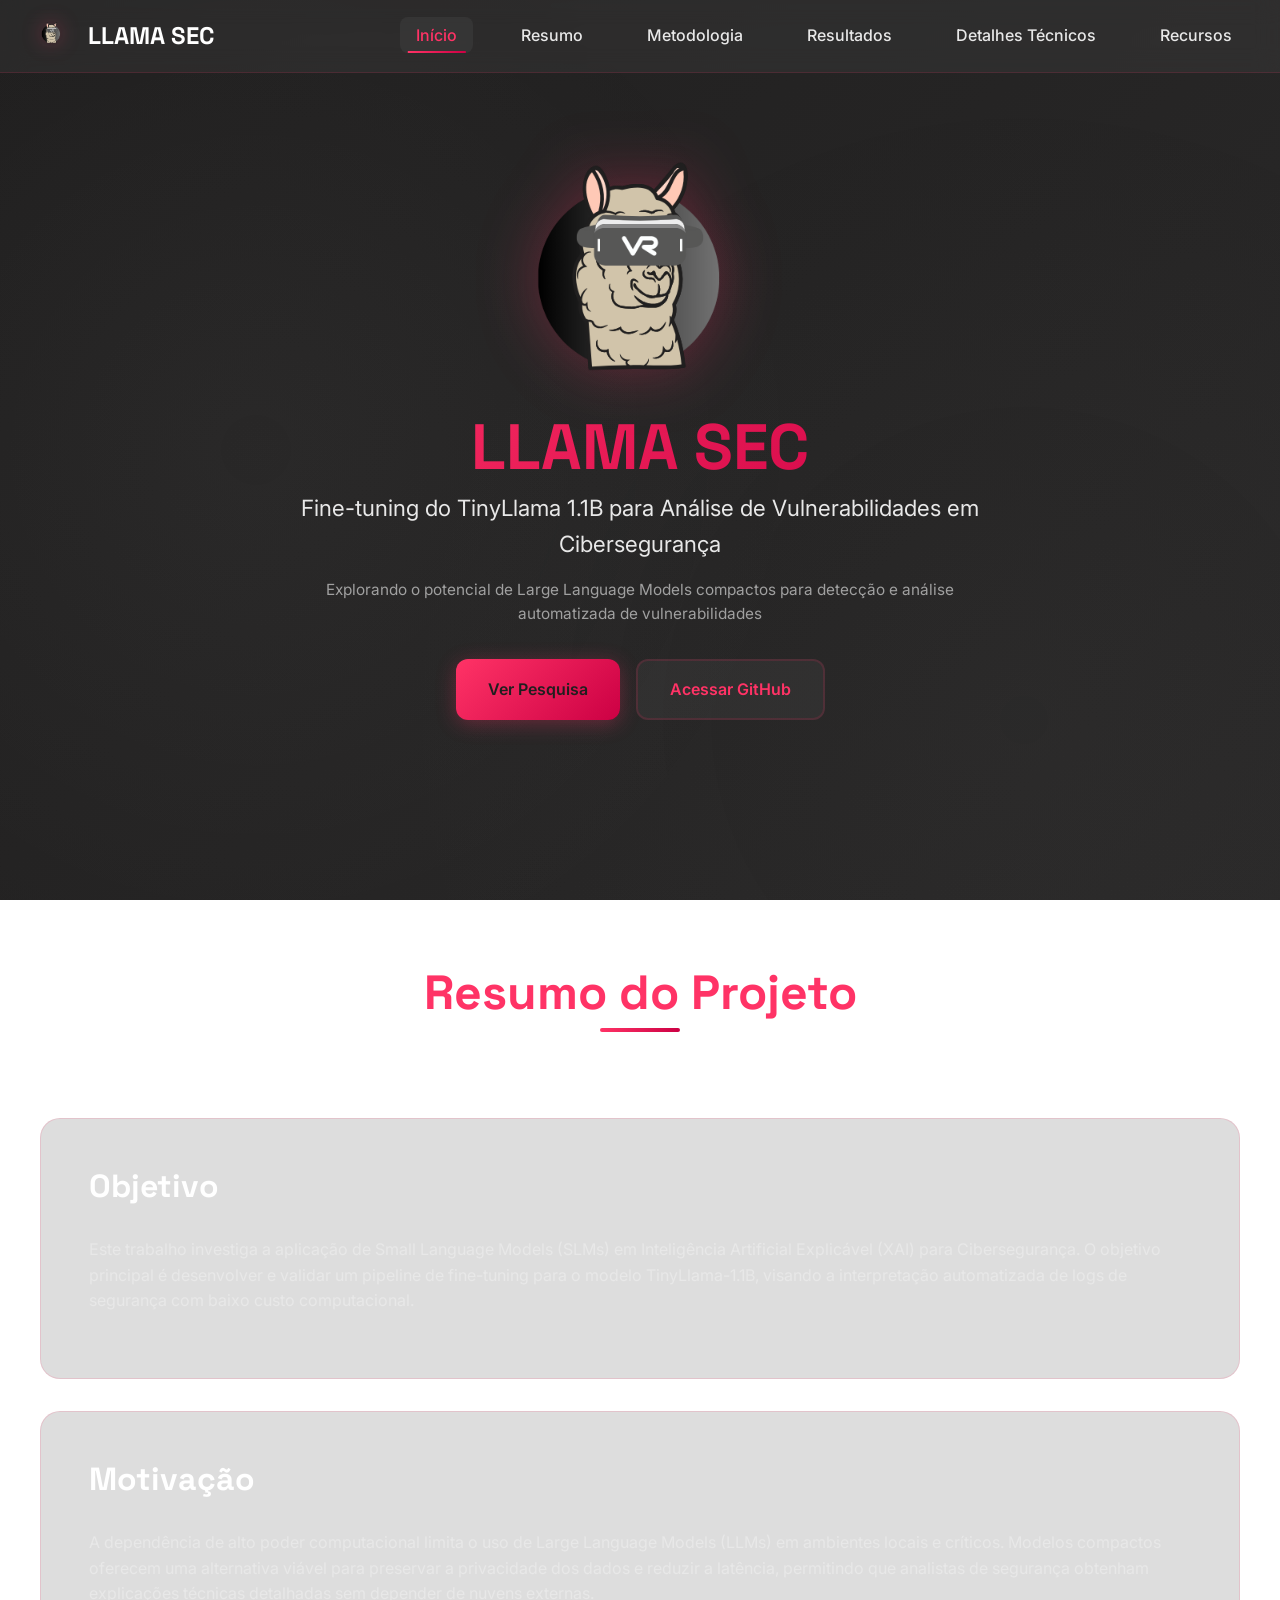
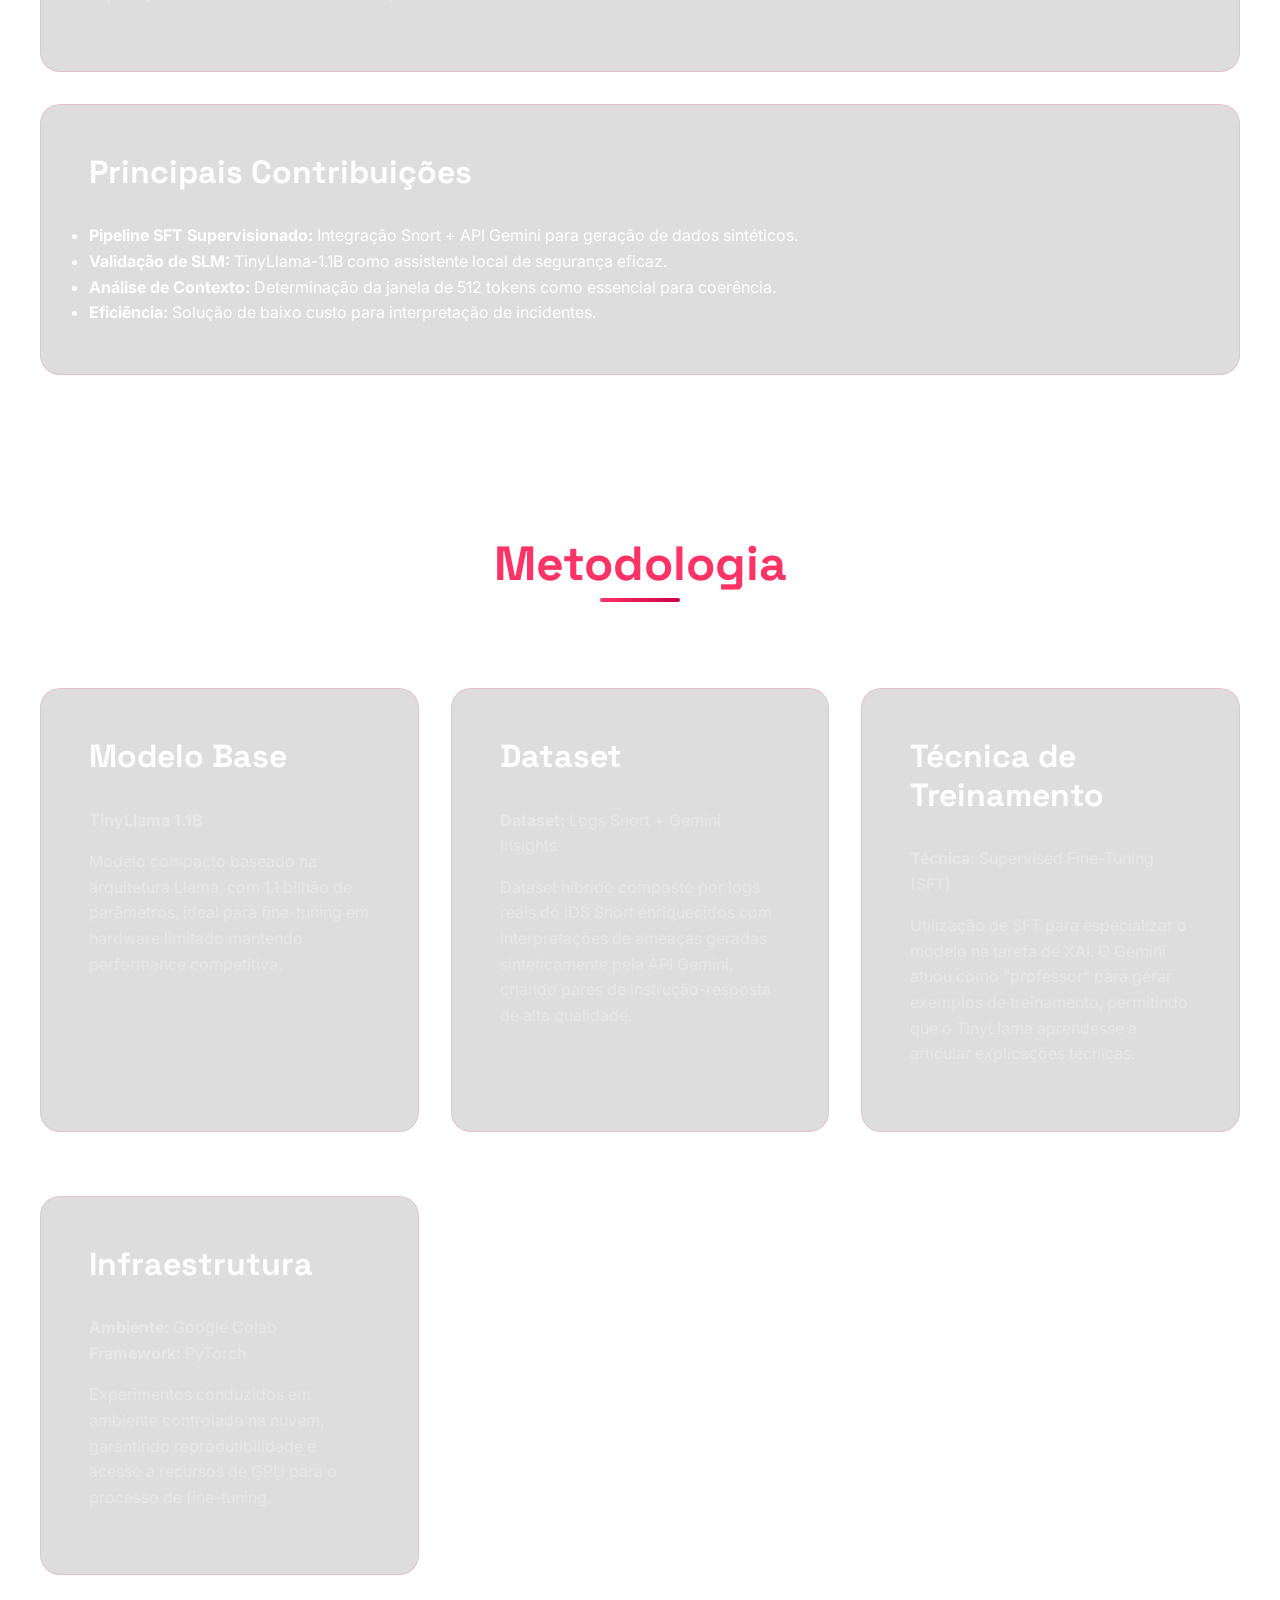
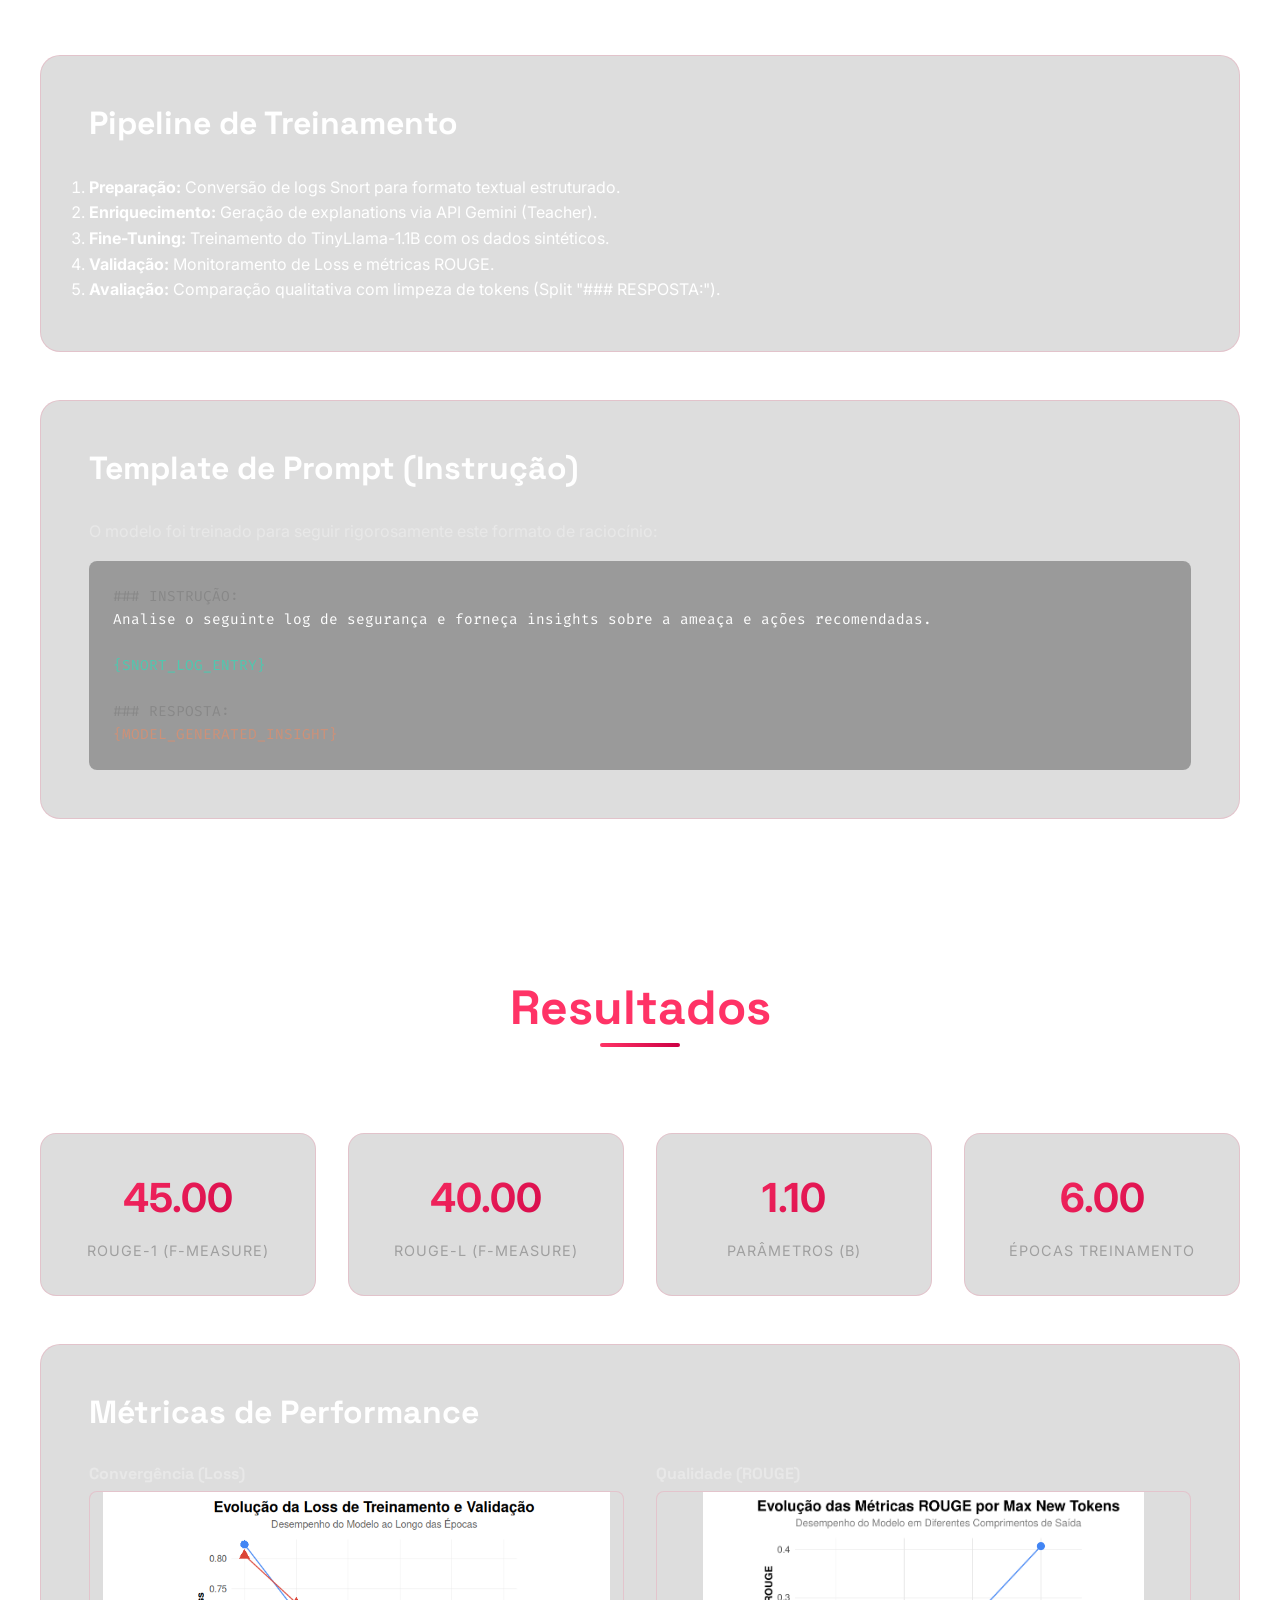
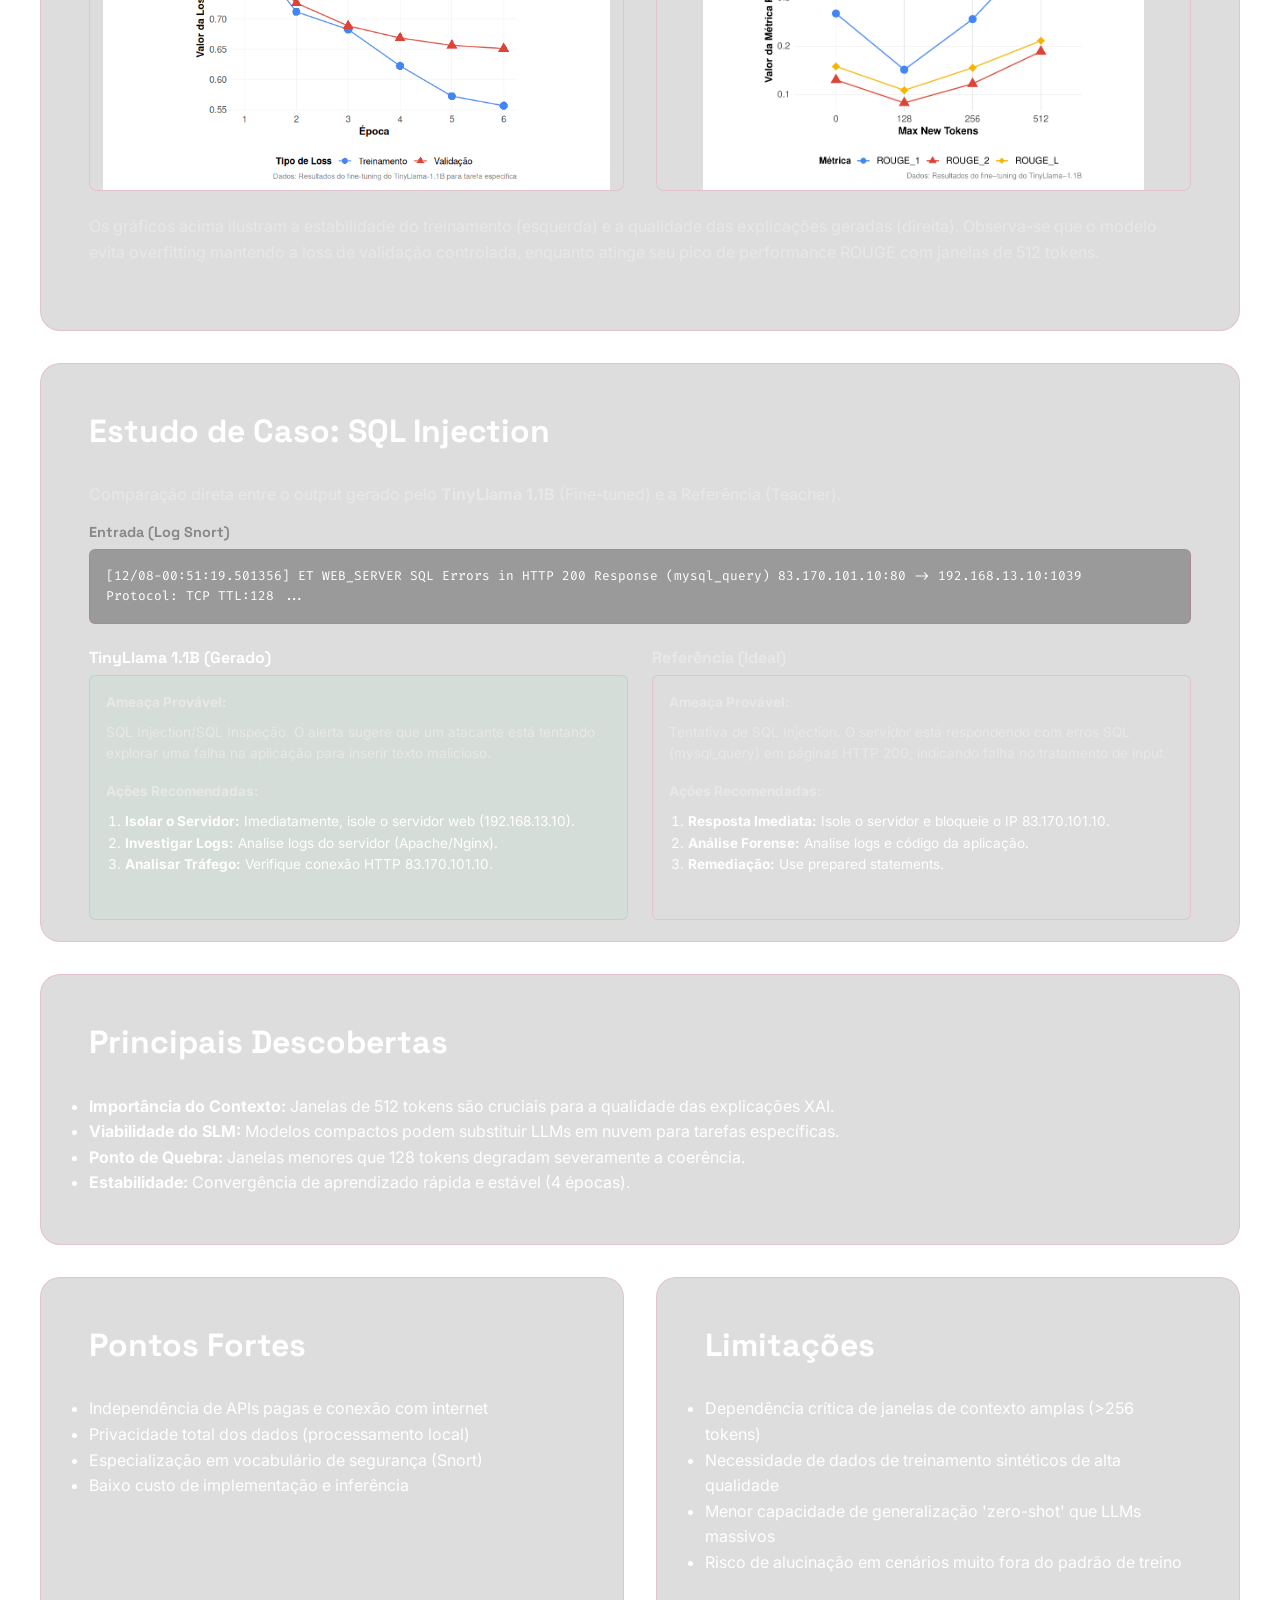
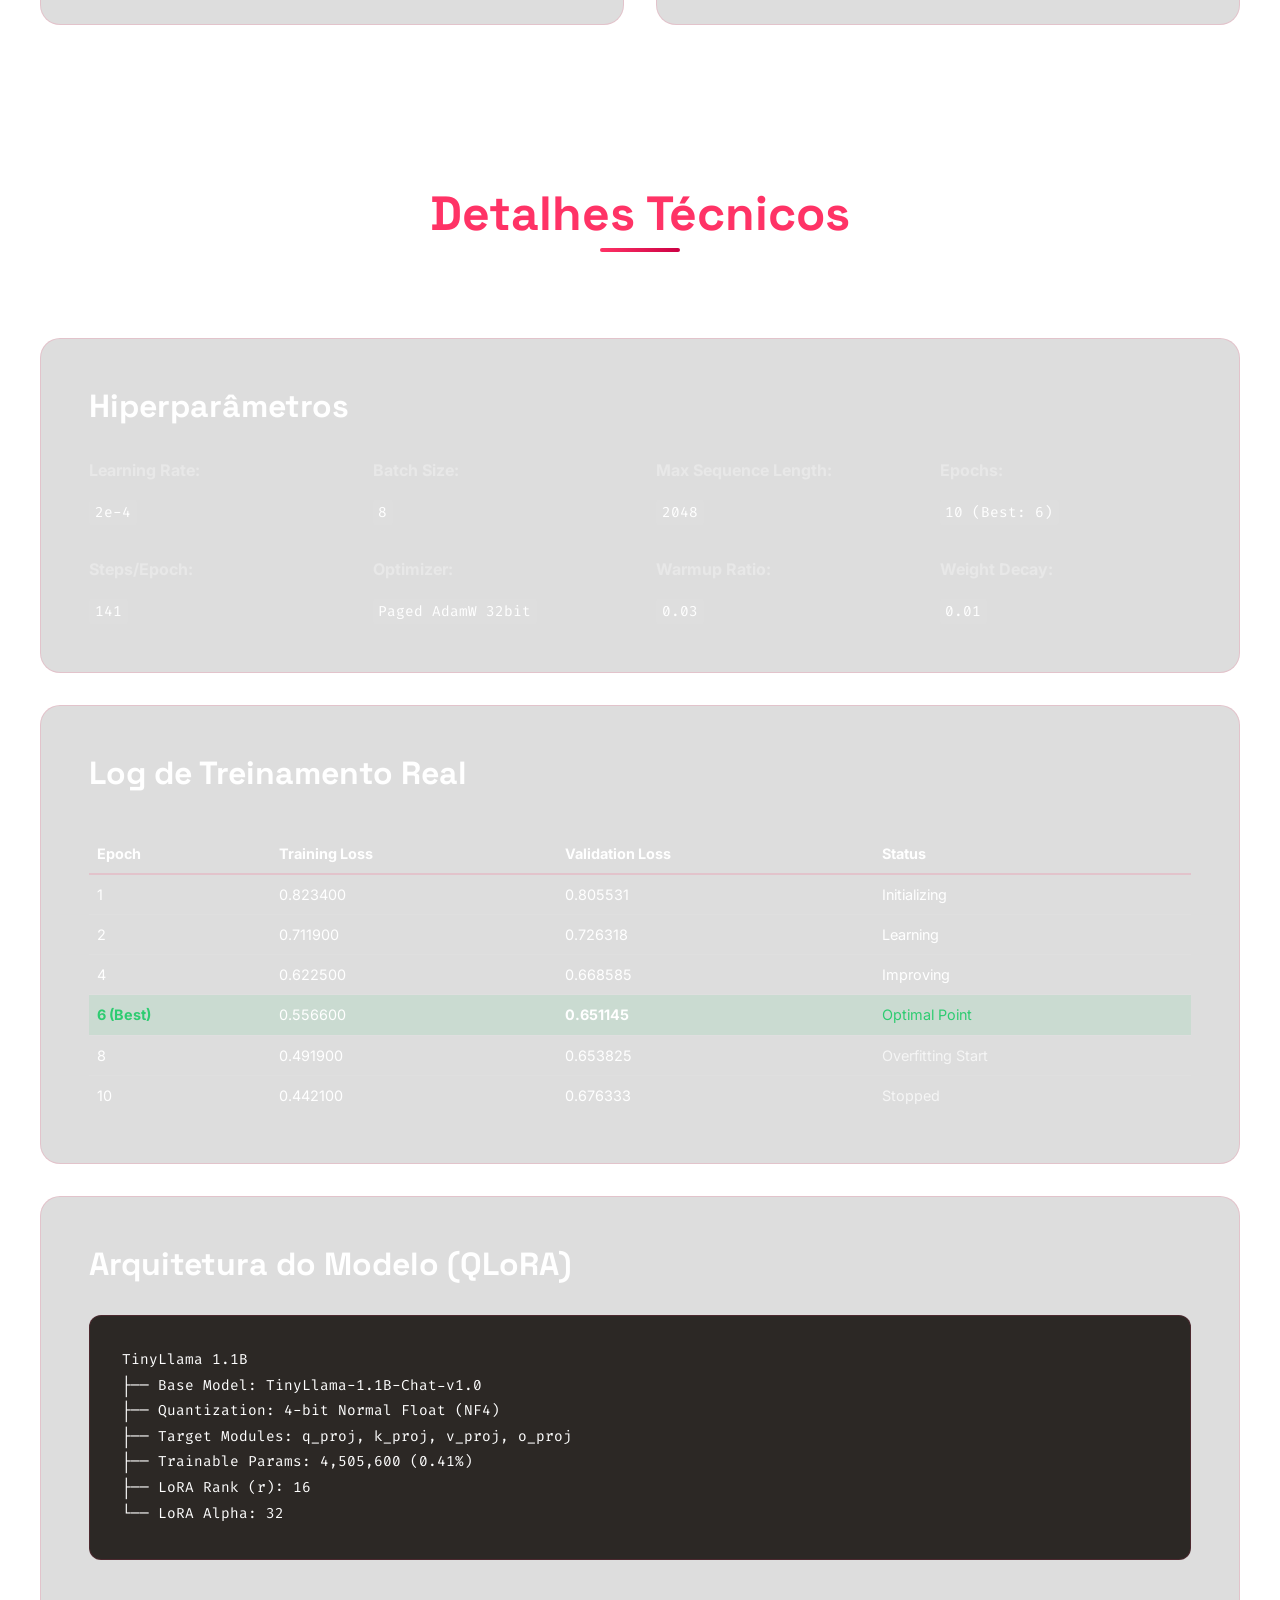
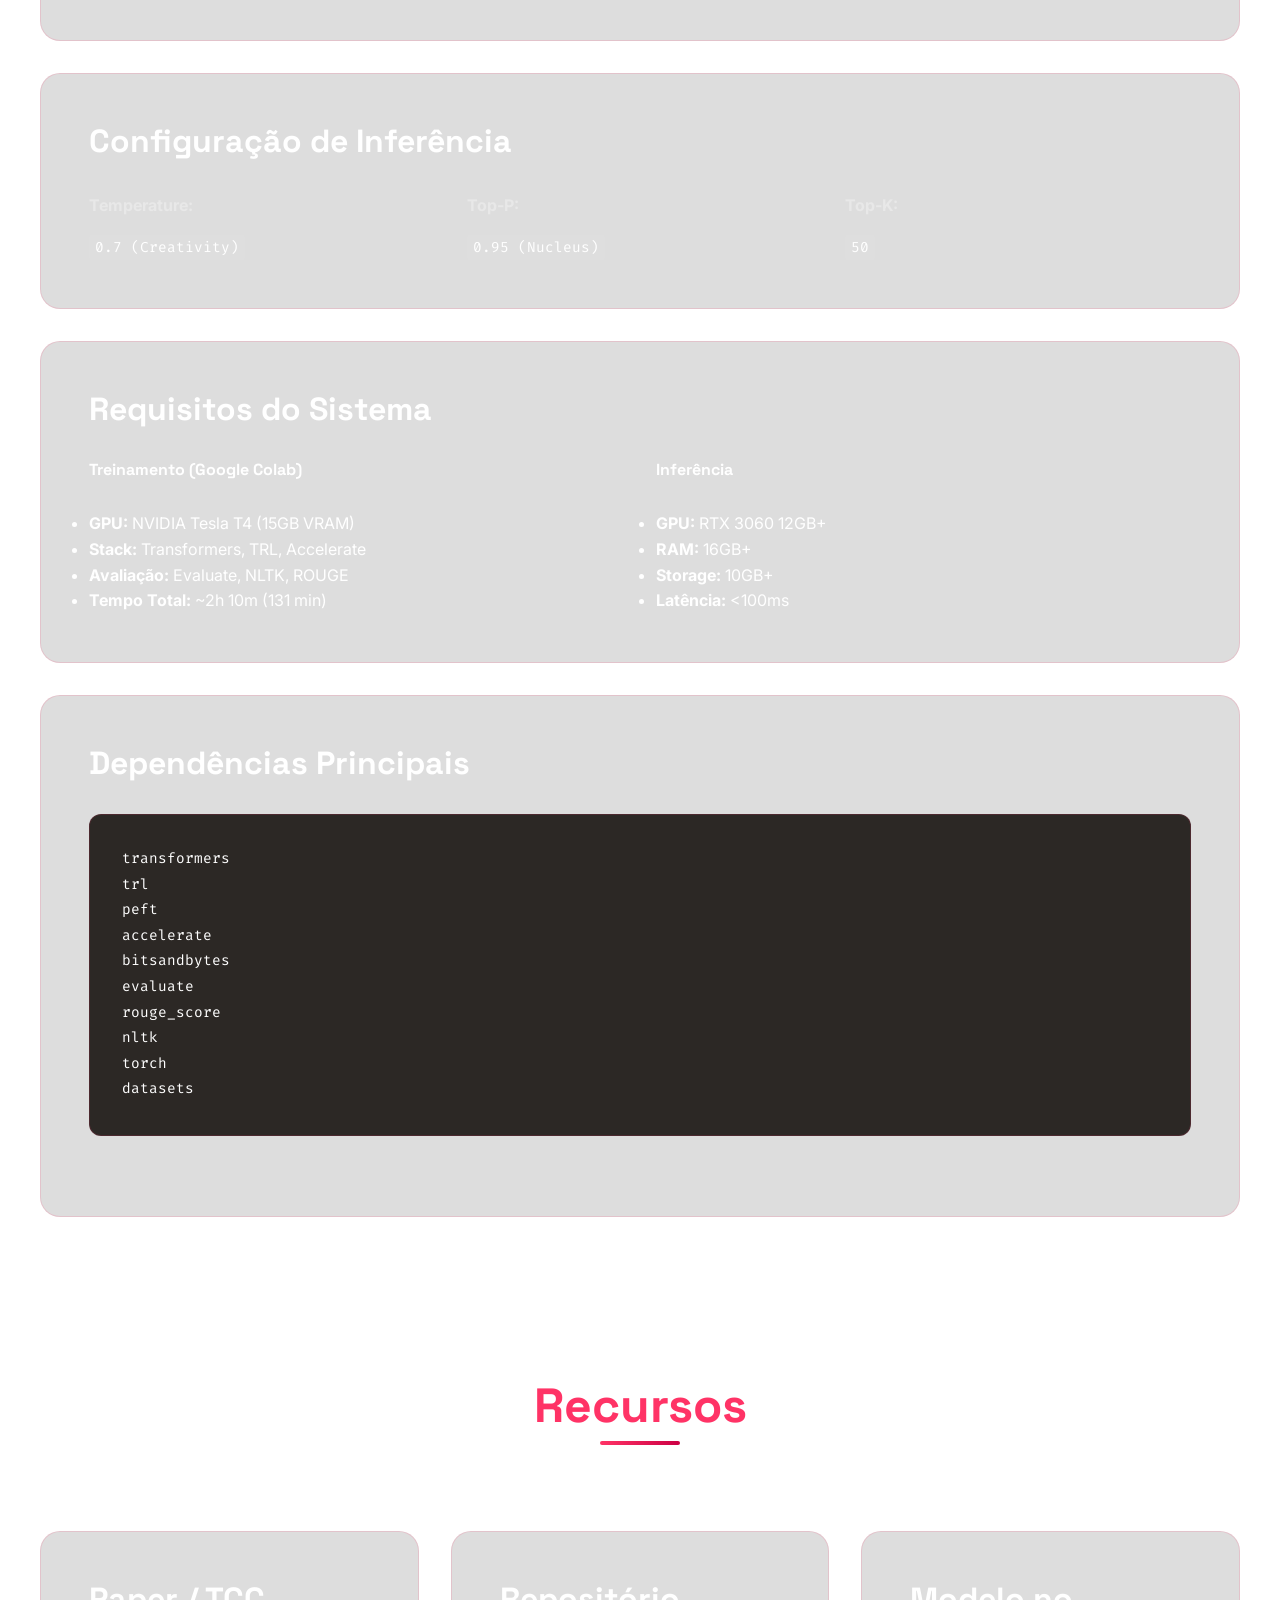
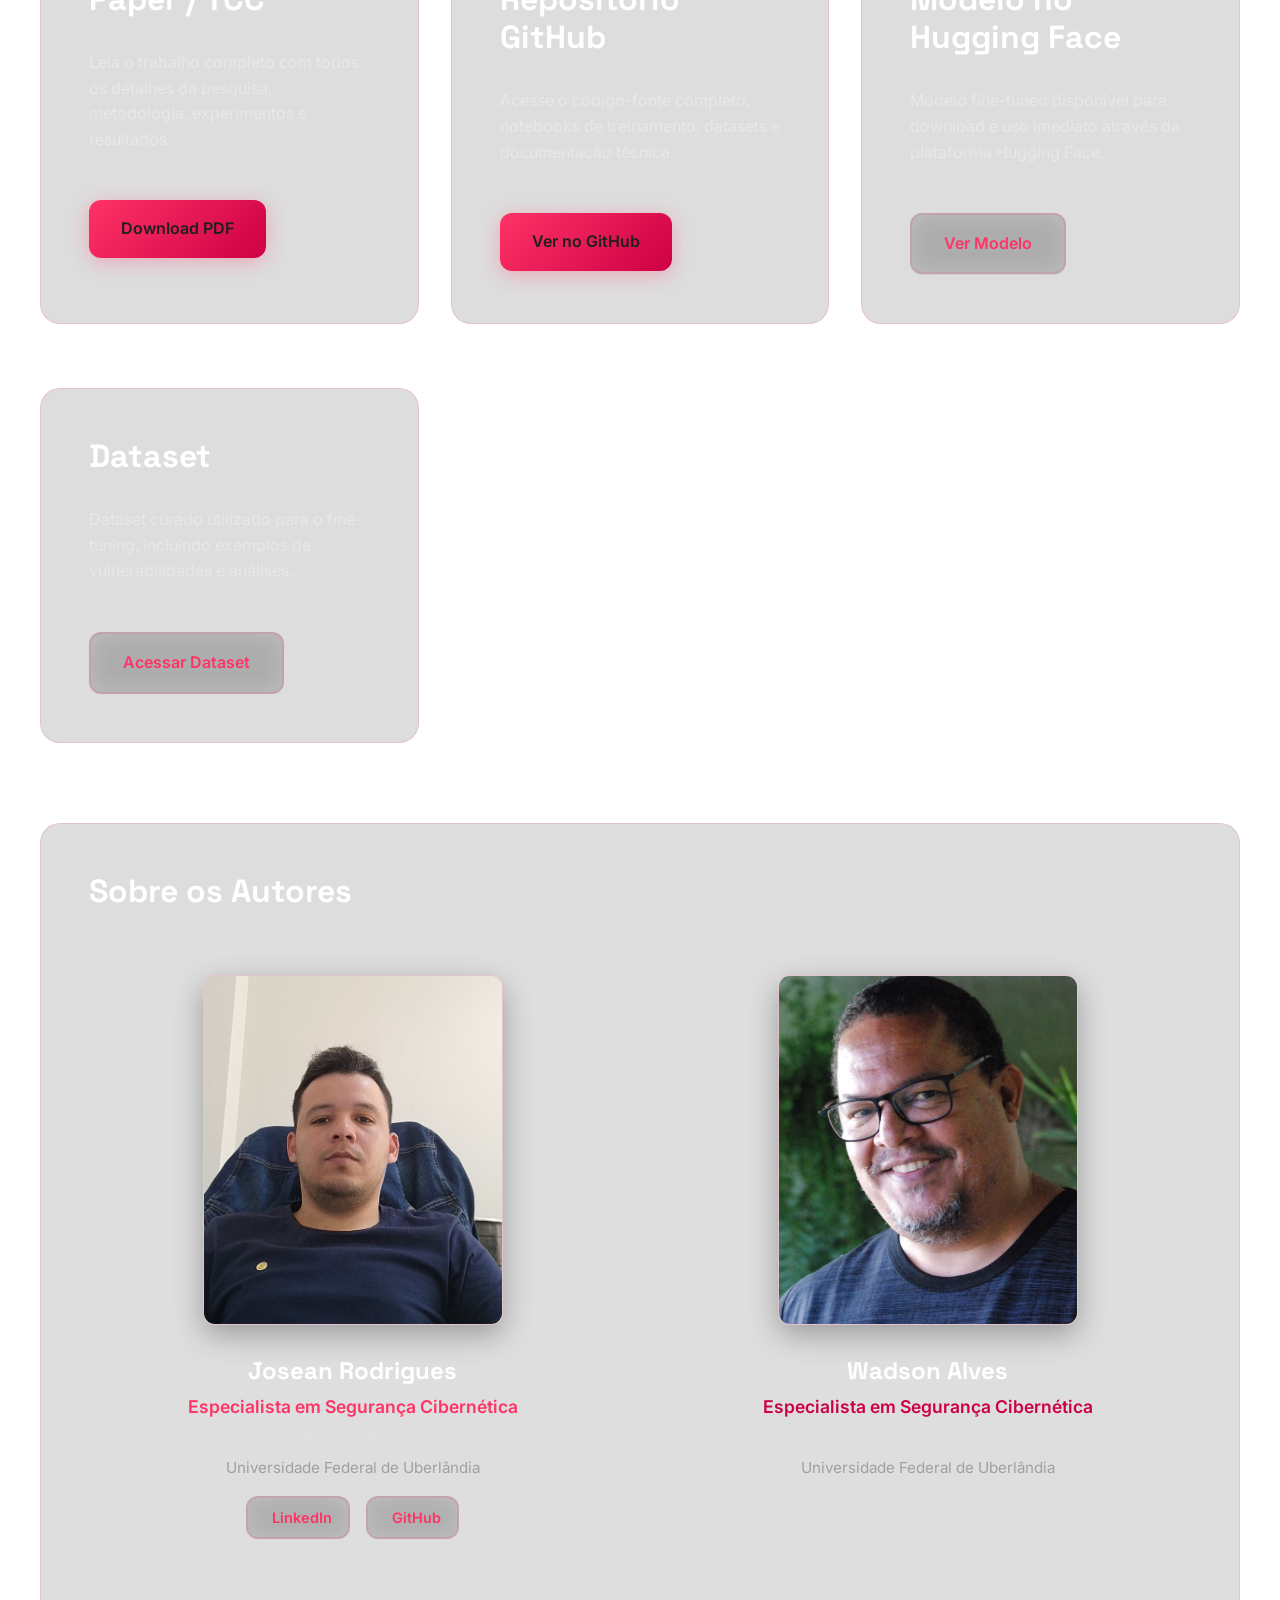
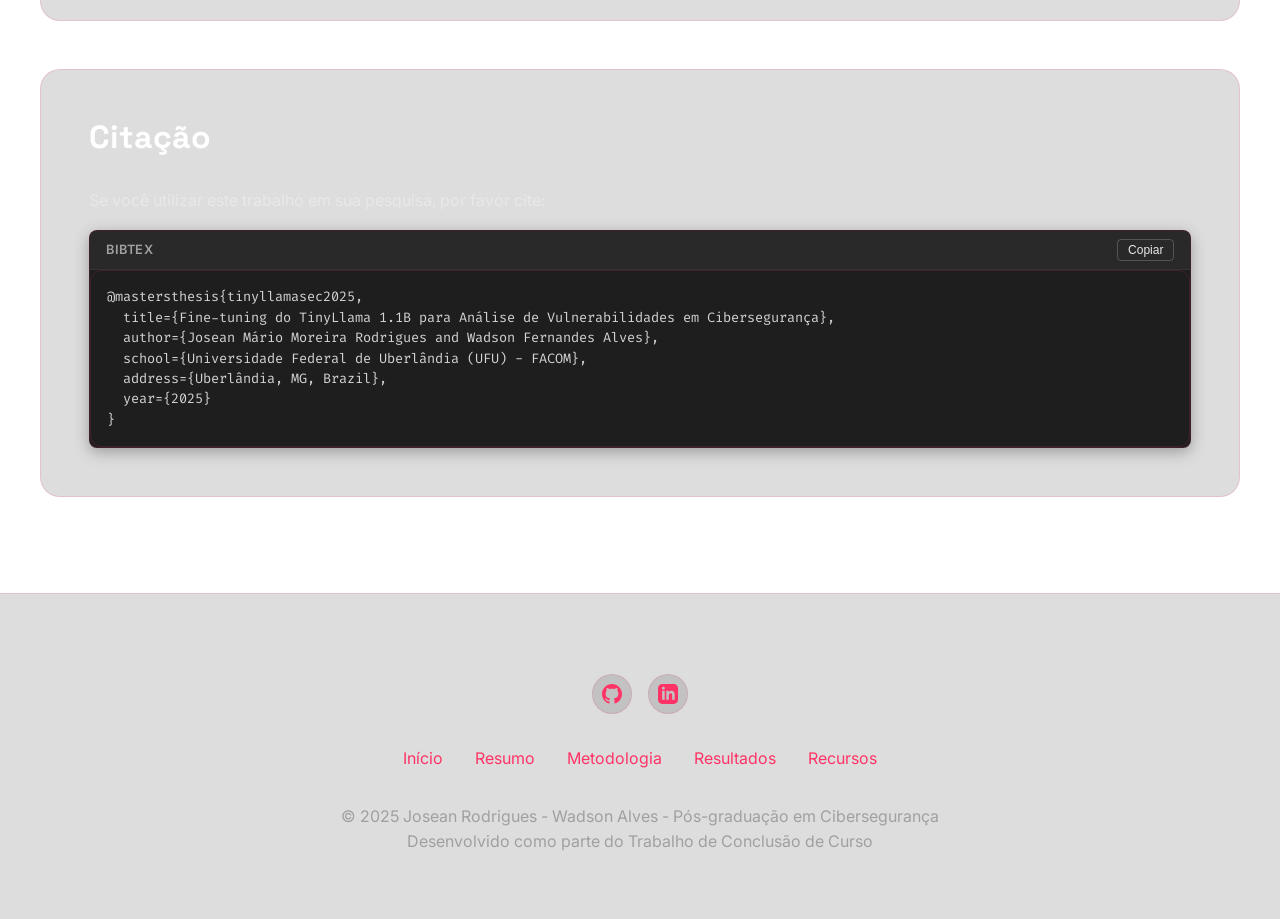
==== index.html @ a08f2a07 "feat(all): Adding all files - first time." ====
<!DOCTYPE html>
<html lang="pt-BR">
<head>
    <meta charset="UTF-8">
    <meta name="viewport" content="width=device-width, initial-scale=1.0">
    <meta name="description" content="LLAMA SEC - Fine-tuning do TinyLlama 1.1B para Análise de Vulnerabilidades em Cibersegurança">
    <meta name="keywords" content="TinyLlama, LLM, Cibersegurança, Machine Learning, Fine-tuning, Cybersecurity">
    <meta name="author" content="[SEU NOME]">
    
    <title>LLAMA SEC - TinyLlama Research Project</title>
    
    <!-- Fonts -->
    <link rel="preconnect" href="https://fonts.googleapis.com">
    <link rel="preconnect" href="https://fonts.gstatic.com" crossorigin>
    <link href="https://fonts.googleapis.com/css2?family=Inter:wght@300;400;500;600;700&family=Space+Grotesk:wght@400;500;600;700&family=Fira+Code:wght@400;500&display=swap" rel="stylesheet">
    
    <!-- Favicon -->
    <link rel="icon" type="image/svg+xml" href="assets/images/icon_.svg">
    
    <!-- Styles -->
    <link rel="stylesheet" href="css/styles.css">
</head>
<body>
    
    <!-- ========== Navigation ========== -->
    <nav>
        <div class="nav-container">
            <div class="nav-logo">
                <img src="assets/images/LLAMASEC_.png" alt="LLAMA SEC Logo">
                <span>LLAMA SEC</span>
            </div>
            
            <ul class="nav-links">
                <li><a href="#home" class="active">Início</a></li>
                <li><a href="#abstract">Resumo</a></li>
                <li><a href="#methodology">Metodologia</a></li>
                <li><a href="#results">Resultados</a></li>
                <li><a href="#technical">Detalhes Técnicos</a></li>
                <li><a href="#resources">Recursos</a></li>
            </ul>
            
            <div class="menu-toggle">
                <span></span>
                <span></span>
                <span></span>
            </div>
        </div>
    </nav>
    
    <!-- ========== Hero Section ========== -->
    <section id="home" class="hero">
        <div class="hero-content">
            <img src="assets/images/LLAMASEC_.png" alt="LLAMA SEC" class="hero-logo">
            <h1>LLAMA SEC</h1>
            <p class="subtitle">Fine-tuning do TinyLlama 1.1B para Análise de Vulnerabilidades em Cibersegurança</p>
            <p class="tagline">
                Explorando o potencial de Large Language Models compactos para detecção e análise automatizada de vulnerabilidades
            </p>
            <div class="cta-buttons">
                <a href="assets/docs/tcc_tinyllama_sec.pdf" class="btn btn-primary" target="_blank">Ver Pesquisa</a>
                <a href="https://github.com/seu-usuario/tinyllama-sec" class="btn btn-secondary">Acessar GitHub</a>
            </div>
        </div>
    </section>
    
    <!-- ========== Abstract Section ========== -->
    <section id="abstract" class="content-section">
        <div class="section-container">
            <div class="section-header fade-in">
                <h2>Resumo do Projeto</h2>
            </div>
            
            <div class="glass-card fade-in">
                <h3>Objetivo</h3>
                <p>
                    Este trabalho investiga a aplicação de Small Language Models (SLMs) em Inteligência Artificial Explicável (XAI) 
                    para Cibersegurança. O objetivo principal é desenvolver e validar um pipeline de fine-tuning para o 
                    modelo TinyLlama-1.1B, visando a interpretação automatizada de logs de segurança com baixo custo computacional.
                </p>
            </div>
            
            <div class="glass-card fade-in">
                <h3>Motivação</h3>
                <p>
                    A dependência de alto poder computacional limita o uso de Large Language Models (LLMs) em ambientes locais e críticos. 
                    Modelos compactos oferecem uma alternativa viável para preservar a privacidade dos dados e reduzir a latência, 
                    permitindo que analistas de segurança obtenham explicações técnicas detalhadas sem depender de nuvens externas.
                </p>
            </div>
            
            <div class="glass-card fade-in">
                <h3>Principais Contribuições</h3>
                <ul>
                    <li><strong>Pipeline SFT Supervisionado:</strong> Integração Snort + API Gemini para geração de dados sintéticos.</li>
                    <li><strong>Validação de SLM:</strong> TinyLlama-1.1B como assistente local de segurança eficaz.</li>
                    <li><strong>Análise de Contexto:</strong> Determinação da janela de 512 tokens como essencial para coerência.</li>
                    <li><strong>Eficiência:</strong> Solução de baixo custo para interpretação de incidentes.</li>
                </ul>
            </div>
        </div>
    </section>
    
    <!-- ========== Methodology Section ========== -->
    <section id="methodology" class="content-section">
        <div class="section-container">
            <div class="section-header fade-in">
                <h2>Metodologia</h2>
            </div>
            
            <div class="grid grid-2">
                <div class="glass-card fade-in">
                    <h3>Modelo Base</h3>
                    <p>
                        <!-- 📝 TODO: Descreva o modelo TinyLlama utilizado -->
                        <strong>TinyLlama 1.1B</strong>
                    </p>
                    <p>
                        Modelo compacto baseado na arquitetura Llama, com 1.1 bilhão de parâmetros, 
                        ideal para fine-tuning em hardware limitado mantendo performance competitiva.
                    </p>
                </div>
                
                <div class="glass-card fade-in">
                    <h3>Dataset</h3>
                    <p>
                        <strong>Dataset: </strong>Logs Snort + Gemini Insights
                    </p>
                    <p>
                        Dataset híbrido composto por logs reais do IDS Snort enriquecidos com interpretações de ameaças 
                        geradas sinteticamente pela API Gemini, criando pares de instrução-resposta de alta qualidade.
                    </p>
                </div>
                
                <div class="glass-card fade-in">
                    <h3>Técnica de Treinamento</h3>
                    <p>
                        <strong>Técnica: </strong>Supervised Fine-Tuning (SFT)
                    </p>
                    <p>
                        Utilização de SFT para especializar o modelo na tarefa de XAI. O Gemini atuou como "professor" 
                        para gerar exemplos de treinamento, permitindo que o TinyLlama aprendesse a articular explicações técnicas.
                    </p>
                </div>
                
                <div class="glass-card fade-in">
                    <h3>Infraestrutura</h3>
                    <p>
                        <strong>Ambiente: </strong>Google Colab<br>
                        <strong>Framework: </strong>PyTorch
                    </p>
                    <p>
                        Experimentos conduzidos em ambiente controlado na nuvem, garantindo reprodutibilidade 
                        e acesso a recursos de GPU para o processo de fine-tuning.
                    </p>
                </div>
            </div>
            
            <div class="glass-card fade-in mt-lg">
                <h3>Pipeline de Treinamento</h3>
                <p>
                    <!-- 📝 TODO: Descreva o processo de treinamento passo a passo -->
                </p>
                <ol>
                    <li><strong>Preparação:</strong> Conversão de logs Snort para formato textual estruturado.</li>
                    <li><strong>Enriquecimento:</strong> Geração de explanations via API Gemini (Teacher).</li>
                    <li><strong>Fine-Tuning:</strong> Treinamento do TinyLlama-1.1B com os dados sintéticos.</li>
                    <li><strong>Validação:</strong> Monitoramento de Loss e métricas ROUGE.</li>
                    <li><strong>Avaliação:</strong> Comparação qualitativa com limpeza de tokens (Split "### RESPOSTA:").</li>
                </ol>
                </ol>
            </div>

            <div class="glass-card fade-in mt-lg">
                <h3>Template de Prompt (Instrução)</h3>
                <p>
                    O modelo foi treinado para seguir rigorosamente este formato de raciocínio:
                </p>
                <div style="background: rgba(0,0,0,0.3); padding: 1.5rem; border-radius: 8px; border-left: 4px solid var(--color-primary); font-family: 'Fira Code', monospace; font-size: 0.9rem; margin-top: 1rem;">
                    <span style="color: #888;">### INSTRUÇÃO:</span><br>
                    Analise o seguinte log de segurança e forneça insights sobre a ameaça e ações recomendadas.<br>
                    <br>
                    <span style="color: #4ec9b0;">{SNORT_LOG_ENTRY}</span><br>
                    <br>
                    <span style="color: #888;">### RESPOSTA:</span><br>
                    <span style="color: #ce9178;">{MODEL_GENERATED_INSIGHT}</span>
                </div>
            </div>
        </div>
    </section>
    
    <!-- ========== Results Section ========== -->
    <section id="results" class="content-section">
        <div class="section-container">
            <div class="section-header fade-in">
                <h2>Resultados</h2>
            </div>
            
            <!-- Key Metrics -->
            <div class="stats-grid fade-in">
                <div class="stat-card">
                    <span class="stat-value" data-value="45">0.45</span>
                    <span class="stat-label">ROUGE-1 (F-measure)</span>
                </div>
                <div class="stat-card">
                    <span class="stat-value" data-value="40">0.40</span>
                    <span class="stat-label">ROUGE-L (F-measure)</span>
                </div>

                <div class="stat-card">
                    <span class="stat-value" data-value="1.1">0</span>
                    <span class="stat-label">Parâmetros (B)</span>
                </div>
                <div class="stat-card">
                    <span class="stat-value" data-value="6">0</span>
                    <span class="stat-label">Épocas Treinamento</span>
                </div>
            </div>
            
            <!-- 📝 TODO: Adicione seus gráficos aqui -->
            <div class="glass-card fade-in">
                <h3>Métricas de Performance</h3>
                <div class="grid grid-2" style="gap: 2rem; margin-top: 1rem; margin-bottom: 1rem;">
                    <div>
                        <h4 style="margin-bottom: 0.5rem; font-size: 1rem; color: var(--color-text-secondary);">Convergência (Loss)</h4>
                        <img src="assets/images/grafico_loss.png" alt="Gráfico de Loss: Treinamento vs Validação" class="zoomable" style="width: 100%; height: 300px; object-fit: contain; border-radius: 8px; border: 1px solid var(--glass-border); background: rgba(255,255,255,0.02);">
                    </div>
                    <div>
                        <h4 style="margin-bottom: 0.5rem; font-size: 1rem; color: var(--color-text-secondary);">Qualidade (ROUGE)</h4>
                        <img src="assets/images/grafico_rouge.png" alt="Gráfico de Métricas ROUGE" class="zoomable" style="width: 100%; height: 300px; object-fit: contain; border-radius: 8px; border: 1px solid var(--glass-border); background: rgba(255,255,255,0.02);">
                    </div>
                </div>
                <p>
                    Os gráficos acima ilustram a estabilidade do treinamento (esquerda) e a qualidade das explicações geradas (direita). 
                    Observa-se que o modelo evita overfitting mantendo a loss de validação controlada, enquanto atinge seu pico de 
                    performance ROUGE com janelas de 512 tokens.
                </p>
            </div>

            <!-- New Case Study Section -->
            <div class="glass-card fade-in">
                <h3>Estudo de Caso: SQL Injection</h3>
                <p style="margin-bottom: 1rem;">Comparação direta entre o output gerado pelo <strong>TinyLlama 1.1B</strong> (Fine-tuned) e a Referência (Teacher).</p>
                
                <div style="margin-bottom: 1.5rem;">
                    <h4 style="font-size: 0.9rem; color: #888; margin-bottom: 0.5rem;">Entrada (Log Snort)</h4>
                    <div style="background: rgba(0,0,0,0.3); padding: 1rem; border-radius: 6px; font-family: 'Fira Code', monospace; font-size: 0.8rem; border: 1px solid var(--glass-border);">
                        [12/08-00:51:19.501356] ET WEB_SERVER SQL Errors in HTTP 200 Response (mysql_query) 83.170.101.10:80 -> 192.168.13.10:1039<br>
                        Protocol: TCP TTL:128 ...
                    </div>
                </div>

                <div class="grid grid-2" style="gap: 1.5rem;">
                    <div>
                        <h4 style="color: var(--color-primary); margin-bottom: 0.5rem;">TinyLlama 1.1B (Gerado)</h4>
                        <div style="background: rgba(46, 204, 113, 0.05); padding: 1rem; border-radius: 6px; font-size: 0.85rem; border: 1px solid rgba(46, 204, 113, 0.2); height: 100%;">
                            <p style="margin-bottom: 0.5rem;"><strong>Ameaça Provável:</strong></p>
                            <p>SQL Injection/SQL Inspeção. O alerta sugere que um atacante está tentando explorar uma falha na aplicação para inserir texto malicioso.</p>
                            <p style="margin-top: 1rem; margin-bottom: 0.5rem;"><strong>Ações Recomendadas:</strong></p>
                            <ol style="padding-left: 1.2rem;">
                                <li><strong>Isolar o Servidor:</strong> Imediatamente, isole o servidor web (192.168.13.10).</li>
                                <li><strong>Investigar Logs:</strong> Analise logs do servidor (Apache/Nginx).</li>
                                <li><strong>Analisar Tráfego:</strong> Verifique conexão HTTP 83.170.101.10.</li>
                            </ol>
                        </div>
                    </div>
                    <div>
                        <h4 style="color: var(--color-text-secondary); margin-bottom: 0.5rem;">Referência (Ideal)</h4>
                        <div style="background: rgba(255, 255, 255, 0.02); padding: 1rem; border-radius: 6px; font-size: 0.85rem; border: 1px solid var(--glass-border); height: 100%;">
                            <p style="margin-bottom: 0.5rem;"><strong>Ameaça Provável:</strong></p>
                            <p>Tentativa de SQL Injection. O servidor está respondendo com erros SQL (mysql_query) em páginas HTTP 200, indicando falha no tratamento de input.</p>
                            <p style="margin-top: 1rem; margin-bottom: 0.5rem;"><strong>Ações Recomendadas:</strong></p>
                            <ol style="padding-left: 1.2rem;">
                                <li><strong>Resposta Imediata:</strong> Isole o servidor e bloqueie o IP 83.170.101.10.</li>
                                <li><strong>Análise Forense:</strong> Analise logs e código da aplicação.</li>
                                <li><strong>Remediação:</strong> Use prepared statements.</li>
                            </ol>
                        </div>
                    </div>
                </div>
            </div>
            
            <div class="glass-card fade-in">
                <h3>Principais Descobertas</h3>
                <ul>
                    <!-- 📝 TODO: Liste os principais resultados e descobertas -->
                    <li><strong>Importância do Contexto:</strong> Janelas de 512 tokens são cruciais para a qualidade das explicações XAI.</li>
                    <li><strong>Viabilidade do SLM:</strong> Modelos compactos podem substituir LLMs em nuvem para tarefas específicas.</li>
                    <li><strong>Ponto de Quebra:</strong> Janelas menores que 128 tokens degradam severamente a coerência.</li>
                    <li><strong>Estabilidade:</strong> Convergência de aprendizado rápida e estável (4 épocas).</li>
                </ul>
            </div>
            
            <div class="grid grid-2">
                <div class="glass-card fade-in">
                    <h3>Pontos Fortes</h3>
                    <ul>
                        <!-- 📝 TODO: Liste os pontos fortes identificados -->
                        <li>Independência de APIs pagas e conexão com internet</li>
                        <li>Privacidade total dos dados (processamento local)</li>
                        <li>Especialização em vocabulário de segurança (Snort)</li>
                        <li>Baixo custo de implementação e inferência</li>
                    </ul>
                </div>
                
                <div class="glass-card fade-in">
                    <h3>Limitações</h3>
                    <ul>
                        <!-- 📝 TODO: Liste as limitações identificadas -->
                        <li>Dependência crítica de janelas de contexto amplas (>256 tokens)</li>
                        <li>Necessidade de dados de treinamento sintéticos de alta qualidade</li>
                        <li>Menor capacidade de generalização 'zero-shot' que LLMs massivos</li>
                        <li>Risco de alucinação em cenários muito fora do padrão de treino</li>
                    </ul>
                </div>
            </div>
        </div>
    </section>
    
    <!-- ========== Technical Details Section ========== -->
    <section id="technical" class="content-section">
        <div class="section-container">
            <div class="section-header fade-in">
                <h2>Detalhes Técnicos</h2>
            </div>
            
            <div class="glass-card fade-in">
                <h3>Hiperparâmetros</h3>
                <div class="grid grid-3">
                    <div>
                        <p><strong>Learning Rate:</strong></p>
                        <code><!-- 📝 TODO --> 2e-4</code>
                    </div>
                    <div>
                        <p><strong>Batch Size:</strong></p>
                        <code><!-- 📝 TODO --> 8</code>
                    </div>
                    <div>
                        <p><strong>Max Sequence Length:</strong></p>
                        <code><!-- 📝 TODO --> 2048</code>
                    </div>
                    <div>
                        <p><strong>Epochs:</strong></p>
                        <code>10 (Best: 6)</code>
                    </div>
                    <div>
                        <p><strong>Steps/Epoch:</strong></p>
                        <code>141</code>
                    </div>
                    <div>
                        <p><strong>Optimizer:</strong></p>
                        <code>Paged AdamW 32bit</code>
                    </div>
                    <div>
                        <p><strong>Warmup Ratio:</strong></p>
                        <code>0.03</code>
                    </div>
                    <div>
                        <p><strong>Weight Decay:</strong></p>
                        <code><!-- 📝 TODO --> 0.01</code>
                    </div>
                </div>
            </div>

            <!-- New Training Log Section -->
            <div class="glass-card fade-in">
                <h3>Log de Treinamento Real</h3>
                <div style="overflow-x: auto;">
                    <table style="width: 100%; border-collapse: collapse; margin-top: 10px; font-size: 0.9rem;">
                        <thead>
                            <tr style="border-bottom: 2px solid var(--glass-border); text-align: left;">
                                <th style="padding: 8px;">Epoch</th>
                                <th style="padding: 8px;">Training Loss</th>
                                <th style="padding: 8px;">Validation Loss</th>
                                <th style="padding: 8px;">Status</th>
                            </tr>
                        </thead>
                        <tbody>
                            <tr style="border-bottom: 1px solid rgba(255,255,255,0.05);">
                                <td style="padding: 8px;">1</td>
                                <td style="padding: 8px;">0.823400</td>
                                <td style="padding: 8px;">0.805531</td>
                                <td style="padding: 8px;">Initializing</td>
                            </tr>
                            <tr style="border-bottom: 1px solid rgba(255,255,255,0.05);">
                                <td style="padding: 8px;">2</td>
                                <td style="padding: 8px;">0.711900</td>
                                <td style="padding: 8px;">0.726318</td>
                                <td style="padding: 8px;">Learning</td>
                            </tr>
                            <tr style="border-bottom: 1px solid rgba(255,255,255,0.05);">
                                <td style="padding: 8px;">4</td>
                                <td style="padding: 8px;">0.622500</td>
                                <td style="padding: 8px;">0.668585</td>
                                <td style="padding: 8px;">Improving</td>
                            </tr>
                            <tr style="background: rgba(46, 204, 113, 0.1); border-bottom: 1px solid rgba(255,255,255,0.05);">
                                <td style="padding: 8px; font-weight: bold; color: #2ecc71;">6 (Best)</td>
                                <td style="padding: 8px;">0.556600</td>
                                <td style="padding: 8px; font-weight: bold;">0.651145</td>
                                <td style="padding: 8px; color: #2ecc71;">Optimal Point</td>
                            </tr>
                            <tr style="border-bottom: 1px solid rgba(255,255,255,0.05);">
                                <td style="padding: 8px;">8</td>
                                <td style="padding: 8px;">0.491900</td>
                                <td style="padding: 8px;">0.653825</td>
                                <td style="padding: 8px; opacity: 0.7;">Overfitting Start</td>
                            </tr>
                            <tr>
                                <td style="padding: 8px;">10</td>
                                <td style="padding: 8px;">0.442100</td>
                                <td style="padding: 8px;">0.676333</td>
                                <td style="padding: 8px; opacity: 0.7;">Stopped</td>
                            </tr>
                        </tbody>
                    </table>
                </div>
            </div>
            
            <div class="glass-card fade-in">
                <h3>Arquitetura do Modelo (QLoRA)</h3>
                <pre><code>TinyLlama 1.1B
├── Base Model: TinyLlama-1.1B-Chat-v1.0
├── Quantization: 4-bit Normal Float (NF4)
├── Target Modules: q_proj, k_proj, v_proj, o_proj
├── Trainable Params: 4,505,600 (0.41%)
├── LoRA Rank (r): 16
└── LoRA Alpha: 32</code></pre>
            </div>
            
            <div class="glass-card fade-in">
                <h3>Configuração de Inferência</h3>
                <div class="grid grid-3">
                    <div>
                        <p><strong>Temperature:</strong></p>
                        <code>0.7 (Creativity)</code>
                    </div>
                    <div>
                        <p><strong>Top-P:</strong></p>
                        <code>0.95 (Nucleus)</code>
                    </div>
                    <div>
                        <p><strong>Top-K:</strong></p>
                        <code>50</code>
                    </div>
                </div>
            </div>
            
            <div class="glass-card fade-in">
                <h3>Requisitos do Sistema</h3>
                <div class="grid grid-2">
                    <div>
                        <h4>Treinamento (Google Colab)</h4>
                        <ul>
                            <li><strong>GPU:</strong> NVIDIA Tesla T4 (15GB VRAM)</li>
                            <li><strong>Stack:</strong> Transformers, TRL, Accelerate</li>
                            <li><strong>Avaliação:</strong> Evaluate, NLTK, ROUGE</li>
                            <li><strong>Tempo Total:</strong> ~2h 10m (131 min)</li>
                        </ul>
                    </div>
                    <div>
                        <h4>Inferência</h4>
                        <ul>
                            <li><strong>GPU:</strong> <!-- 📝 TODO --> RTX 3060 12GB+</li>
                            <li><strong>RAM:</strong> <!-- 📝 TODO --> 16GB+</li>
                            <li><strong>Storage:</strong> <!-- 📝 TODO --> 10GB+</li>
                            <li><strong>Latência:</strong> <!-- 📝 TODO --> <100ms</li>
                        </ul>
                    </div>
                </div>
            </div>
            
            <div class="glass-card fade-in">
                <h3>Dependências Principais</h3>
                <pre><code>transformers
trl
peft
accelerate
bitsandbytes
evaluate
rouge_score
nltk
torch
datasets</code></pre>
            </div>
        </div>
    </section>
    
    <!-- ========== Resources Section ========== -->
    <section id="resources" class="content-section">
        <div class="section-container">
            <div class="section-header fade-in">
                <h2>Recursos</h2>
            </div>
            
            <div class="grid grid-2">
                <div class="glass-card fade-in">
                    <h3>Paper / TCC</h3>
                    <p>
                        Leia o trabalho completo com todos os detalhes da pesquisa, metodologia, 
                        experimentos e resultados.
                    </p>
                    <a href="assets/docs/tcc_tinyllama_sec.pdf" class="btn btn-primary mt-md" target="_blank">
                        <!-- 📝 TODO: Adicione o link para o PDF do seu TCC -->
                        Download PDF
                    </a>
                </div>
                
                <div class="glass-card fade-in">
                    <h3>Repositório GitHub</h3>
                    <p>
                        Acesse o código-fonte completo, notebooks de treinamento, datasets e 
                        documentação técnica.
                    </p>
                    <a href="#" class="btn btn-primary mt-md">
                        <!-- 📝 TODO: Adicione o link do seu repositório GitHub -->
                        Ver no GitHub
                    </a>
                </div>
                
                <div class="glass-card fade-in">
                    <h3>Modelo no Hugging Face</h3>
                    <p>
                        Modelo fine-tuned disponível para download e uso imediato através da 
                        plataforma Hugging Face.
                    </p>
                    <a href="#" class="btn btn-secondary mt-md">
                        <!-- 📝 TODO: Se você publicou o modelo no HuggingFace -->
                        Ver Modelo
                    </a>
                </div>
                
                <div class="glass-card fade-in">
                    <h3>Dataset</h3>
                    <p>
                        Dataset curado utilizado para o fine-tuning, incluindo exemplos de 
                        vulnerabilidades e análises.
                    </p>
                    <a href="#" class="btn btn-secondary mt-md">
                        <!-- 📝 TODO: Se você disponibilizou o dataset -->
                        Acessar Dataset
                    </a>
                </div>
            </div>

            <div class="glass-card fade-in mt-lg">
                <h3>Sobre os Autores</h3>
                <div class="grid grid-2" style="margin-top: 2rem; gap: 3rem;">
                    <!-- Author 1 -->
                    <div style="background: rgba(255,255,255,0.03); padding: 2rem; border-radius: 16px; text-align: center; border: 1px solid rgba(255,255,255,0.05); transition: transform 0.3s ease;">
                        <img src="assets/images/josean.jpeg" alt="Josean Rodrigues" style="width: 100%; max-width: 300px; height: 350px; object-fit: cover; border-radius: 12px; border: 1px solid var(--glass-border); box-shadow: 0 10px 30px rgba(0,0,0,0.3); margin-bottom: 1.5rem;">
                        <div>
                            <h4 style="margin-bottom: 0.5rem; font-size: 1.5rem; color: #fff;">Josean Rodrigues</h4>
                            <p style="font-size: 1.1rem; margin-bottom: 0.2rem; color: var(--color-accent-primary); font-weight: 600;">Especialista em Segurança Cibernética</p>
                            <p style="font-size: 0.9rem; margin-bottom: 0.5rem; color: #e0e0e0;">Full-Stack Developer & Data Specialist</p>
                            <p style="font-size: 0.95rem; color: var(--color-text-muted); margin-bottom: 1rem;">Universidade Federal de Uberlândia</p>
                            <div style="display: flex; justify-content: center; gap: 1rem;">
                                <a href="https://www.linkedin.com/in/josean-moreira-40597828b/" target="_blank" class="btn btn-secondary" style="padding: 0.5rem 1rem; font-size: 0.9rem;">
                                    <i class="fab fa-linkedin"></i> LinkedIn
                                </a>
                                <a href="https://github.com/Euprog" target="_blank" class="btn btn-secondary" style="padding: 0.5rem 1rem; font-size: 0.9rem;">
                                    <i class="fab fa-github"></i> GitHub
                                </a>
                            </div>
                        </div>
                    </div>
                    
                    <!-- Author 2 -->
                    <div style="background: rgba(255,255,255,0.03); padding: 2rem; border-radius: 16px; text-align: center; border: 1px solid rgba(255,255,255,0.05); transition: transform 0.3s ease;">
                        <img src="assets/images/wadson.jpeg" alt="Wadson Alves" style="width: 100%; max-width: 300px; height: 350px; object-fit: cover; border-radius: 12px; border: 1px solid var(--glass-border); box-shadow: 0 10px 30px rgba(0,0,0,0.3); margin-bottom: 1.5rem;">
                        <div>
                            <h4 style="margin-bottom: 0.5rem; font-size: 1.5rem; color: #fff;">Wadson Alves</h4>
                            <p style="font-size: 1.1rem; margin-bottom: 0.2rem; color: var(--color-accent-secondary); font-weight: 600;">Especialista em Segurança Cibernética</p>
                            <p style="font-size: 0.9rem; margin-bottom: 0.5rem; color: #e0e0e0;">Gerenciador de Redes</p>
                            <p style="font-size: 0.95rem; color: var(--color-text-muted); margin-bottom: 1rem;">Universidade Federal de Uberlândia</p>
                        </div>
                    </div>
                </div>
            </div>
            
            <div class="glass-card fade-in mt-lg">
                <h3>Citação</h3>
                <p>Se você utilizar este trabalho em sua pesquisa, por favor cite:</p>
                <div class="code-block-container">
                    <div class="code-block-header">
                        <span class="code-language">BibTeX</span>
                        <button class="copy-btn-sm copy-btn" data-target="citation-text">
                            <i class="fas fa-copy"></i> Copiar
                        </button>
                    </div>
                    <pre class="code-content" id="citation-text">@mastersthesis{tinyllamasec2025,
  title={Fine-tuning do TinyLlama 1.1B para Análise de Vulnerabilidades em Cibersegurança},
  author={Josean Mário Moreira Rodrigues and Wadson Fernandes Alves},
  school={Universidade Federal de Uberlândia (UFU) - FACOM},
  address={Uberlândia, MG, Brazil},
  year={2025}
}</pre>
                </div>
            </div>
        </div>
    </section>
    
    <!-- ========== Footer ========== -->
    <footer>
        <div class="footer-content">
            <div class="social-links">
                <!-- 📝 TODO: Adicione seus links de redes sociais -->
                <a href="https://github.com/Euprog" class="social-link" title="GitHub" aria-label="GitHub">
                    <svg width="20" height="20" viewBox="0 0 24 24" fill="currentColor">
                        <path d="M12 0c-6.626 0-12 5.373-12 12 0 5.302 3.438 9.8 8.207 11.387.599.111.793-.261.793-.577v-2.234c-3.338.726-4.033-1.416-4.033-1.416-.546-1.387-1.333-1.756-1.333-1.756-1.089-.745.083-.729.083-.729 1.205.084 1.839 1.237 1.839 1.237 1.07 1.834 2.807 1.304 3.492.997.107-.775.418-1.305.762-1.604-2.665-.305-5.467-1.334-5.467-5.931 0-1.311.469-2.381 1.236-3.221-.124-.303-.535-1.524.117-3.176 0 0 1.008-.322 3.301 1.23.957-.266 1.983-.399 3.003-.404 1.02.005 2.047.138 3.006.404 2.291-1.552 3.297-1.23 3.297-1.23.653 1.653.242 2.874.118 3.176.77.84 1.235 1.911 1.235 3.221 0 4.609-2.807 5.624-5.479 5.921.43.372.823 1.102.823 2.222v3.293c0 .319.192.694.801.576 4.765-1.589 8.199-6.086 8.199-11.386 0-6.627-5.373-12-12-12z"/>
                    </svg>
                </a>
                <a href="https://www.linkedin.com/in/josean-moreira-40597828b/" class="social-link" title="LinkedIn" aria-label="LinkedIn">
                    <svg width="20" height="20" viewBox="0 0 24 24" fill="currentColor">
                        <path d="M19 0h-14c-2.761 0-5 2.239-5 5v14c0 2.761 2.239 5 5 5h14c2.762 0 5-2.239 5-5v-14c0-2.761-2.238-5-5-5zm-11 19h-3v-11h3v11zm-1.5-12.268c-.966 0-1.75-.79-1.75-1.764s.784-1.764 1.75-1.764 1.75.79 1.75 1.764-.783 1.764-1.75 1.764zm13.5 12.268h-3v-5.604c0-3.368-4-3.113-4 0v5.604h-3v-11h3v1.765c1.396-2.586 7-2.777 7 2.476v6.759z"/>
                    </svg>
                </a>

            </div>
            
            <div class="footer-links">
                <a href="#home">Início</a>
                <a href="#abstract">Resumo</a>
                <a href="#methodology">Metodologia</a>
                <a href="#results">Resultados</a>
                <a href="#resources">Recursos</a>
            </div>
            
            <p style="margin-top: var(--spacing-md); color: var(--color-text-muted);">
                © 2025 Josean Rodrigues - Wadson Alves - Pós-graduação em Cibersegurança<br>
                Desenvolvido como parte do Trabalho de Conclusão de Curso
            </p>
        </div>
    </footer>
    
    <!-- Scripts -->
    <!-- Lightbox Modal -->
    <div id="lightbox" class="lightbox">
        <span class="close-lightbox">&times;</span>
        <img class="lightbox-content" id="lightbox-img">
        <div id="caption"></div>
    </div>

    <script src="js/script.js"></script>
    
</body>
</html>
---- css/styles.css ----
/* ============================================
   LLAMA SEC - TinyLlama Research Website
   Modern Cybersecurity Theme with Glassmorphism
   ============================================ */

/* ========== CSS Variables & Design Tokens ========== */
:root {
  /* Color Palette - Monochromatic Professional */
  --color-bg-primary: #201f1f;
  --color-bg-secondary: #2b2a2a;
  --color-bg-tertiary: #252424;
  --color-accent-primary: #ff3366;
  --color-accent-secondary: #cc0044;
  --color-accent-glow: rgba(255, 51, 102, 0.3);
  --color-text-primary: #ffffff;
  --color-text-secondary: #e8e8e8;
  --color-text-muted: #a0a0a0;
  
  /* Glassmorphism */
  --glass-bg: rgba(87, 87, 86, 0.2);
  --glass-border: rgba(255, 51, 102, 0.15);
  --glass-blur: 12px;
  
  /* Spacing */
  --spacing-xs: 0.5rem;
  --spacing-sm: 1rem;
  --spacing-md: 2rem;
  --spacing-lg: 3rem;
  --spacing-xl: 4rem;
  --spacing-2xl: 6rem;
  
  /* Typography */
  --font-heading: 'Space Grotesk', sans-serif;
  --font-body: 'Inter', sans-serif;
  --font-mono: 'Fira Code', monospace;
  
  /* Animations */
  --transition-fast: 0.2s ease;
  --transition-normal: 0.3s ease;
  --transition-slow: 0.6s ease;
}


/* ========== Reset & Base Styles ========== */
* {
  margin: 0;
  padding: 0;
  box-sizing: border-box;
}

html {
  scroll-behavior: smooth;
  font-size: 16px;
}

body {
  font-family: var(--font-body);
  background: linear-gradient(135deg, #201f1f 0%, #252424 50%, #2b2a2a 100%);
  background-attachment: fixed;
  color: var(--color-text-primary);
  line-height: 1.6;
  overflow-x: hidden;
  position: relative;
}

/* Animated background effect */
body::before {
  content: '';
  position: fixed;
  top: 0;
  left: 0;
  width: 100%;
  height: 100%;
  background: radial-gradient(circle at 20% 50%, rgba(237, 237, 237, 0.03) 0%, transparent 50%),
              radial-gradient(circle at 80% 80%, rgba(87, 87, 86, 0.05) 0%, transparent 50%);
  animation: pulse 10s ease-in-out infinite;
  pointer-events: none;
  z-index: 0;
}

@keyframes pulse {
  0%, 100% { opacity: 0.5; }
  50% { opacity: 1; }
}

/* ========== Typography ========== */
h1, h2, h3, h4, h5, h6 {
  font-family: var(--font-heading);
  font-weight: 700;
  line-height: 1.2;
  margin-bottom: var(--spacing-md);
}

h1 {
  font-size: clamp(2.5rem, 5vw, 4rem);
  background: linear-gradient(135deg, #ff3366, #cc0044);
  -webkit-background-clip: text;
  -webkit-text-fill-color: transparent;
  background-clip: text;
}

h2 {
  font-size: clamp(2rem, 4vw, 3rem);
  color: #ff3366;
}

h3 {
  font-size: clamp(1.5rem, 3vw, 2rem);
  color: #ffffff;
}

p {
  margin-bottom: var(--spacing-sm);
  color: var(--color-text-secondary);
}

a {
  color: #ff3366;
  text-decoration: none;
  transition: all var(--transition-fast);
}

a:hover {
  color: #ff6699;
  text-shadow: 0 0 10px rgba(255, 51, 102, 0.5);
}

code {
  font-family: var(--font-mono);
  background: rgba(237, 237, 237, 0.1);
  padding: 0.2em 0.4em;
  border-radius: 4px;
  font-size: 0.9em;
  color: #ffffff;
}

/* ========== Premium Code Block ========== */
.code-block-container {
  background: #1e1e1e;
  border-radius: 8px;
  border: 1px solid var(--glass-border);
  overflow: hidden;
  margin-top: 1rem;
  box-shadow: 0 4px 15px rgba(0,0,0,0.3);
}

.code-block-header {
  display: flex;
  justify-content: space-between;
  align-items: center;
  padding: 0.5rem 1rem;
  background: rgba(255,255,255,0.05);
  border-bottom: 1px solid rgba(255,255,255,0.05);
}

.code-language {
  font-size: 0.8rem;
  color: var(--color-text-muted);
  font-weight: 600;
  text-transform: uppercase;
  letter-spacing: 0.5px;
}

.code-content {
  padding: 1rem;
  margin: 0;
  overflow-x: auto;
  font-family: var(--font-mono);
  font-size: 0.85rem;
  color: #d4d4d4;
  line-height: 1.5;
  background: transparent;
}

.copy-btn-sm {
  background: transparent;
  border: 1px solid rgba(255,255,255,0.2);
  color: var(--color-text-secondary);
  padding: 0.2rem 0.6rem;
  font-size: 0.75rem;
  border-radius: 4px;
  cursor: pointer;
  transition: all var(--transition-fast);
}

.copy-btn-sm:hover {
  background: rgba(255,255,255,0.1);
  border-color: var(--color-text-primary);
  color: #ffffff;
}

/* ========== Navigation ========== */
nav {
  position: fixed;
  top: 0;
  left: 0;
  right: 0;
  z-index: 1000;
  background: var(--glass-bg);
  backdrop-filter: blur(var(--glass-blur));
  border-bottom: 1px solid var(--glass-border);
  padding: var(--spacing-sm) var(--spacing-md);
  transition: all var(--transition-normal);
}

nav.scrolled {
  box-shadow: 0 4px 20px rgba(237, 237, 237, 0.08);
}

.nav-container {
  max-width: 1400px;
  margin: 0 auto;
  display: flex;
  justify-content: space-between;
  align-items: center;
}

.nav-logo {
  display: flex;
  align-items: center;
  gap: var(--spacing-sm);
  font-family: var(--font-heading);
  font-size: 1.5rem;
  font-weight: 700;
  color: var(--color-text-primary);
}

.nav-logo img {
  height: 40px;
  width: 40px;
  object-fit: contain;
  filter: drop-shadow(0 0 10px var(--color-accent-glow));
}

.nav-links {
  display: flex;
  list-style: none;
  gap: var(--spacing-md);
}

.nav-links a {
  color: var(--color-text-secondary);
  font-weight: 500;
  padding: var(--spacing-xs) var(--spacing-sm);
  border-radius: 8px;
  transition: all var(--transition-fast);
  position: relative;
}

.nav-links a::after {
  content: '';
  position: absolute;
  bottom: 0;
  left: 50%;
  transform: translateX(-50%) scaleX(0);
  width: 80%;
  height: 2px;
  background: linear-gradient(90deg, var(--color-accent-primary), var(--color-accent-secondary));
  transition: transform var(--transition-fast);
}

.nav-links a:hover::after,
.nav-links a.active::after {
  transform: translateX(-50%) scaleX(1);
}

.nav-links a:hover,
.nav-links a.active {
  color: var(--color-accent-primary);
  background: rgba(237, 237, 237, 0.05);
}

/* Mobile menu toggle */
.menu-toggle {
  display: none;
  flex-direction: column;
  gap: 5px;
  cursor: pointer;
  padding: 5px;
}

.menu-toggle span {
  width: 25px;
  height: 3px;
  background: var(--color-accent-primary);
  border-radius: 3px;
  transition: all var(--transition-fast);
}

/* ========== Sections & Layout ========== */
section {
  position: relative;
  z-index: 1;
  min-height: 100vh;
  padding: var(--spacing-2xl) var(--spacing-md);
  display: flex;
  align-items: center;
  justify-content: center;
}

.section-container {
  max-width: 1200px;
  width: 100%;
  margin: 0 auto;
}

/* ========== Hero Section ========== */
.hero {
  min-height: 100vh;
  display: flex;
  align-items: flex-start;
  justify-content: center;
  text-align: center;
  padding-top: 100px;
}

.hero-content {
  animation: fadeInUp 1s ease-out;
}

.hero-logo {
  width: clamp(200px, 35vw, 400px); /* Reduced max width to fit screen */
  height: auto;
  margin-bottom: -6rem; /* Adjusted negative margin for new size */
  filter: drop-shadow(0 0 30px var(--color-accent-glow));
  animation: float 8s ease-in-out infinite;
  z-index: 2;
  position: relative;
}

@keyframes float {
  0%, 100% { transform: translateY(0px); }
  50% { transform: translateY(-10px); }
}

.hero h1 {
  margin-bottom: 0.5rem; /* Reduced from var(--spacing-sm) */
  animation: fadeInUp 1s ease-out 0.2s both;
  line-height: 1.1;
}

.hero .subtitle {
  font-size: clamp(1.1rem, 1.8vw, 1.4rem);
  color: var(--color-text-secondary);
  margin-bottom: 1rem; /* Reduced from var(--spacing-lg) */
  animation: fadeInUp 1s ease-out 0.4s both;
  max-width: 800px;
  margin-left: auto;
  margin-right: auto;
}

.hero .tagline {
  font-size: clamp(0.9rem, 1.2vw, 1.1rem);
  color: var(--color-text-muted);
  max-width: 700px;
  margin: 0 auto 2rem; /* Reduced bottom margin */
  animation: fadeInUp 1s ease-out 0.6s both;
}

@keyframes fadeInUp {
  from {
    opacity: 0;
    transform: translateY(30px);
  }
  to {
    opacity: 1;
    transform: translateY(0);
  }
}

.cta-buttons {
  display: flex;
  gap: var(--spacing-sm);
  justify-content: center;
  flex-wrap: wrap;
  animation: fadeInUp 1s ease-out 0.8s both;
}

/* ========== Buttons ========== */
.btn {
  padding: var(--spacing-sm) var(--spacing-md);
  border-radius: 12px;
  font-weight: 600;
  font-size: 1rem;
  cursor: pointer;
  transition: all var(--transition-normal);
  border: none;
  display: inline-flex;
  align-items: center;
  gap: var(--spacing-xs);
  text-decoration: none;
  position: relative;
  overflow: hidden;
}

.btn::before {
  content: '';
  position: absolute;
  top: 50%;
  left: 50%;
  width: 0;
  height: 0;
  border-radius: 50%;
  background: rgba(255, 255, 255, 0.1);
  transform: translate(-50%, -50%);
  transition: width 0.6s, height 0.6s;
}

.btn:hover::before {
  width: 300px;
  height: 300px;
}

.btn-primary {
  background: linear-gradient(135deg, var(--color-accent-primary), var(--color-accent-secondary));
  color: var(--color-bg-primary);
  box-shadow: 0 4px 20px var(--color-accent-glow);
}

.btn-primary:hover {
  transform: translateY(-2px);
  box-shadow: 0 8px 30px var(--color-accent-glow);
}

.btn-secondary {
  background: var(--glass-bg);
  backdrop-filter: blur(var(--glass-blur));
  color: var(--color-accent-primary);
  border: 2px solid var(--glass-border);
}

.btn-secondary:hover {
  border-color: var(--color-accent-primary);
  background: rgba(237, 237, 237, 0.08);
  transform: translateY(-2px);
}

/* ========== Glass Cards ========== */
.glass-card {
  background: var(--glass-bg);
  backdrop-filter: blur(var(--glass-blur));
  border: 1px solid var(--glass-border);
  border-radius: 20px;
  padding: var(--spacing-lg);
  margin-bottom: var(--spacing-md);
  transition: all var(--transition-normal);
  position: relative;
  overflow: hidden;
}

.glass-card::before {
  content: '';
  position: absolute;
  top: -2px;
  left: -2px;
  right: -2px;
  bottom: -2px;
  background: linear-gradient(135deg, var(--color-accent-primary), var(--color-accent-secondary));
  border-radius: 20px;
  opacity: 0;
  transition: opacity var(--transition-normal);
  z-index: -1;
}

.glass-card:hover {
  transform: translateY(-5px);
  box-shadow: 0 20px 40px rgba(237, 237, 237, 0.1);
}

.glass-card:hover::before {
  opacity: 0.3;
}


/* ========== Content Sections ========== */
.content-section {
  min-height: auto;
  padding: var(--spacing-xl) var(--spacing-md);
}

.section-header {
  text-align: center;
  margin-bottom: var(--spacing-xl);
}

.section-header h2 {
  position: relative;
  display: inline-block;
}

.section-header h2::after {
  content: '';
  position: absolute;
  bottom: -10px;
  left: 50%;
  transform: translateX(-50%);
  width: 80px;
  height: 4px;
  background: linear-gradient(90deg, var(--color-accent-primary), var(--color-accent-secondary));
  border-radius: 2px;
}

/* ========== Grid Layout ========== */
.grid {
  display: grid;
  gap: var(--spacing-md);
}

.grid-2 {
  grid-template-columns: repeat(auto-fit, minmax(300px, 1fr));
}

.grid-3 {
  grid-template-columns: repeat(auto-fit, minmax(250px, 1fr));
}

/* ========== Stats/Metrics Display ========== */
.stats-grid {
  display: grid;
  grid-template-columns: repeat(auto-fit, minmax(200px, 1fr));
  gap: var(--spacing-md);
  margin: var(--spacing-lg) 0;
}

.stat-card {
  background: var(--glass-bg);
  backdrop-filter: blur(var(--glass-blur));
  border: 1px solid var(--glass-border);
  border-radius: 16px;
  padding: var(--spacing-md);
  text-align: center;
  transition: all var(--transition-normal);
}

.stat-card:hover {
  transform: translateY(-5px);
  border-color: var(--color-accent-primary);
  box-shadow: 0 10px 30px rgba(237, 237, 237, 0.12);
}

.stat-value {
  font-size: 2.5rem;
  font-weight: 700;
  background: linear-gradient(135deg, var(--color-accent-primary), var(--color-accent-secondary));
  -webkit-background-clip: text;
  -webkit-text-fill-color: transparent;
  background-clip: text;
  display: block;
  margin-bottom: var(--spacing-xs);
}

.stat-label {
  color: var(--color-text-muted);
  font-size: 0.9rem;
  text-transform: uppercase;
  letter-spacing: 1px;
}

/* ========== Code Blocks ========== */
pre {
  background: rgba(26, 22, 18, 0.9);
  border: 1px solid var(--glass-border);
  border-radius: 12px;
  padding: var(--spacing-md);
  overflow-x: auto;
  margin: var(--spacing-md) 0;
}

pre code {
  background: none;
  padding: 0;
  font-size: 0.9rem;
  line-height: 1.6;
}

/* ========== Footer ========== */
footer {
  background: var(--glass-bg);
  backdrop-filter: blur(var(--glass-blur));
  border-top: 1px solid var(--glass-border);
  padding: var(--spacing-lg) var(--spacing-md);
  text-align: center;
  position: relative;
  z-index: 1;
}

.footer-content {
  max-width: 1200px;
  margin: 0 auto;
}

.footer-links {
  display: flex;
  justify-content: center;
  gap: var(--spacing-md);
  margin-bottom: var(--spacing-sm);
  flex-wrap: wrap;
}

.social-links {
  display: flex;
  gap: var(--spacing-sm);
  justify-content: center;
  margin: var(--spacing-md) 0;
}

.social-link {
  width: 40px;
  height: 40px;
  border-radius: 50%;
  background: var(--glass-bg);
  border: 1px solid var(--glass-border);
  display: flex;
  align-items: center;
  justify-content: center;
  transition: all var(--transition-fast);
  font-size: 1.2rem;
}

.social-link:hover {
  background: var(--color-accent-primary);
  border-color: var(--color-accent-primary);
  transform: translateY(-3px);
  box-shadow: 0 5px 15px var(--color-accent-glow);
}

/* ========== Scroll Animations ========== */
.fade-in {
  opacity: 0;
  transform: translateY(30px);
  transition: opacity 0.6s ease-out, transform 0.6s ease-out;
}

.fade-in.visible {
  opacity: 1;
  transform: translateY(0);
}

/* ========== Responsive Design ========== */
@media (max-width: 768px) {
  :root {
    --spacing-xl: 3rem;
    --spacing-2xl: 4rem;
  }
  
  nav {
    padding: var(--spacing-sm);
  }
  
  .nav-links {
    position: fixed;
    top: 60px;
    left: 0;
    right: 0;
    background: var(--glass-bg);
    backdrop-filter: blur(var(--glass-blur));
    flex-direction: column;
    padding: var(--spacing-md);
    gap: var(--spacing-sm);
    transform: translateX(-100%);
    transition: transform var(--transition-normal);
    border-bottom: 1px solid var(--glass-border);
  }
  
  .nav-links.active {
    transform: translateX(0);
  }
  
  .menu-toggle {
    display: flex;
  }
  
  .menu-toggle.active span:nth-child(1) {
    transform: rotate(45deg) translate(7px, 7px);
  }
  
  .menu-toggle.active span:nth-child(2) {
    opacity: 0;
  }
  
  .menu-toggle.active span:nth-child(3) {
    transform: rotate(-45deg) translate(7px, -7px);
  }
  
  section {
    padding: var(--spacing-xl) var(--spacing-sm);
  }
  
  .hero {
    padding-top: calc(var(--spacing-xl) + 60px);
  }
  
  .cta-buttons {
    flex-direction: column;
    align-items: stretch;
  }
  
  .stats-grid {
    grid-template-columns: 1fr;
  }
}

@media (max-width: 480px) {
  .nav-logo {
    font-size: 1.2rem;
  }
  
  .nav-logo img {
    height: 32px;
    width: 32px;
  }
  
  .hero-logo {
    width: 180px;
  }
}

/* ========== Utility Classes ========== */
.text-center {
  text-align: center;
}

.text-gradient {
  background: linear-gradient(135deg, var(--color-accent-primary), var(--color-accent-secondary));
  -webkit-background-clip: text;
  -webkit-text-fill-color: transparent;
  background-clip: text;
}

.mb-sm { margin-bottom: var(--spacing-sm); }
.mb-md { margin-bottom: var(--spacing-md); }
.mb-lg { margin-bottom: var(--spacing-lg); }
.mb-xl { margin-bottom: var(--spacing-xl); }

.mt-sm { margin-top: var(--spacing-sm); }
.mt-md { margin-top: var(--spacing-md); }
.mt-lg { margin-top: var(--spacing-lg); }
.mt-xl { margin-top: var(--spacing-xl); }

/* Lightbox Styles */
.zoomable {
    cursor: zoom-in;
    transition: transform 0.3s ease;
}

.zoomable:hover {
    transform: scale(1.02);
}

.lightbox {
    display: none; /* Hidden by default */
    position: fixed;
    z-index: 1000;
    padding-top: 50px;
    left: 0;
    top: 0;
    width: 100%;
    height: 100%;
    overflow: auto;
    background-color: rgb(0,0,0);
    background-color: rgba(0,0,0,0.9);
    backdrop-filter: blur(5px);
}

.lightbox.active {
    display: flex;
    flex-direction: column;
    justify-content: center;
    align-items: center;
    animation: fadeIn 0.3s;
}

.lightbox-content {
    margin: auto;
    display: block;
    width: 80%;
    max-width: 1200px;
    max-height: 90vh;
    object-fit: contain;
    border-radius: 8px;
    box-shadow: 0 0 20px rgba(255, 51, 102, 0.3);
}

#caption {
    margin: auto;
    display: block;
    width: 80%;
    max-width: 700px;
    text-align: center;
    color: #ccc;
    padding: 10px 0;
    height: 150px;
}

.lightbox-content, #caption {  
    animation-name: zoom;
    animation-duration: 0.6s;
}

@keyframes zoom {
    from {transform:scale(0)} 
    to {transform:scale(1)}
}

.close-lightbox {
    position: absolute;
    top: 15px;
    right: 35px;
    color: #f1f1f1;
    font-size: 40px;
    font-weight: bold;
    transition: 0.3s;
    cursor: pointer;
    z-index: 1001;
}

.close-lightbox:hover,
.close-lightbox:focus {
    color: var(--color-primary);
    text-decoration: none;
    cursor: pointer;
}

@media only screen and (max-width: 700px){
    .lightbox-content {
        width: 100%;
    }
}
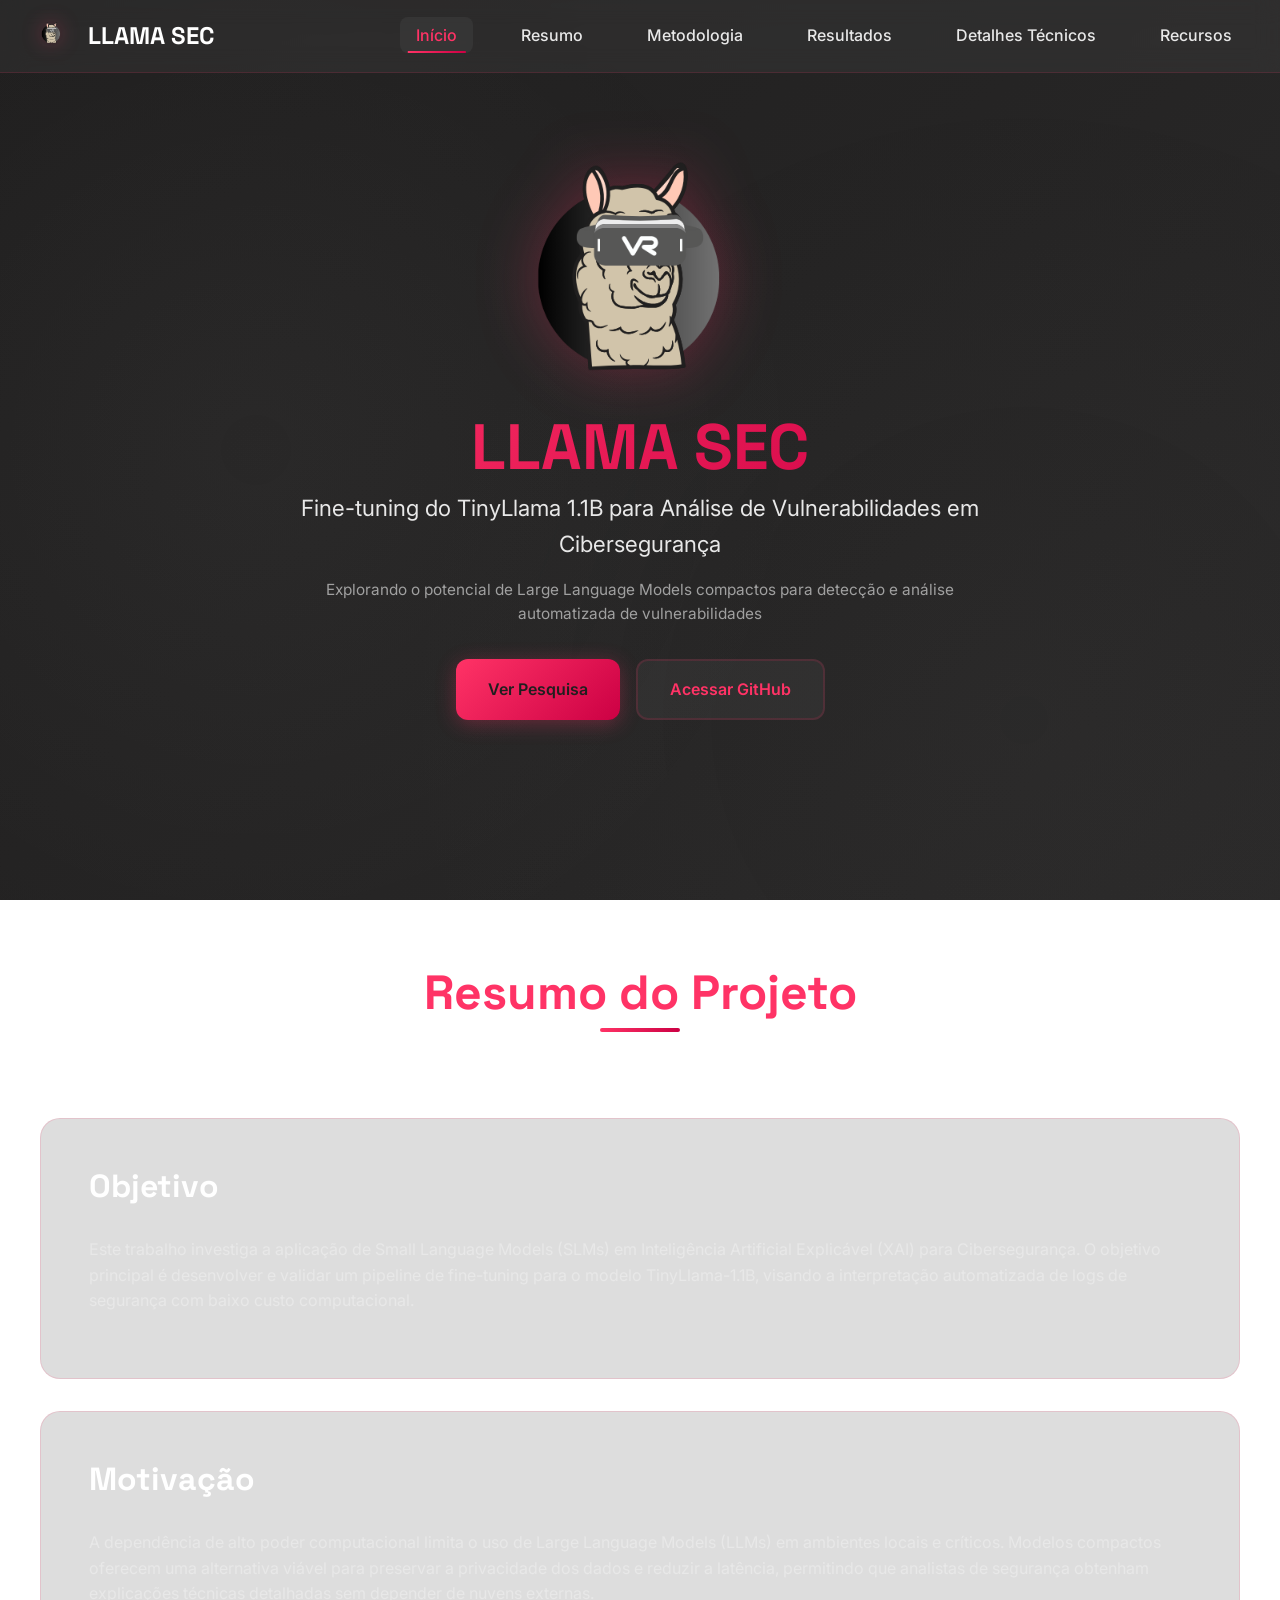
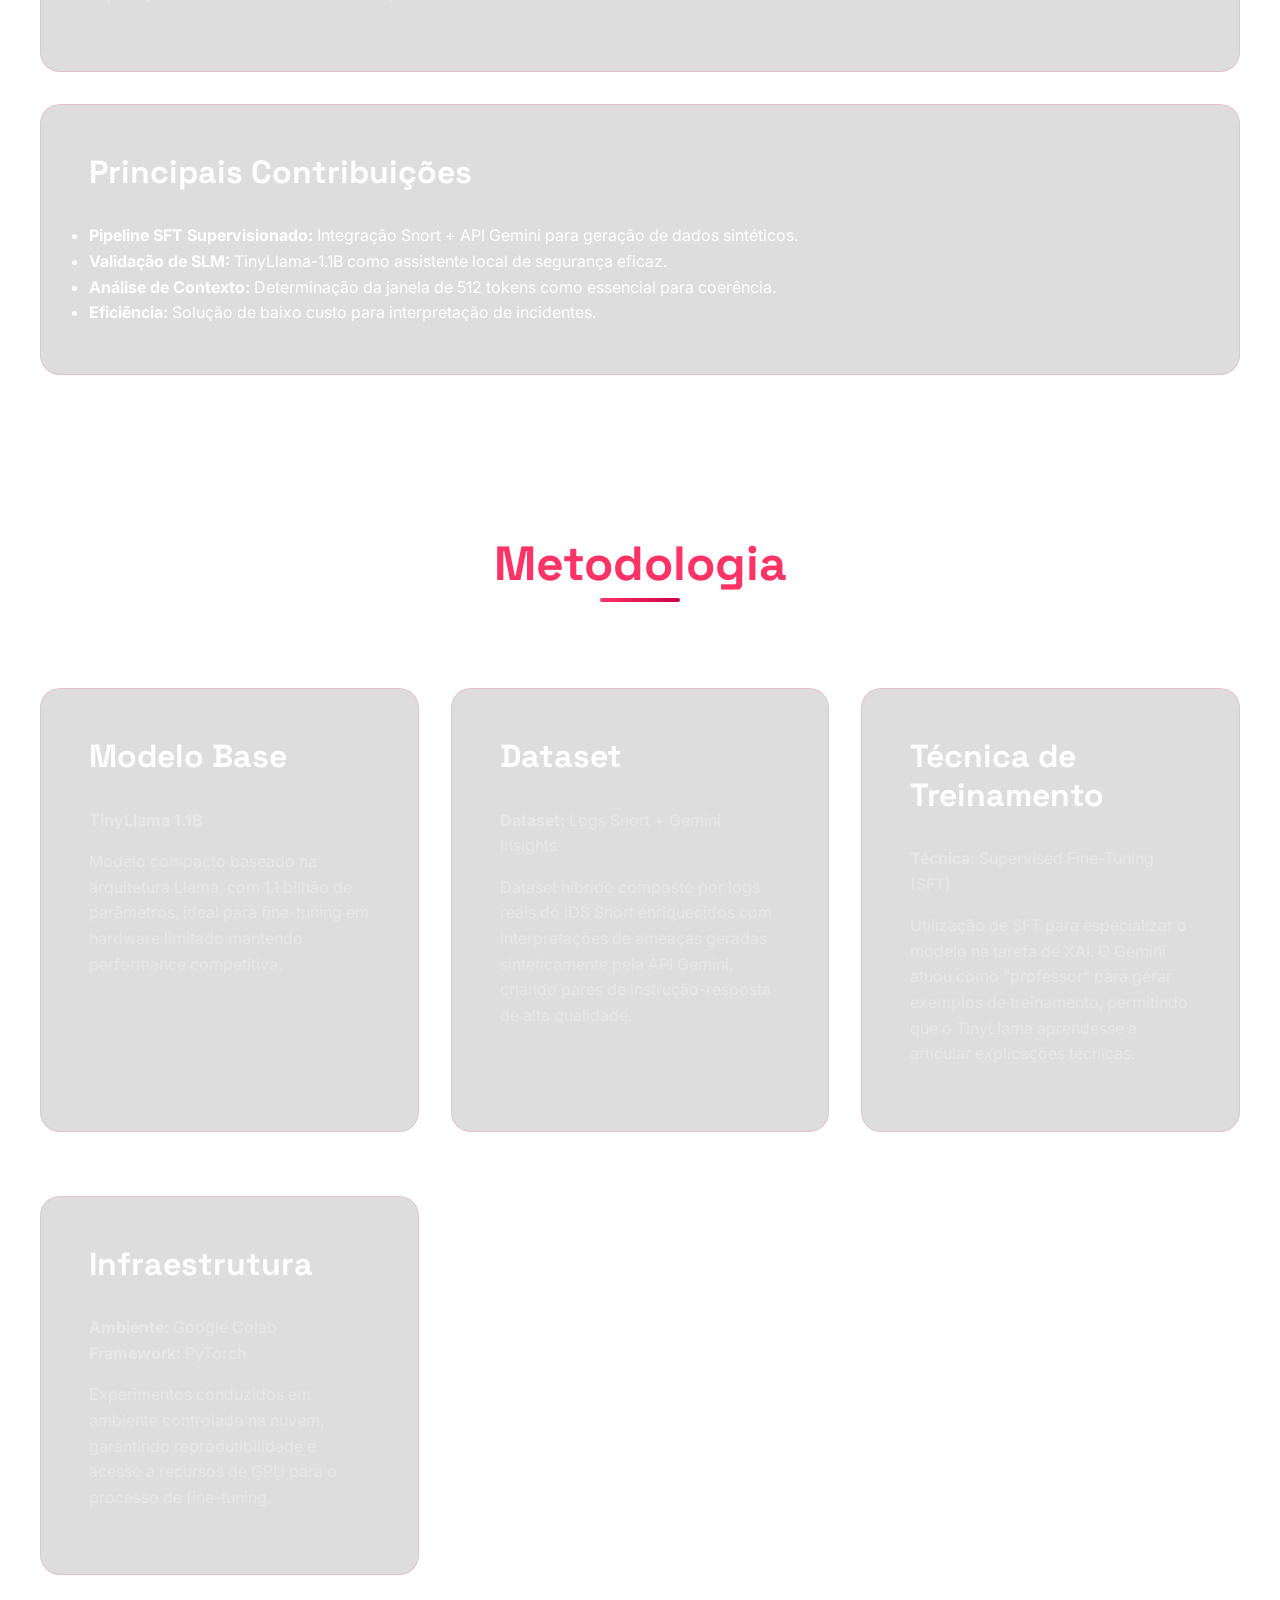
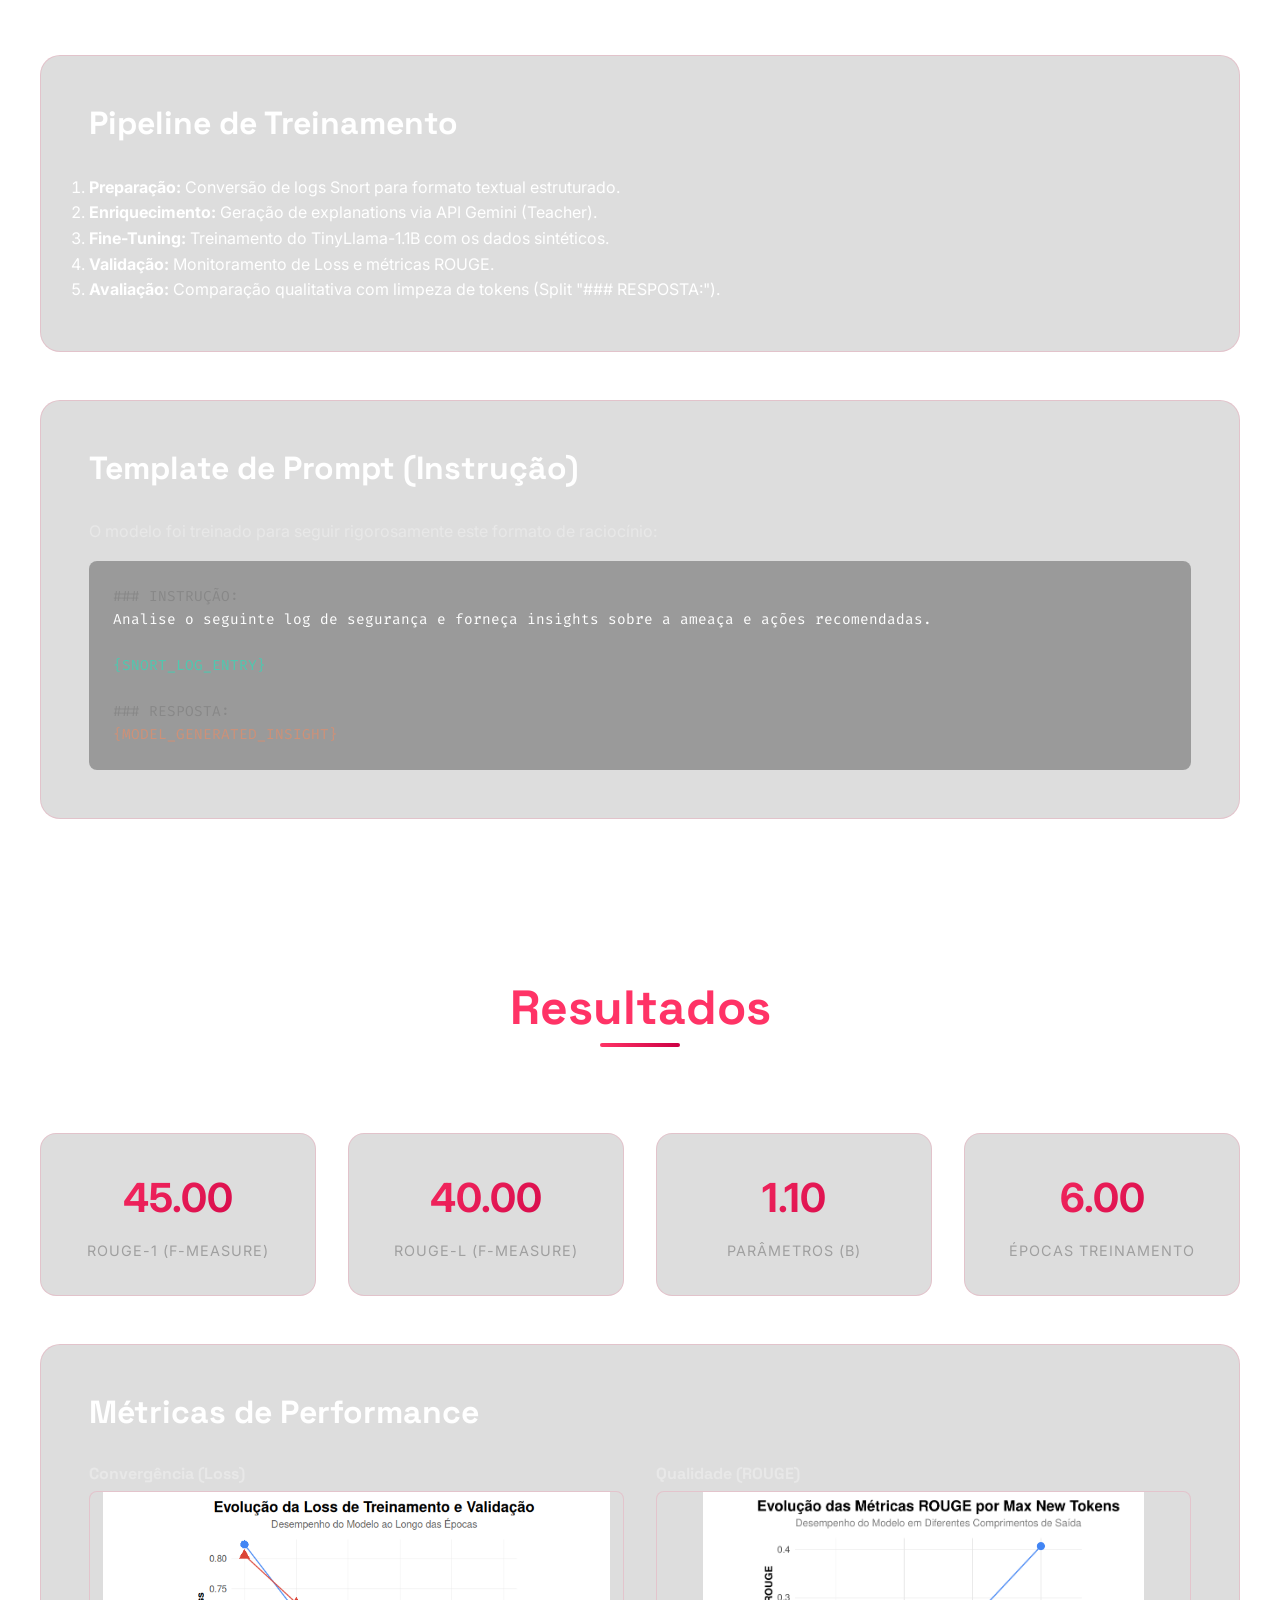
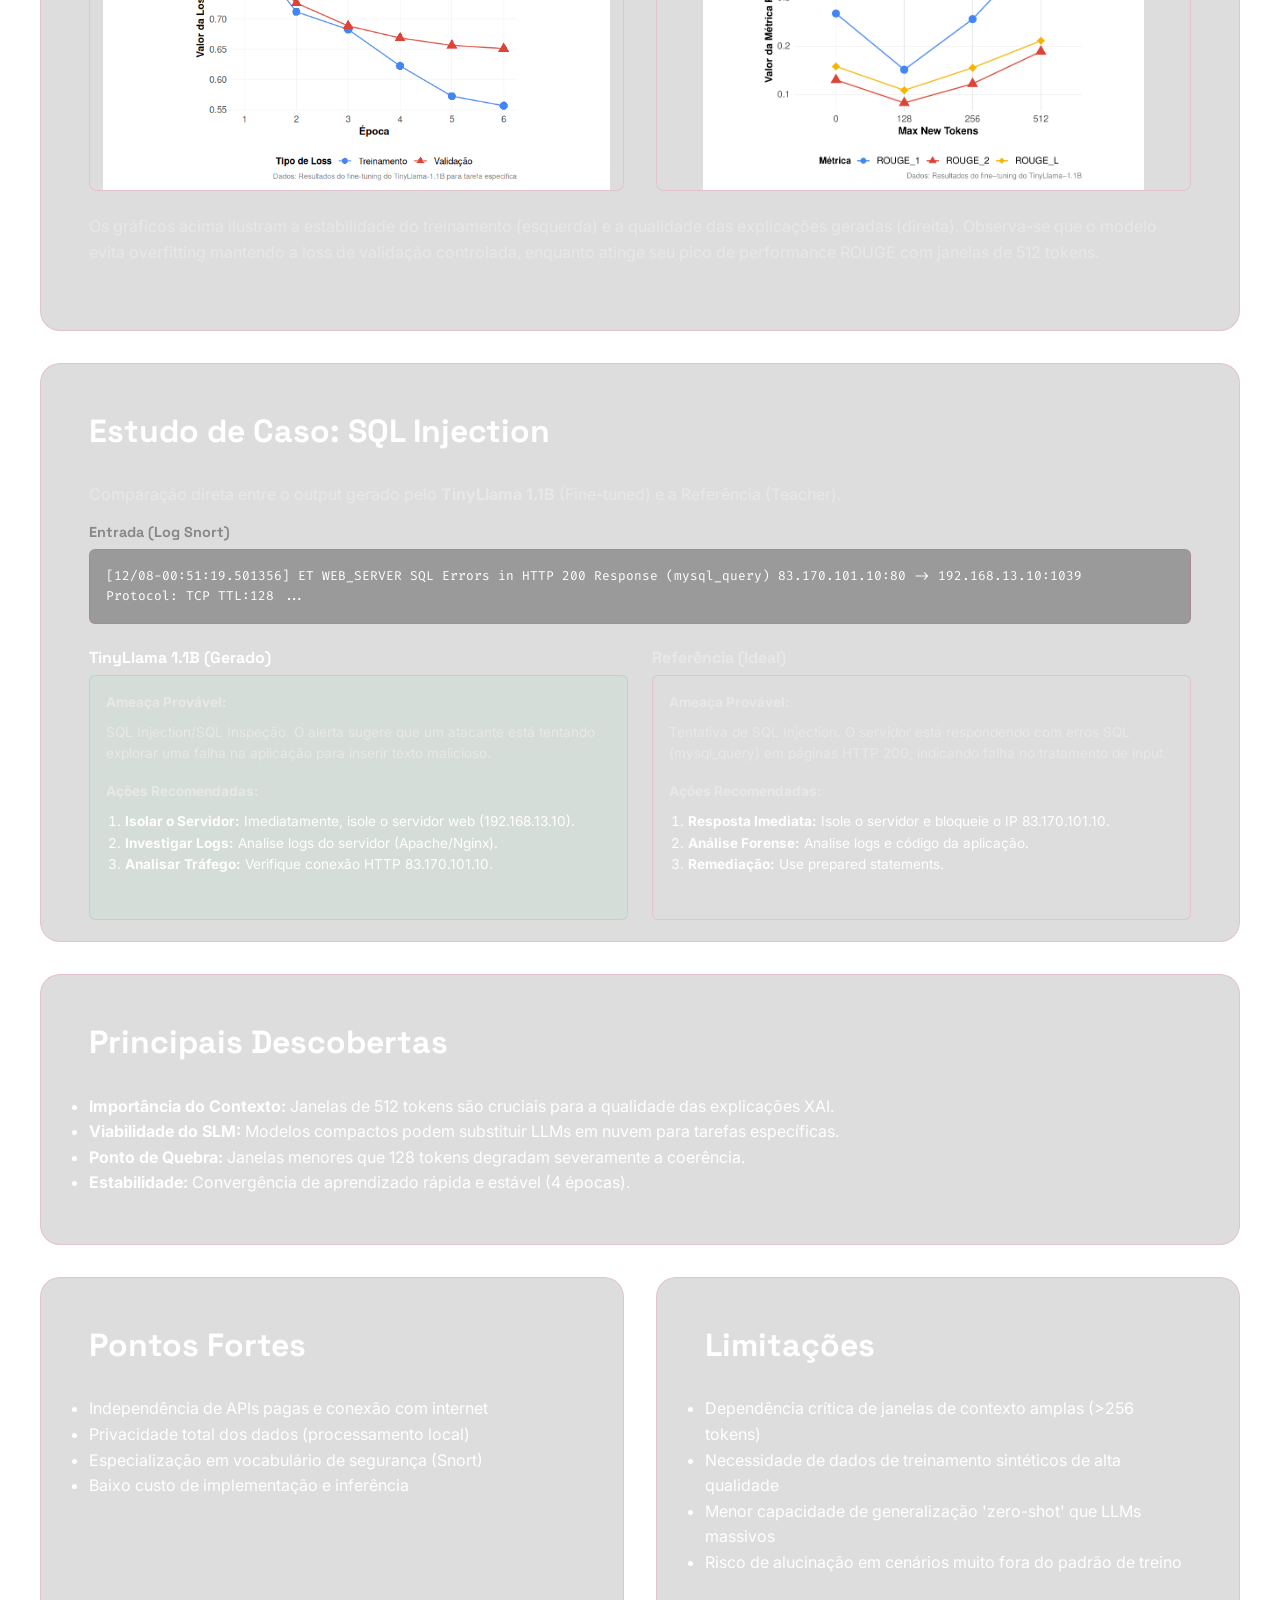
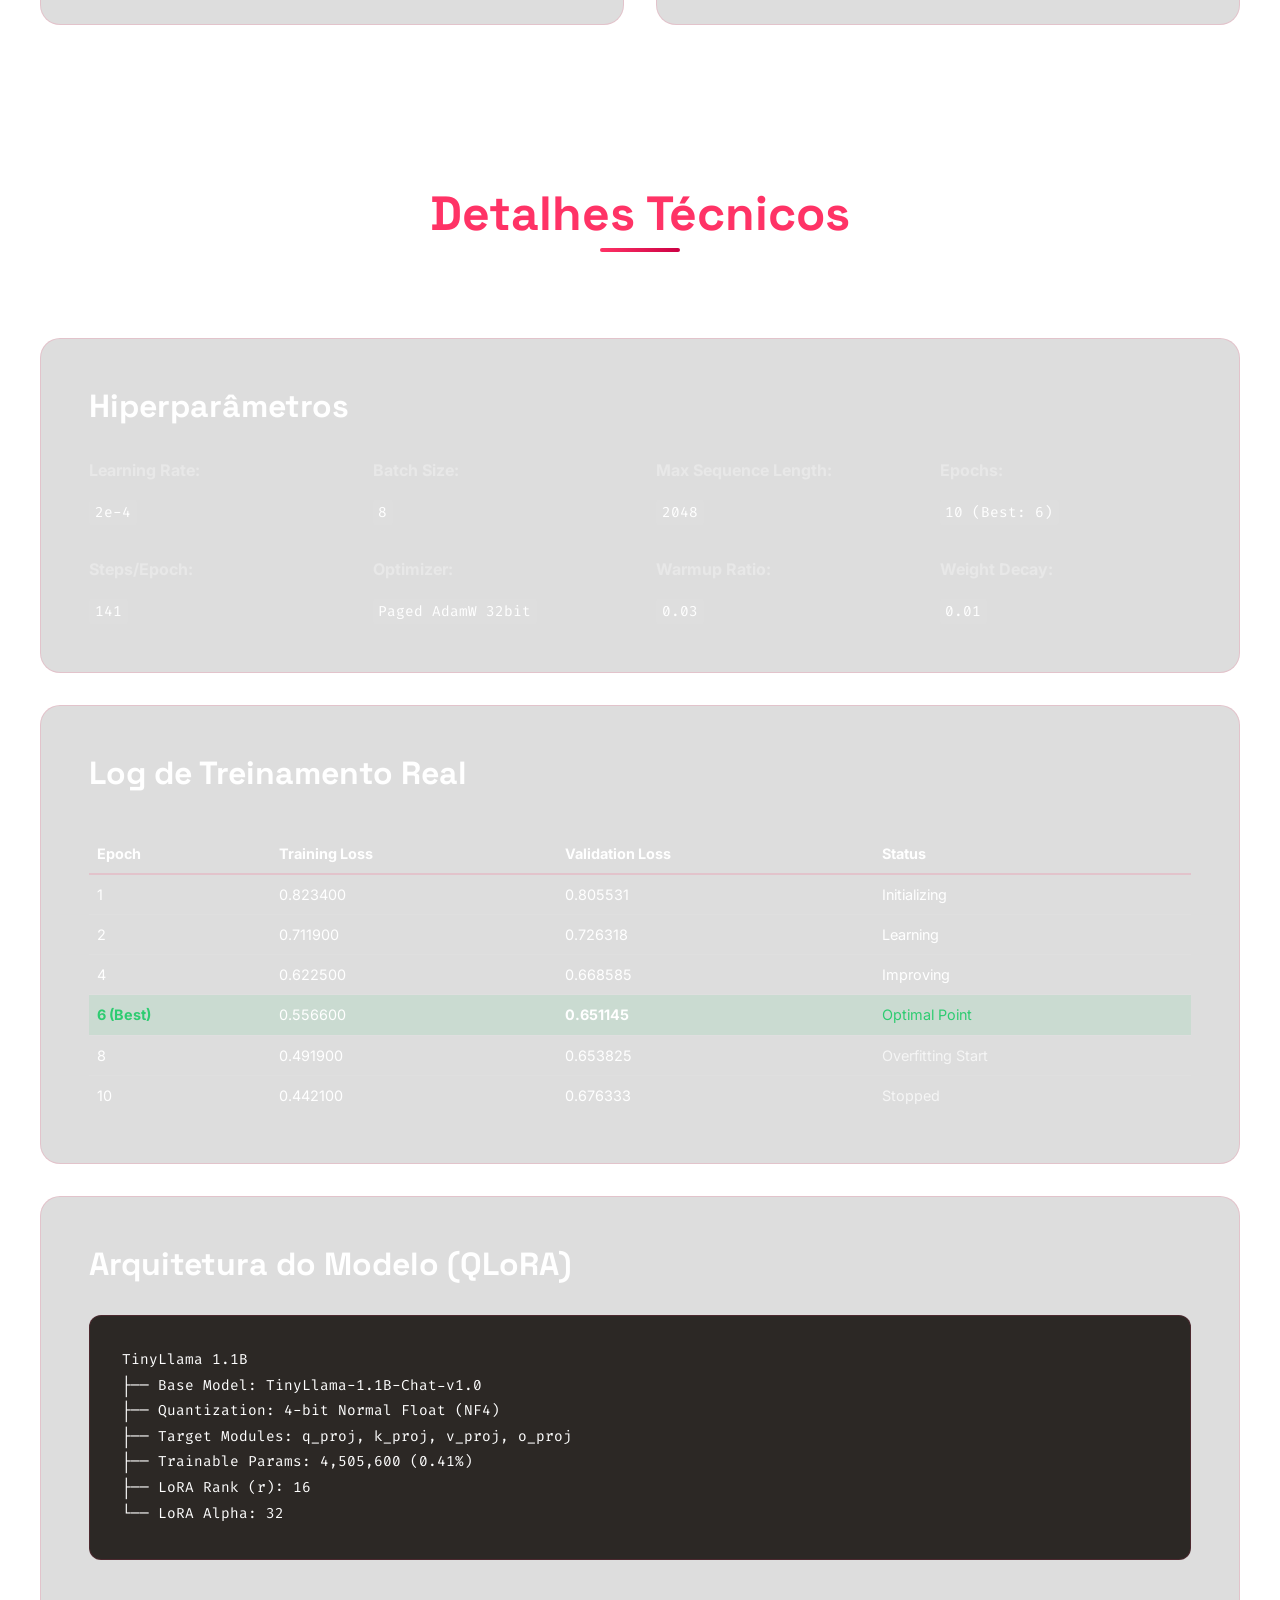
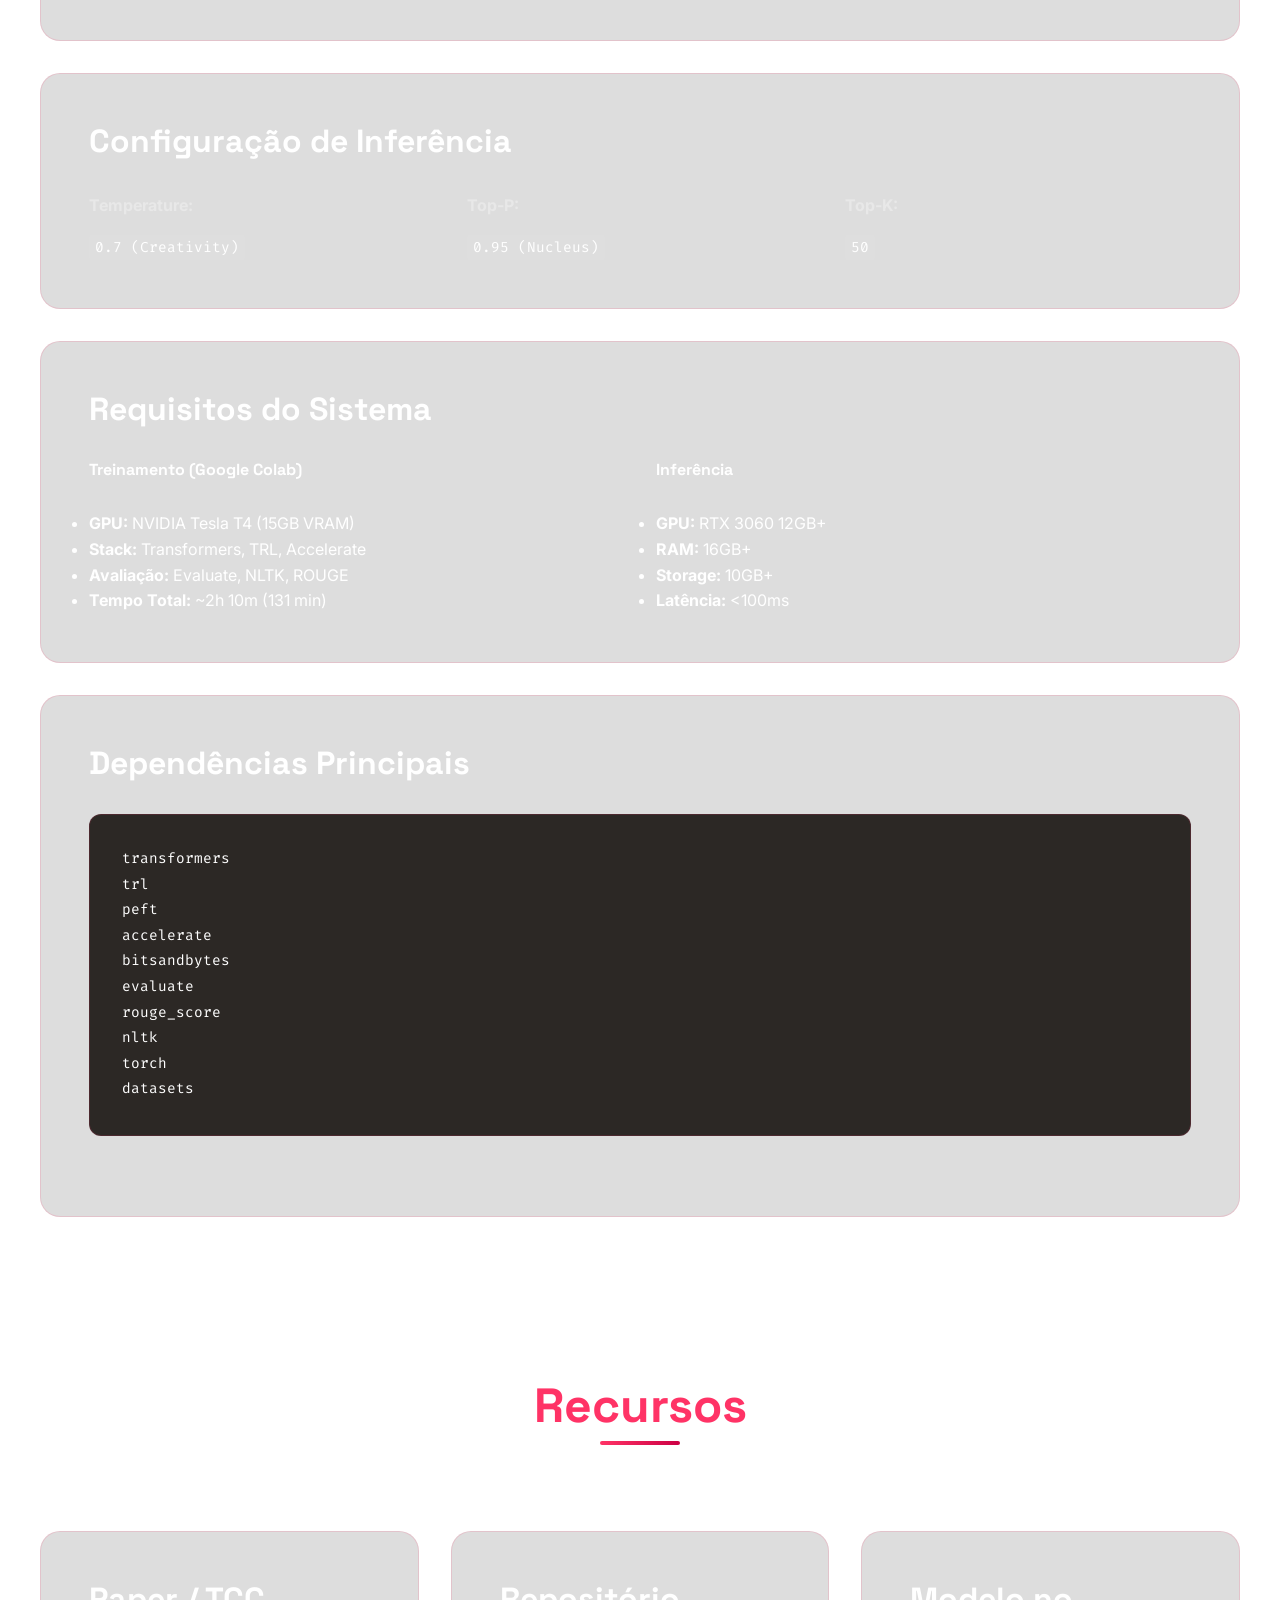
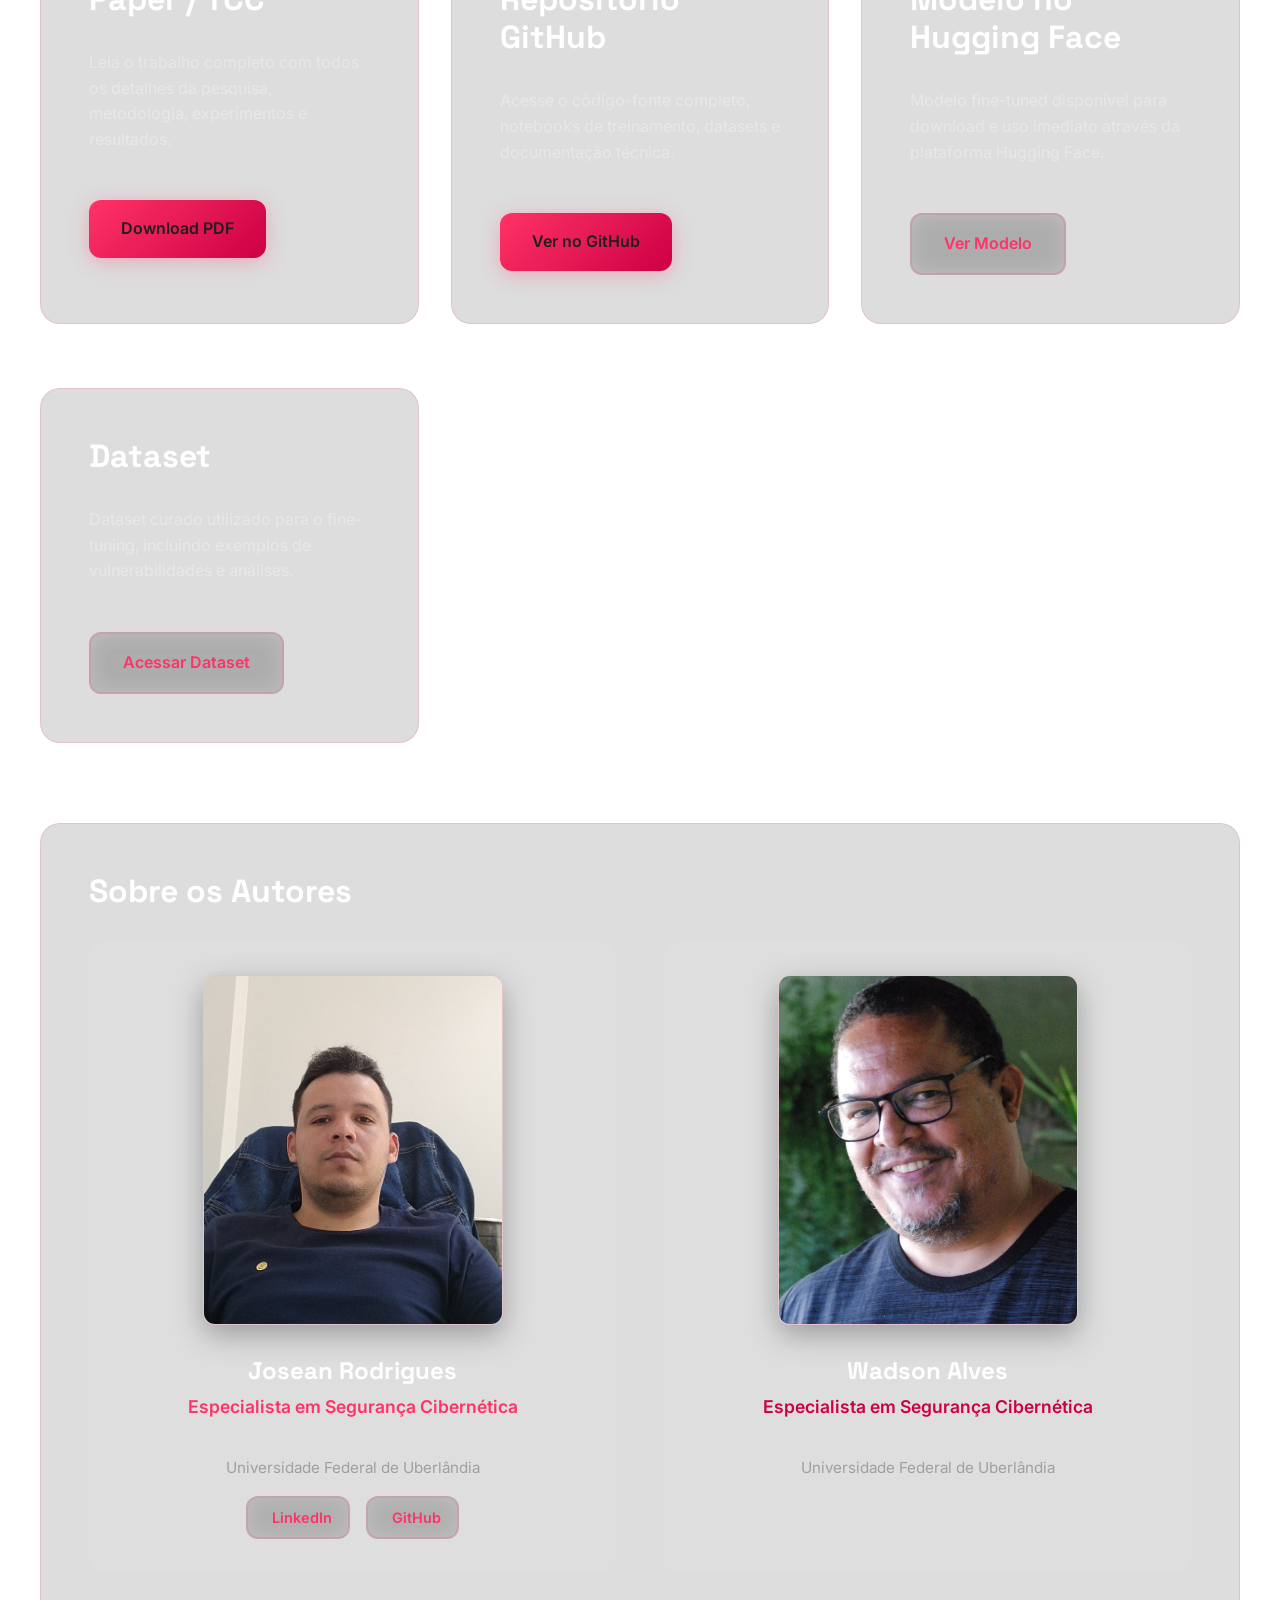
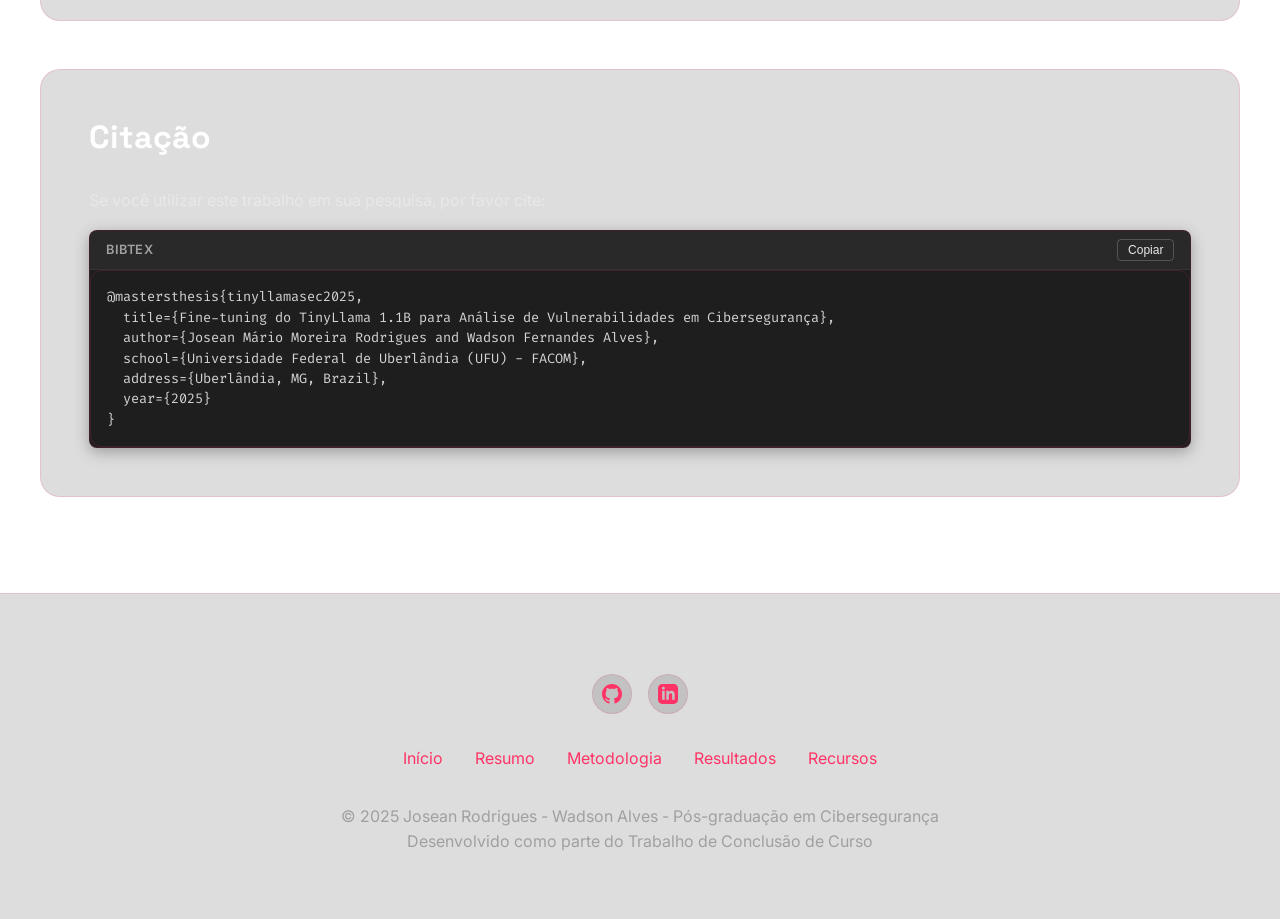
==== commit 932cae1f: "fix(logo+title responsive): fixing responsivity on website." ====
--- a/index.html
+++ b/index.html
@@ -18,7 +18,7 @@
     <link rel="icon" type="image/svg+xml" href="assets/images/icon_.svg">
     
     <!-- Styles -->
-    <link rel="stylesheet" href="css/styles.css">
+    <link rel="stylesheet" href="css/styles.css?v=2">
 </head>
 <body>
     
--- a/css/styles.css
+++ b/css/styles.css
@@ -507,7 +507,7 @@
 }
 
 .grid-2 {
-  grid-template-columns: repeat(auto-fit, minmax(300px, 1fr));
+  grid-template-columns: repeat(auto-fit, minmax(280px, 1fr));
 }
 
 .grid-3 {
@@ -652,14 +652,33 @@
     top: 60px;
     left: 0;
     right: 0;
-    background: var(--glass-bg);
-    backdrop-filter: blur(var(--glass-blur));
+    background: rgba(26, 22, 18, 0.95); /* Solid dark background for readability */
+    backdrop-filter: blur(20px);
     flex-direction: column;
     padding: var(--spacing-md);
     gap: var(--spacing-sm);
     transform: translateX(-100%);
     transition: transform var(--transition-normal);
     border-bottom: 1px solid var(--glass-border);
+    box-shadow: 0 10px 30px rgba(0,0,0,0.5);
+    height: auto;
+    max-height: calc(100vh - 60px);
+    overflow-y: auto;
+  }
+  
+  .nav-links a {
+    display: block;
+    width: 100%;
+    padding: 1rem;
+    background: rgba(255, 255, 255, 0.03);
+    border: 1px solid rgba(255, 255, 255, 0.05);
+    text-align: center;
+  }
+
+  .nav-links a:hover,
+  .nav-links a.active {
+    background: rgba(255, 51, 102, 0.1);
+    border-color: var(--color-accent-primary);
   }
   
   .nav-links.active {
@@ -689,14 +708,43 @@
   .hero {
     padding-top: calc(var(--spacing-xl) + 60px);
   }
+
+  .hero h1 {
+    font-size: 2.5rem;
+    line-height: 1.2;
+    margin-bottom: 1rem;
+  }
+
+  .hero-logo {
+    width: clamp(150px, 50vw, 200px);
+    margin-bottom: -2rem; /* Reduz a margem negativa para evitar sobreposição */
+  }
+  
+  .hero .subtitle {
+    font-size: 1.1rem;
+    padding: 0 1rem;
+  }
   
   .cta-buttons {
     flex-direction: column;
-    align-items: stretch;
+    padding: 0 2rem;
   }
   
   .stats-grid {
     grid-template-columns: 1fr;
+    gap: 1rem;
+  }
+
+  .footer-content .footer-links {
+    flex-direction: column !important;
+    gap: 1rem;
+  }
+
+  .footer-links a {
+    display: block;
+    padding: 0.5rem;
+    background: rgba(255,255,255,0.03);
+    border-radius: 8px;
   }
 }
 
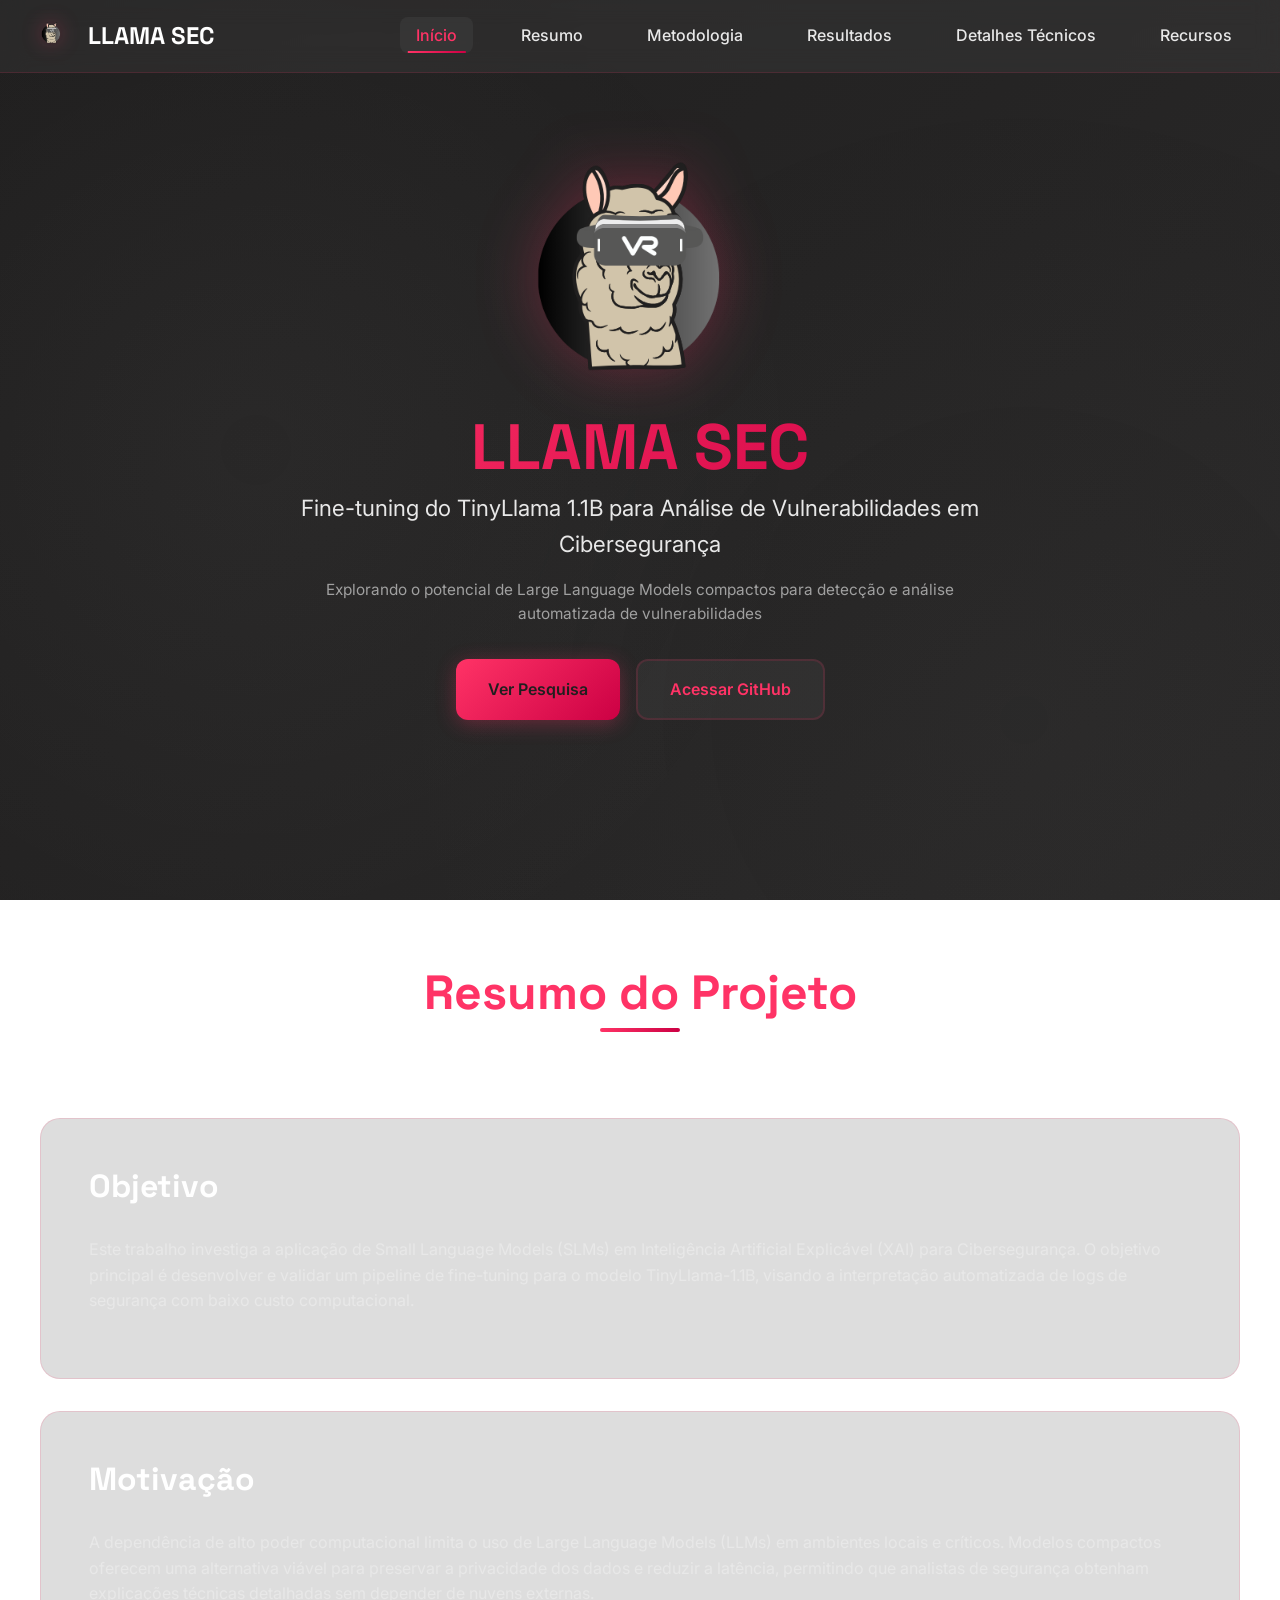
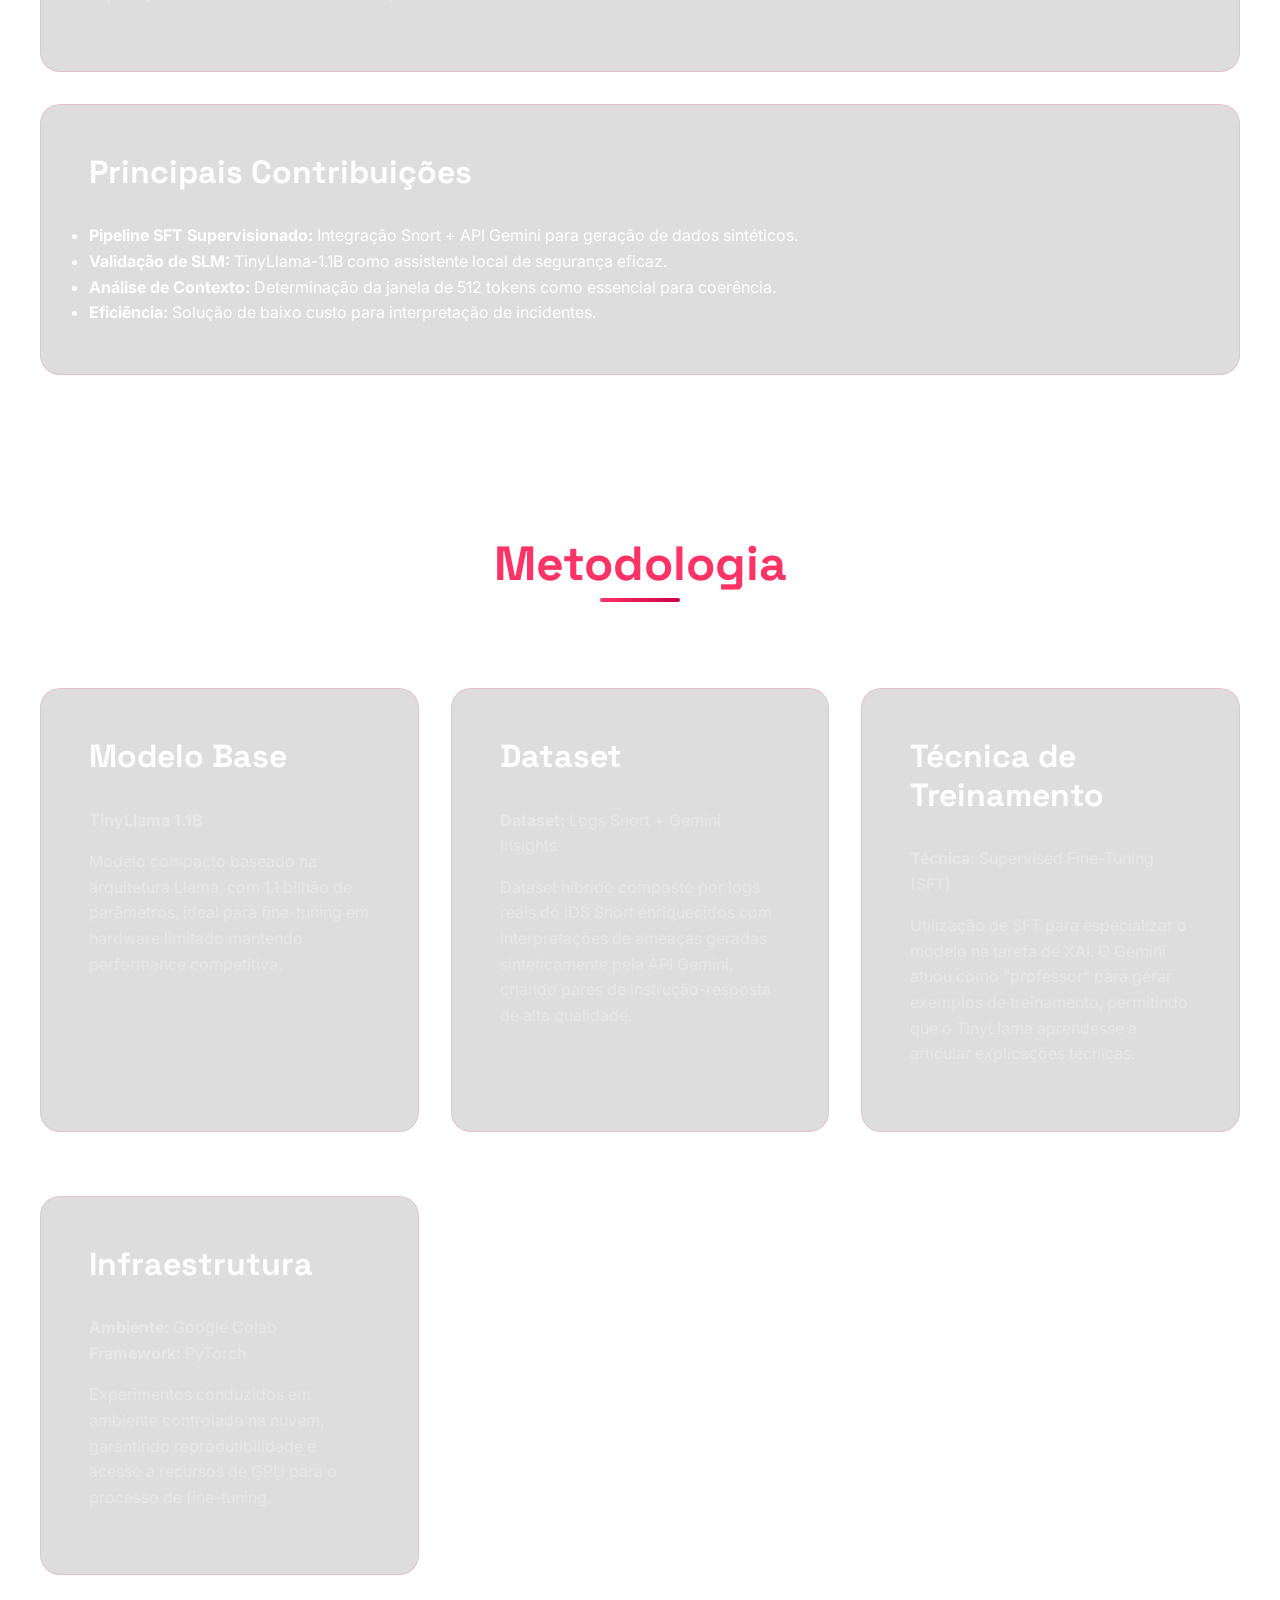
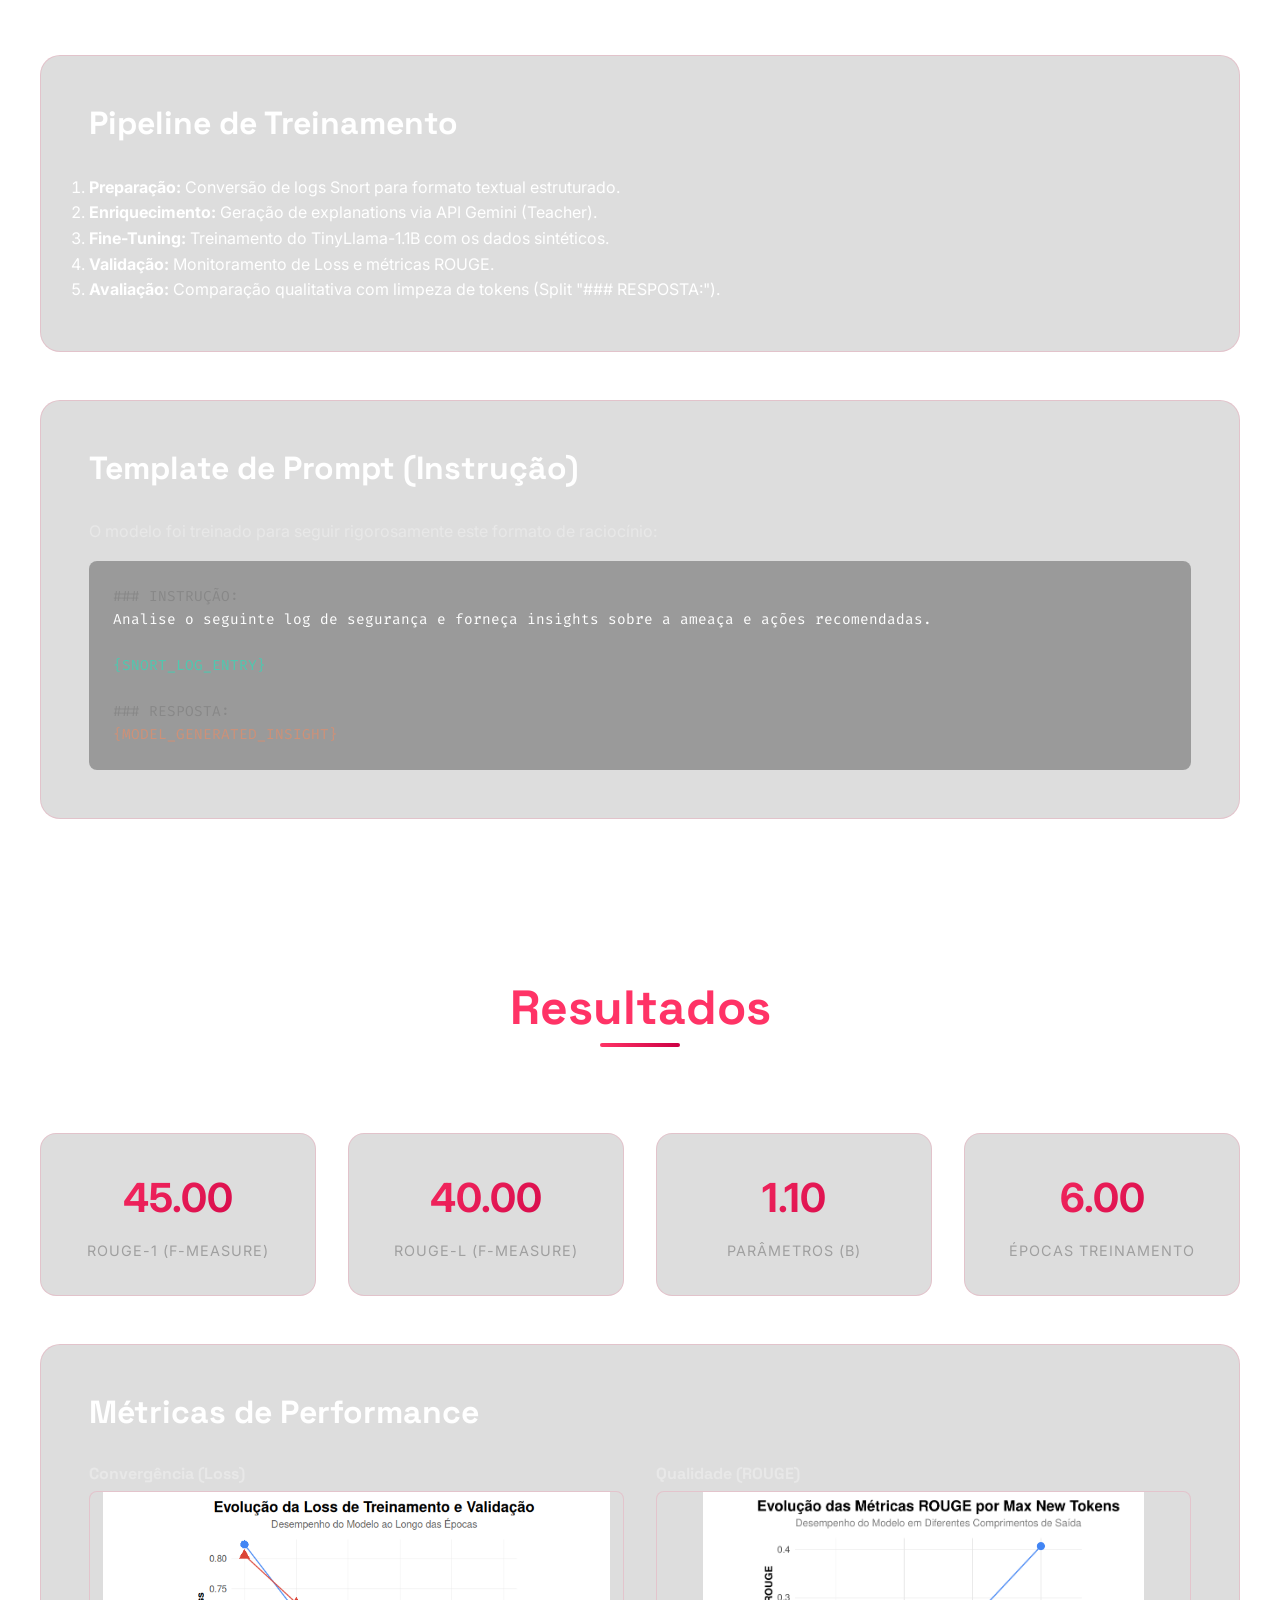
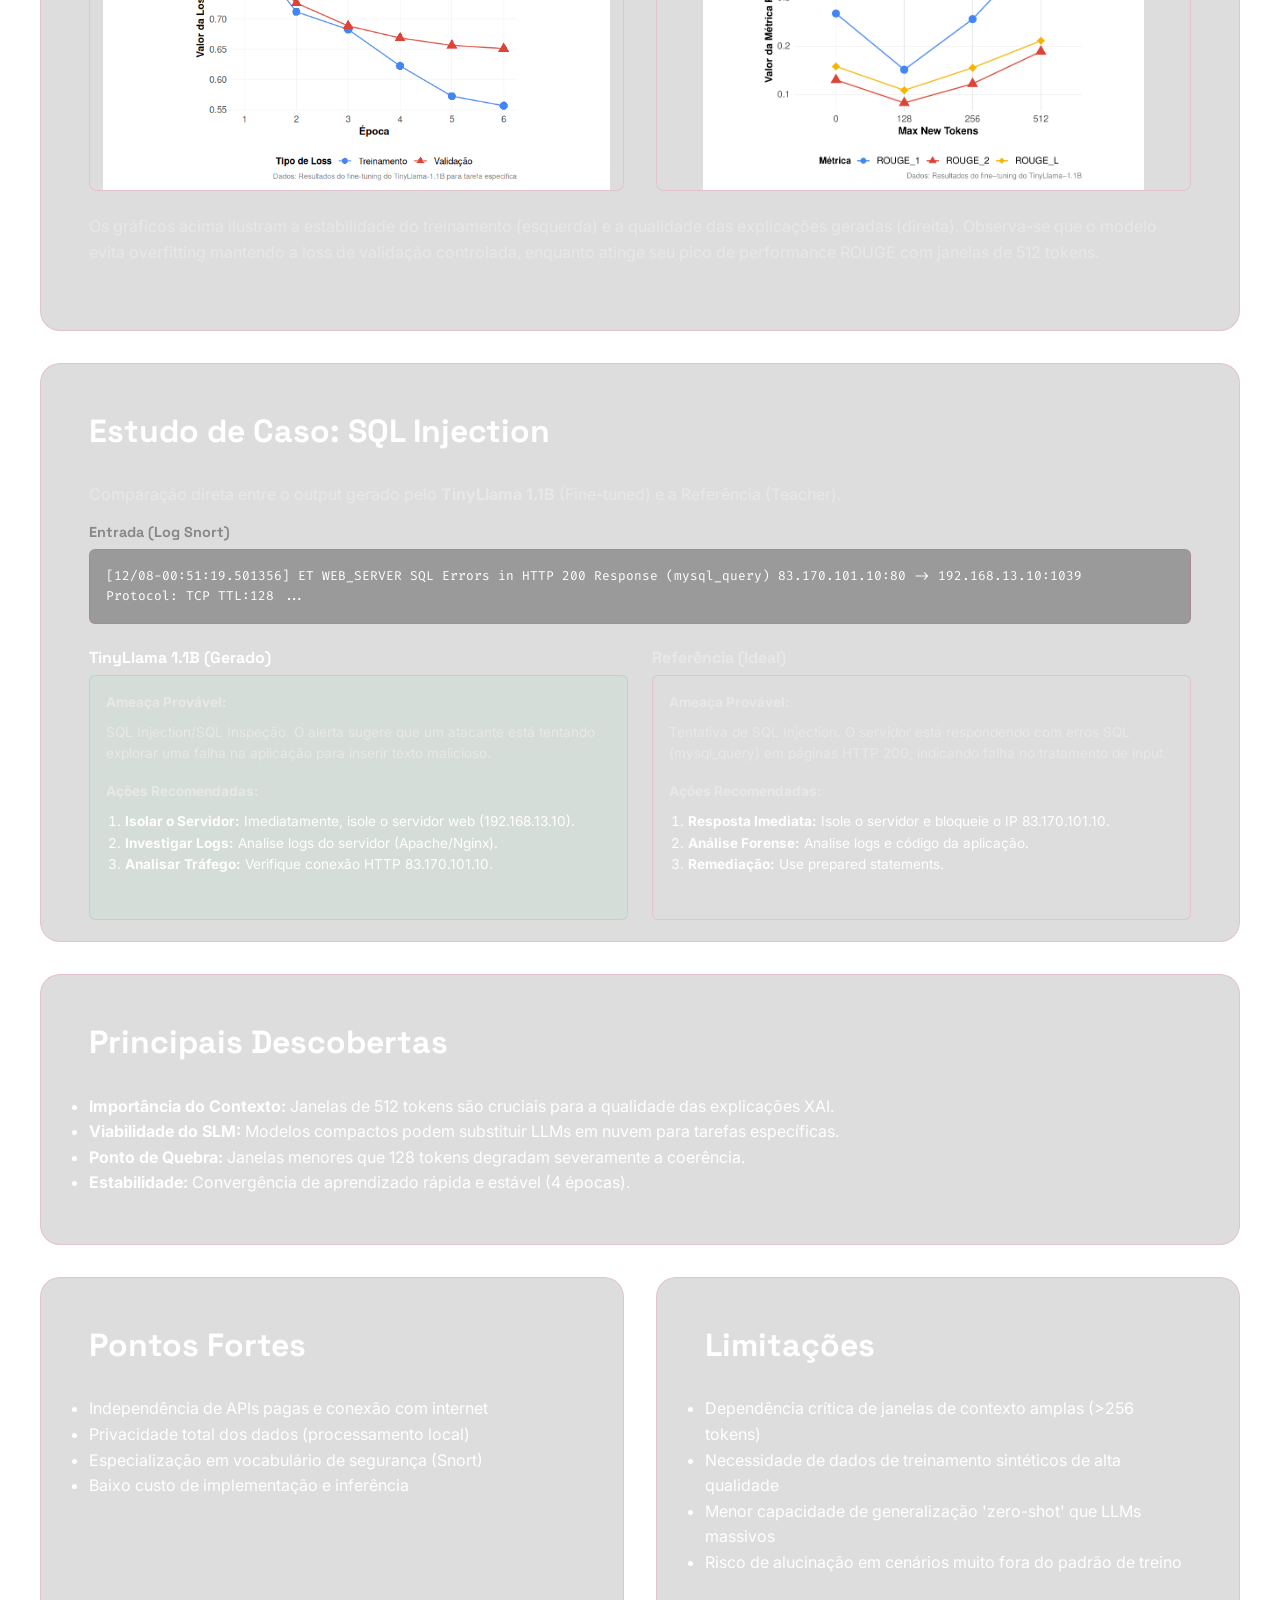
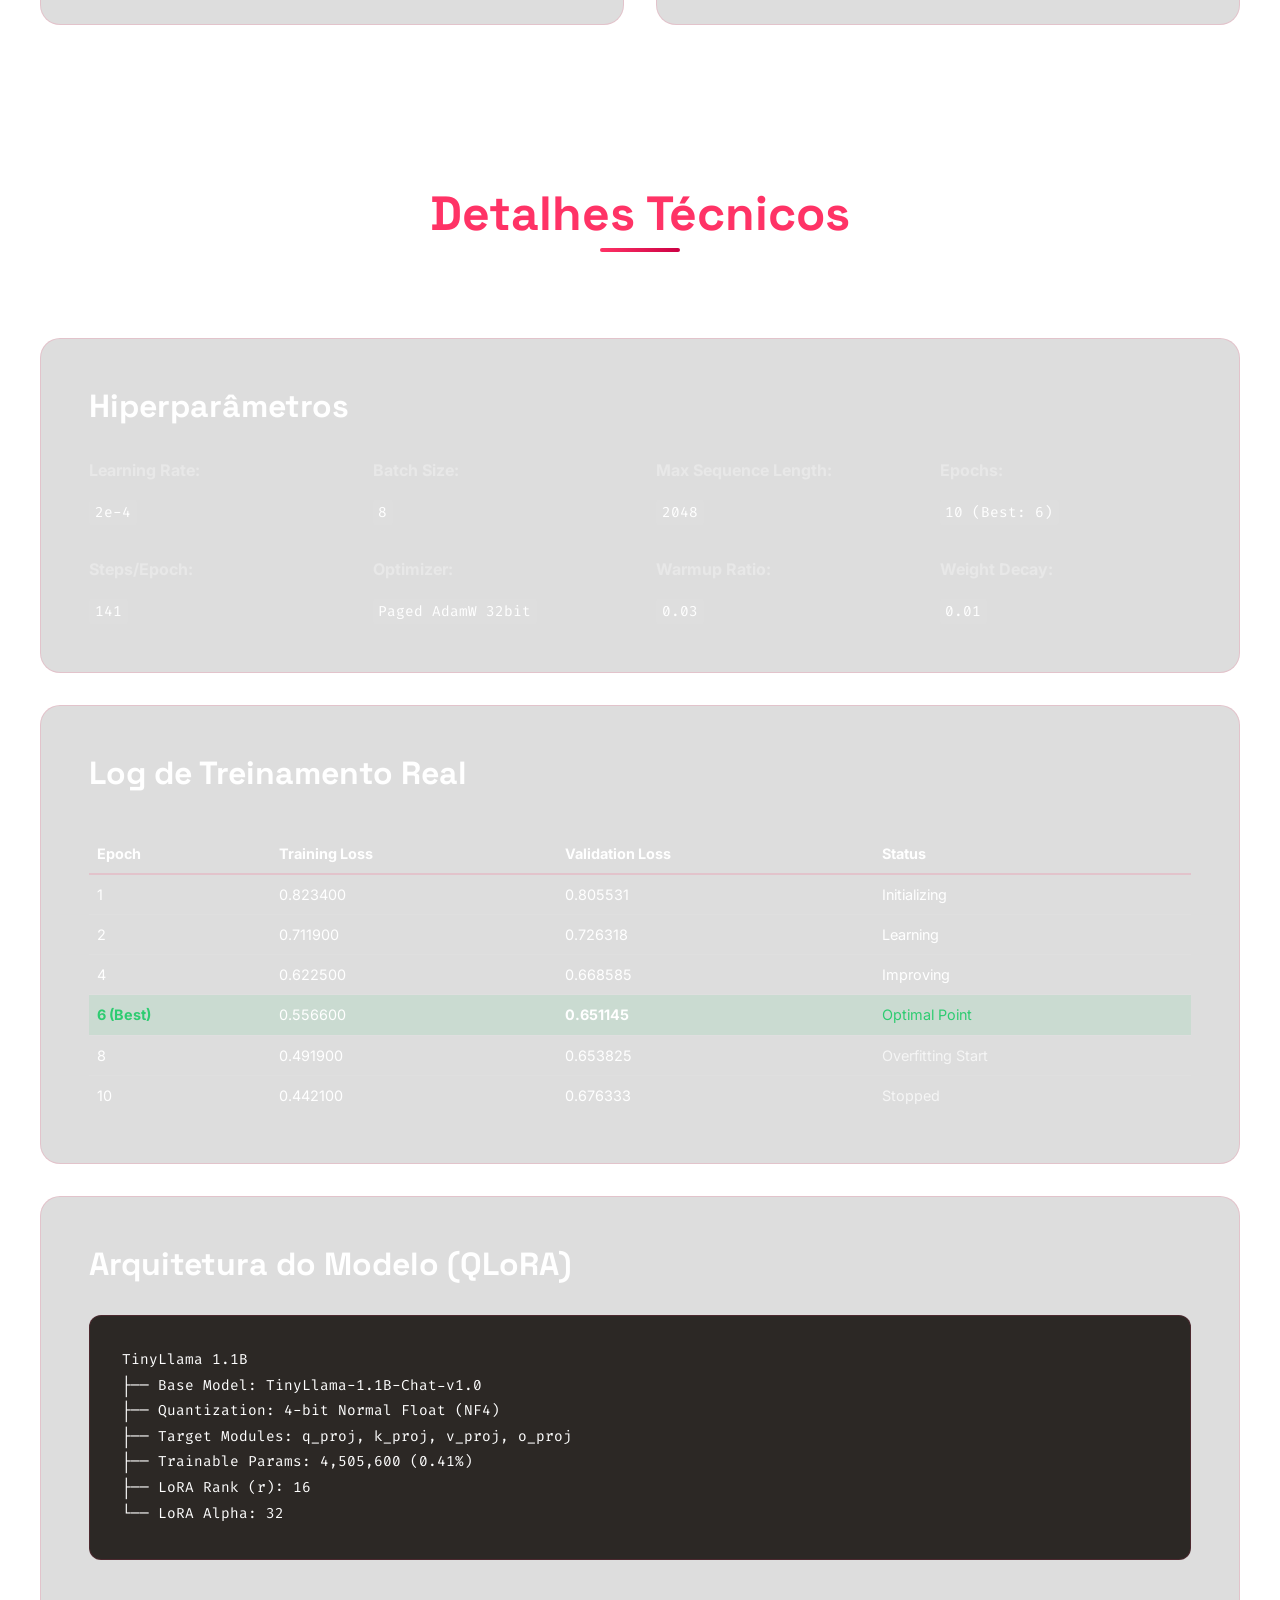
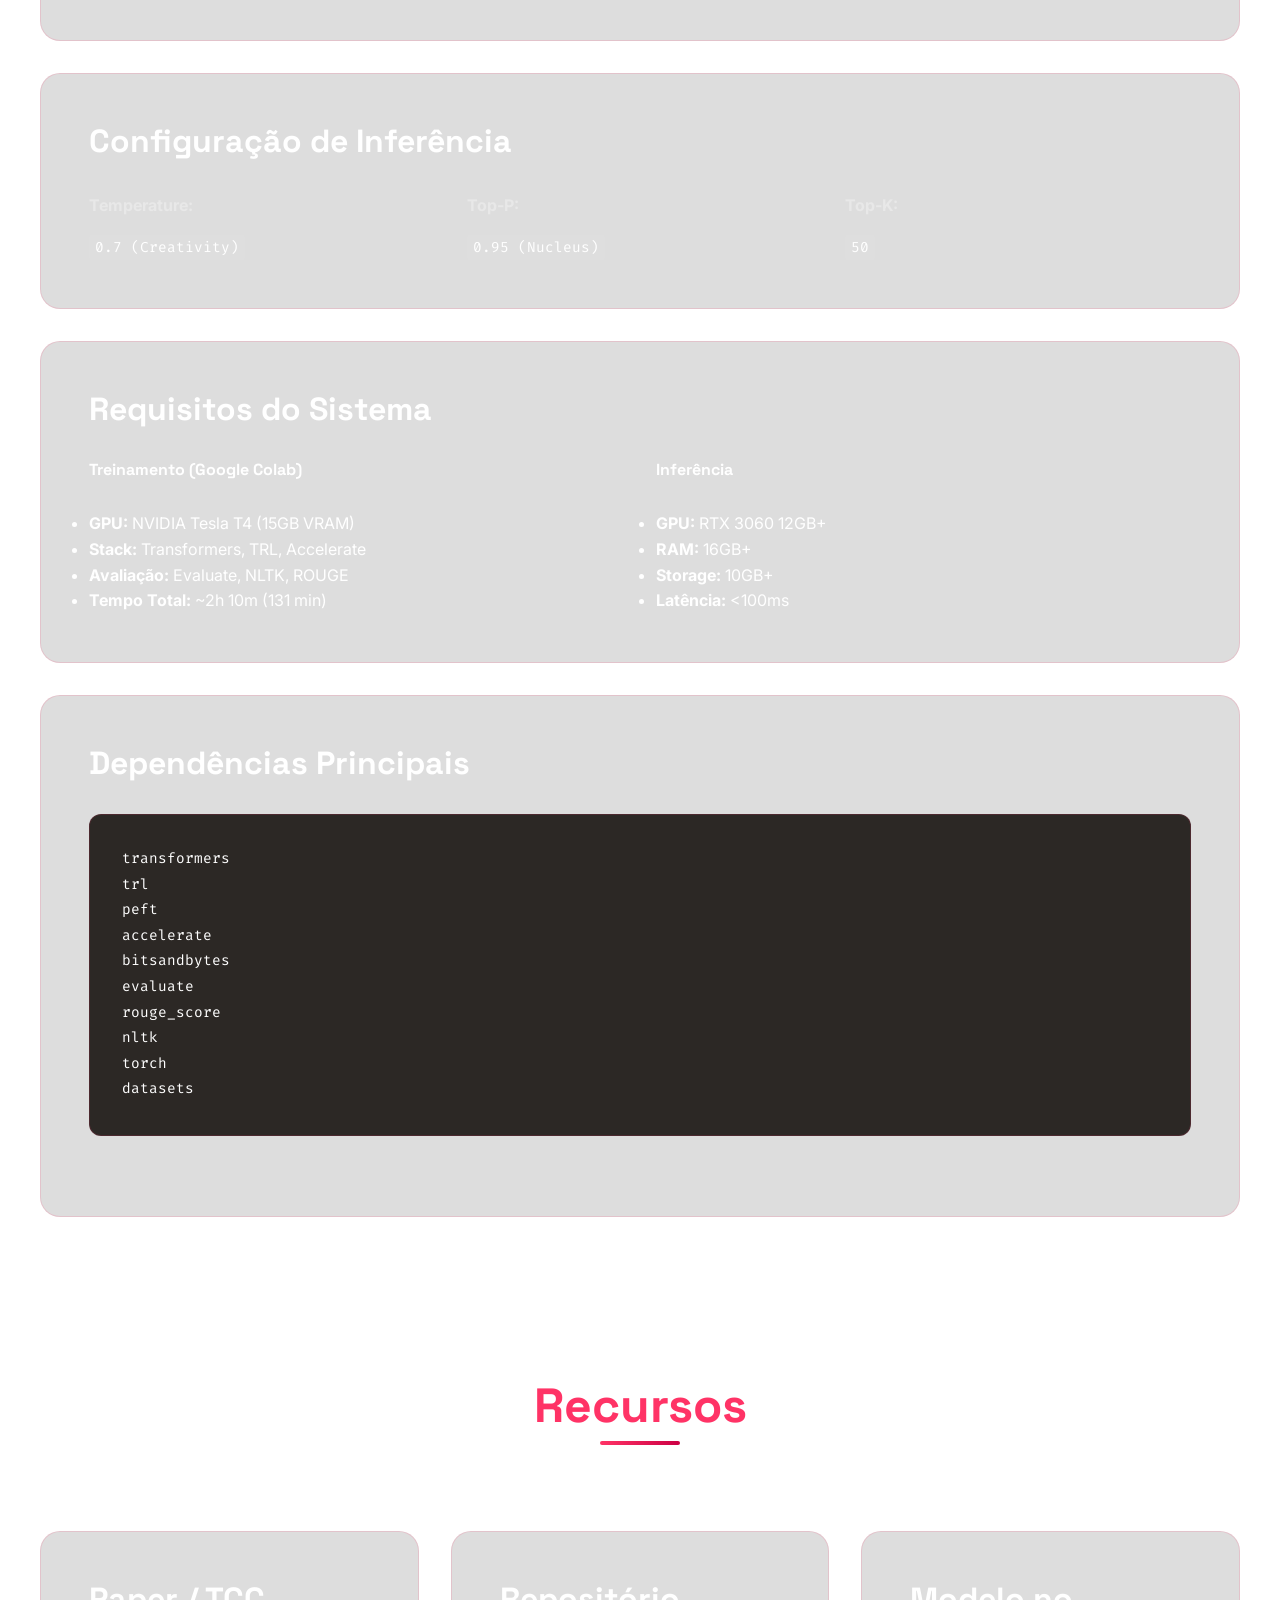
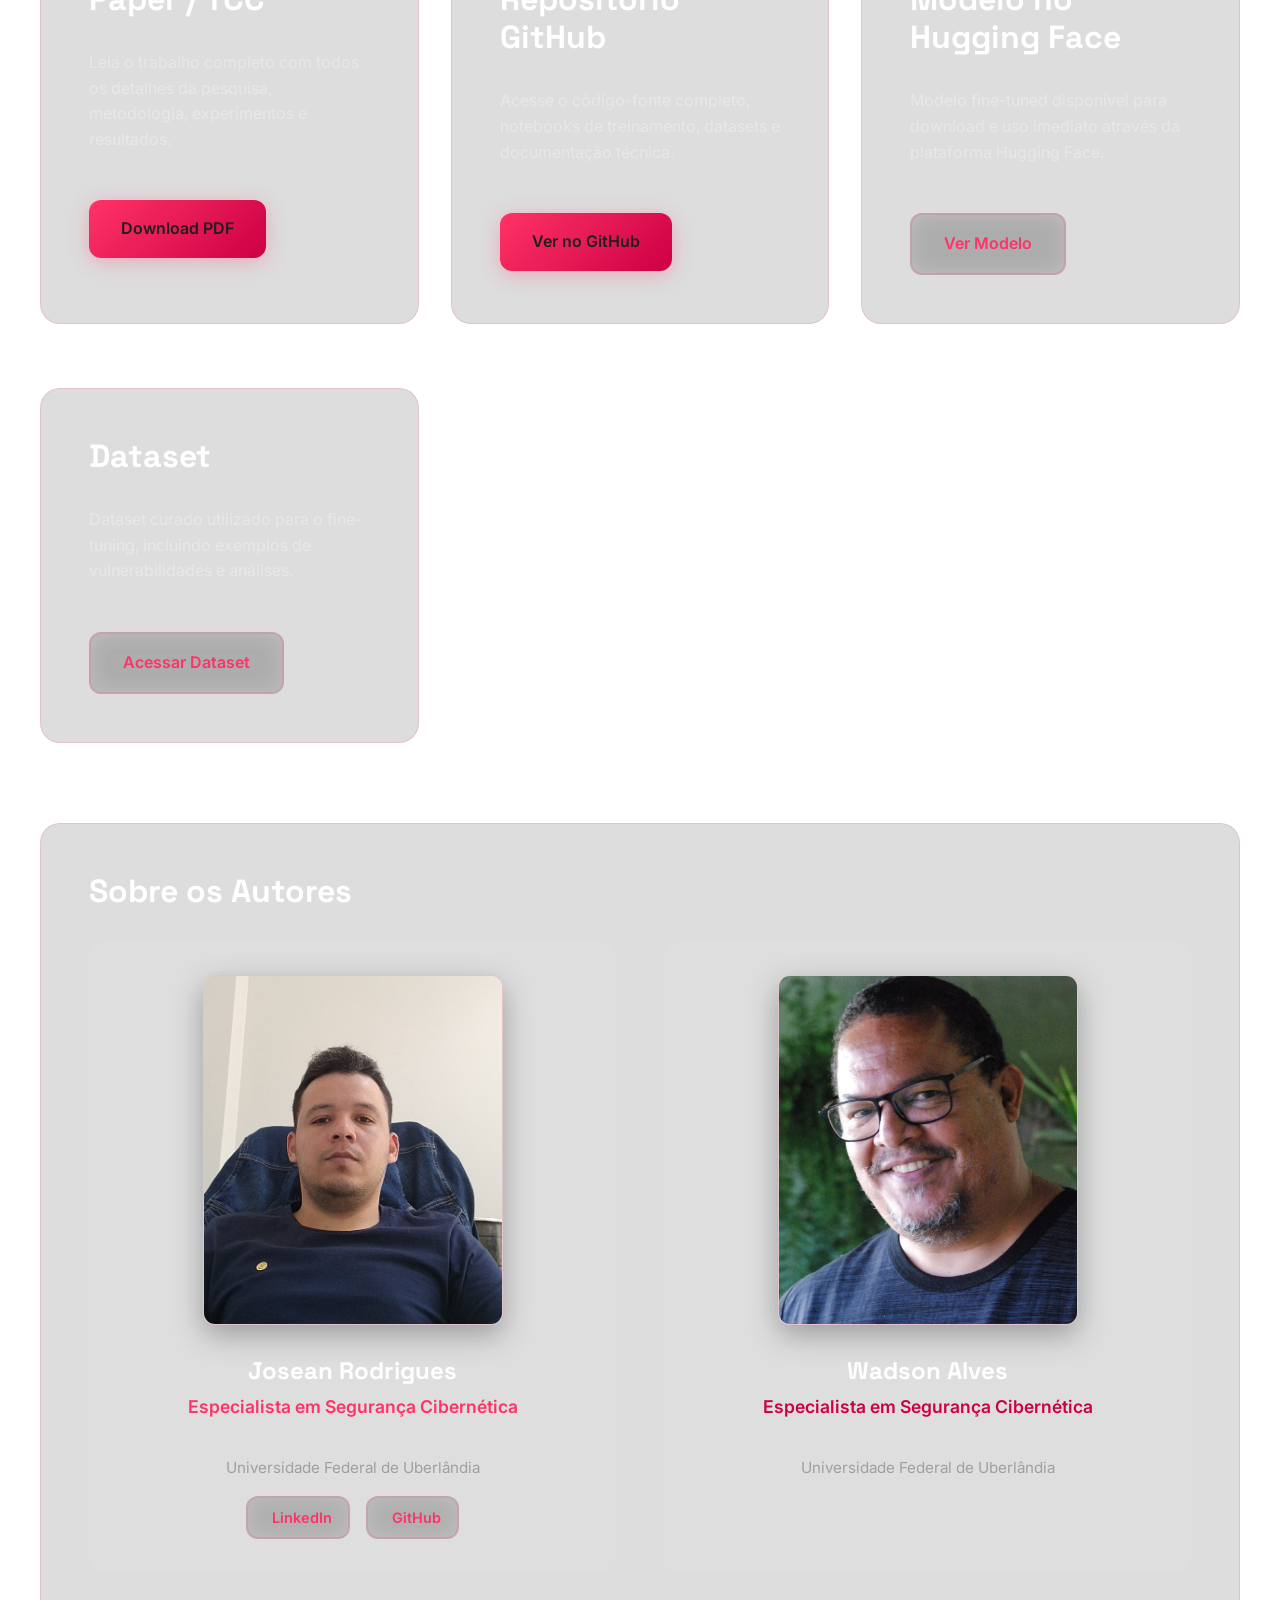
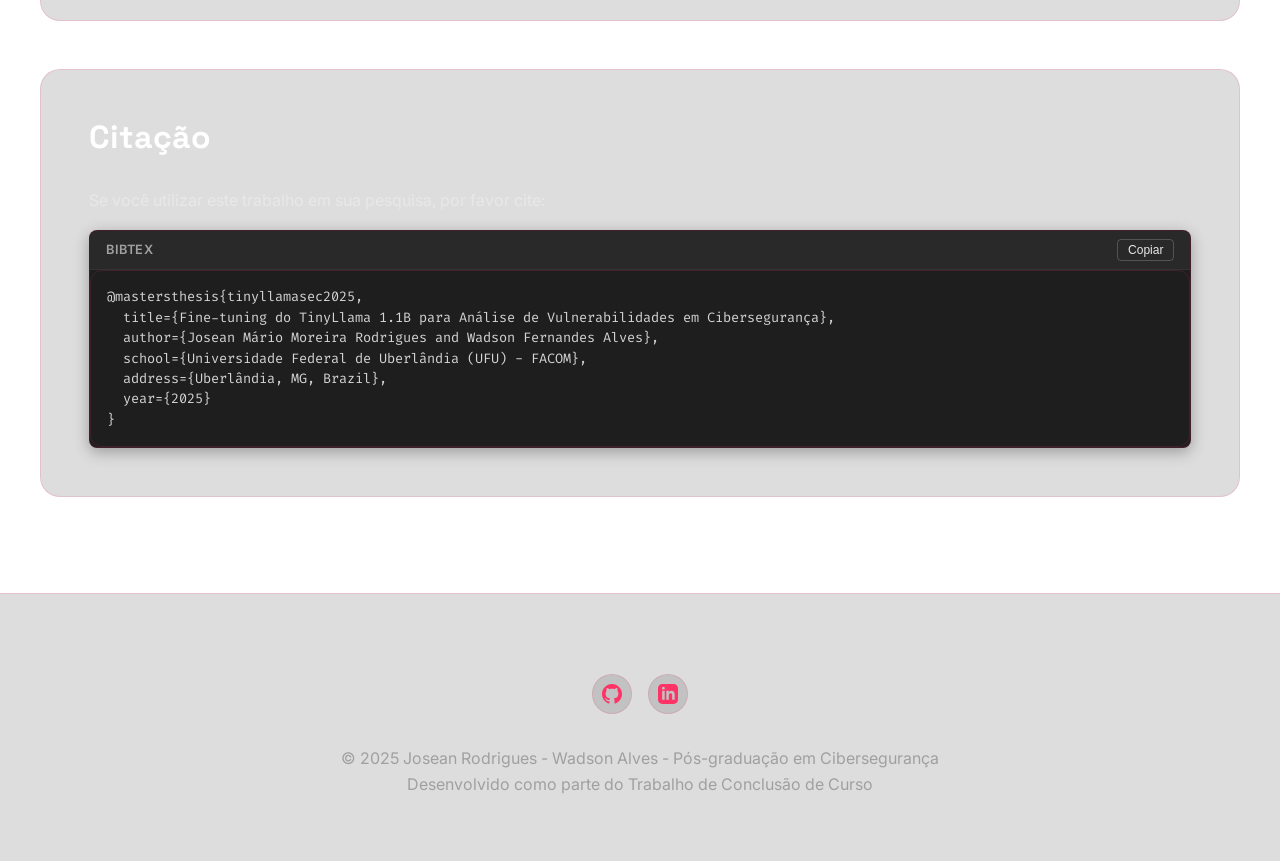
==== commit 4f826823: "fix(sidebar): spawning close bottom when it's on mobile." ====
--- a/index.html
+++ b/index.html
@@ -617,14 +617,6 @@
 
             </div>
             
-            <div class="footer-links">
-                <a href="#home">Início</a>
-                <a href="#abstract">Resumo</a>
-                <a href="#methodology">Metodologia</a>
-                <a href="#results">Resultados</a>
-                <a href="#resources">Recursos</a>
-            </div>
-            
             <p style="margin-top: var(--spacing-md); color: var(--color-text-muted);">
                 © 2025 Josean Rodrigues - Wadson Alves - Pós-graduação em Cibersegurança<br>
                 Desenvolvido como parte do Trabalho de Conclusão de Curso
--- a/css/styles.css
+++ b/css/styles.css
@@ -649,44 +649,54 @@
   
   .nav-links {
     position: fixed;
-    top: 60px;
+    top: 0;
     left: 0;
     right: 0;
-    background: rgba(26, 22, 18, 0.95); /* Solid dark background for readability */
+    bottom: 0;
+    width: 100vw;
+    height: 100vh;
+    background: rgba(26, 22, 18, 0.98);
     backdrop-filter: blur(20px);
     flex-direction: column;
-    padding: var(--spacing-md);
-    gap: var(--spacing-sm);
+    justify-content: center;
+    align-items: center;
+    gap: 1.5rem;
     transform: translateX(-100%);
-    transition: transform var(--transition-normal);
-    border-bottom: 1px solid var(--glass-border);
-    box-shadow: 0 10px 30px rgba(0,0,0,0.5);
-    height: auto;
-    max-height: calc(100vh - 60px);
-    overflow-y: auto;
+    opacity: 0;
+    transition: transform 0.4s ease, opacity 0.4s ease;
+    z-index: 999;
   }
   
   .nav-links a {
     display: block;
-    width: 100%;
-    padding: 1rem;
-    background: rgba(255, 255, 255, 0.03);
-    border: 1px solid rgba(255, 255, 255, 0.05);
+    padding: 1rem 2rem;
+    font-size: 1.5rem;
+    font-weight: 600;
+    color: var(--color-text-primary);
+    background: transparent;
+    border: none;
+    border-bottom: 2px solid transparent;
     text-align: center;
+    transition: all 0.3s ease;
   }
 
   .nav-links a:hover,
   .nav-links a.active {
-    background: rgba(255, 51, 102, 0.1);
-    border-color: var(--color-accent-primary);
+    color: var(--color-accent-primary);
+    border-bottom-color: var(--color-accent-primary);
+    background: transparent;
+    transform: scale(1.05);
   }
   
   .nav-links.active {
     transform: translateX(0);
+    opacity: 1;
   }
   
   .menu-toggle {
     display: flex;
+    position: relative;
+    z-index: 1000; /* Acima do menu overlay (z-index: 999) */
   }
   
   .menu-toggle.active span:nth-child(1) {
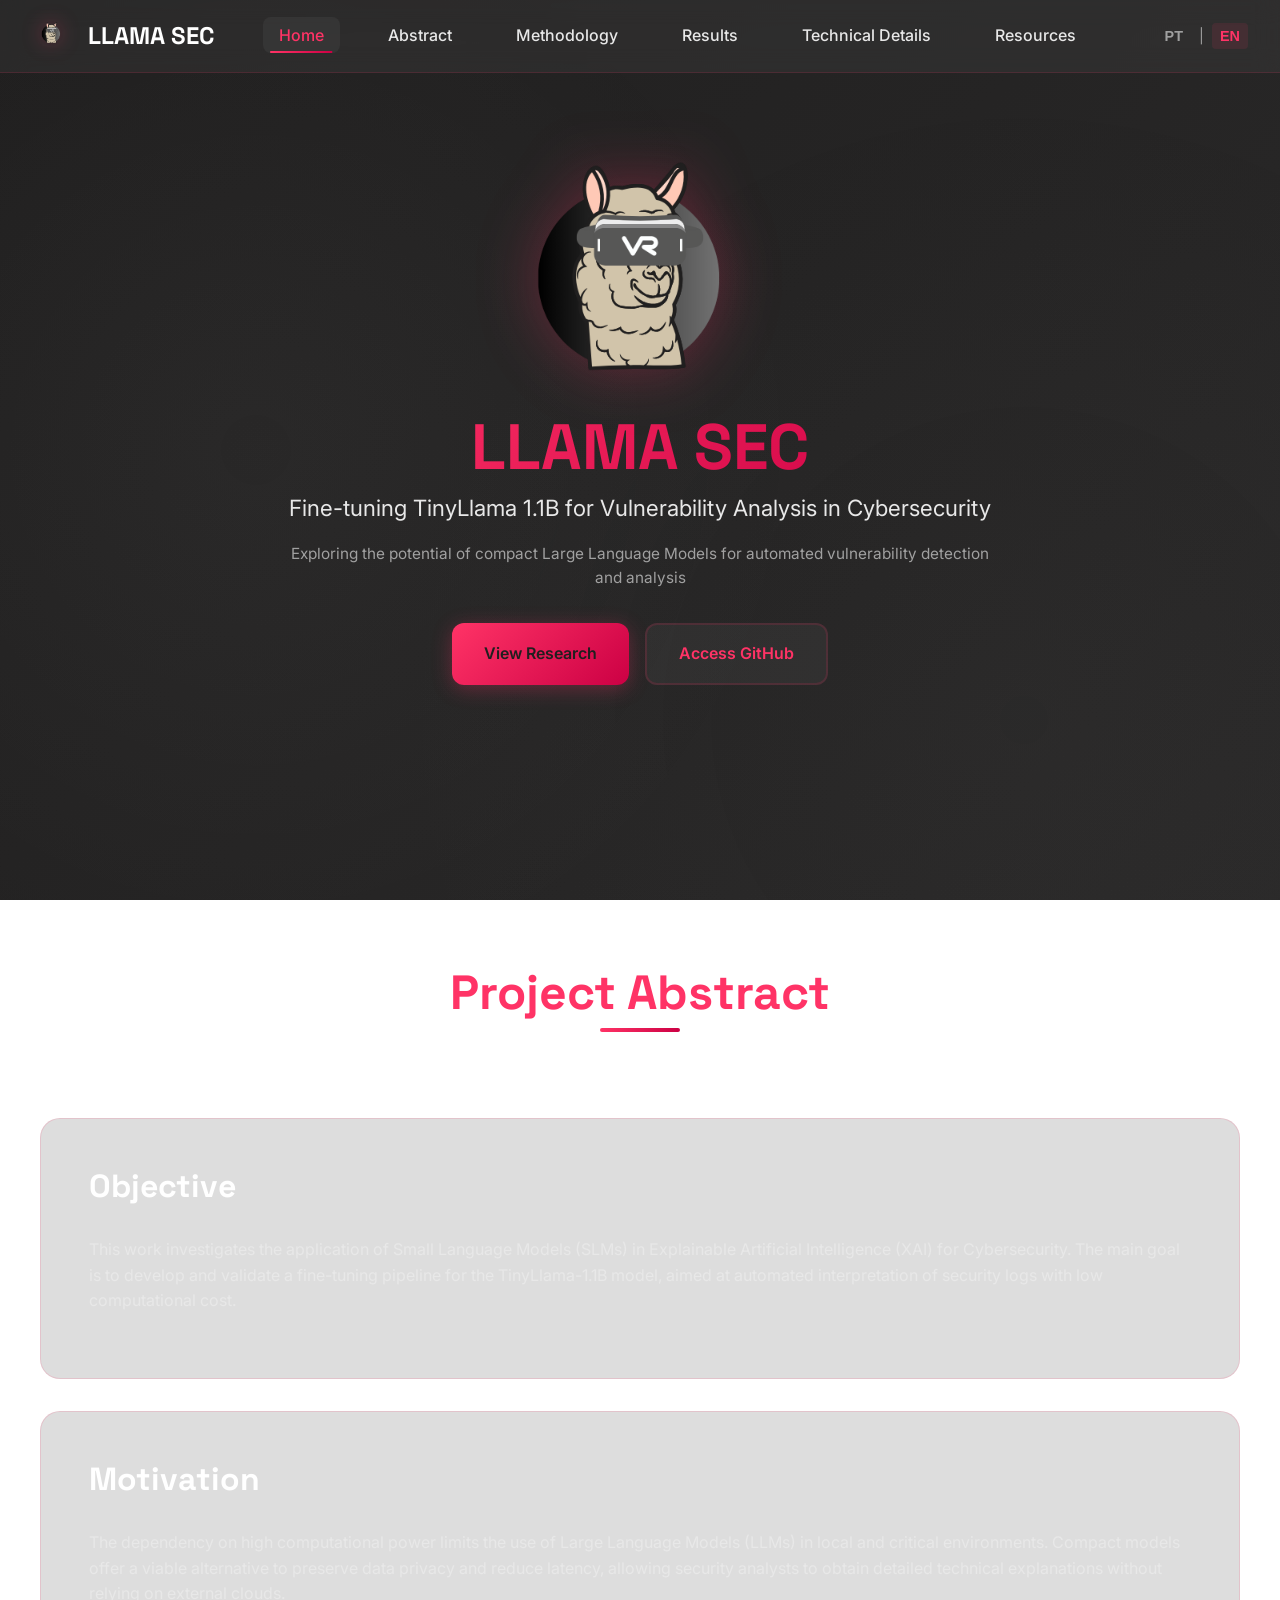
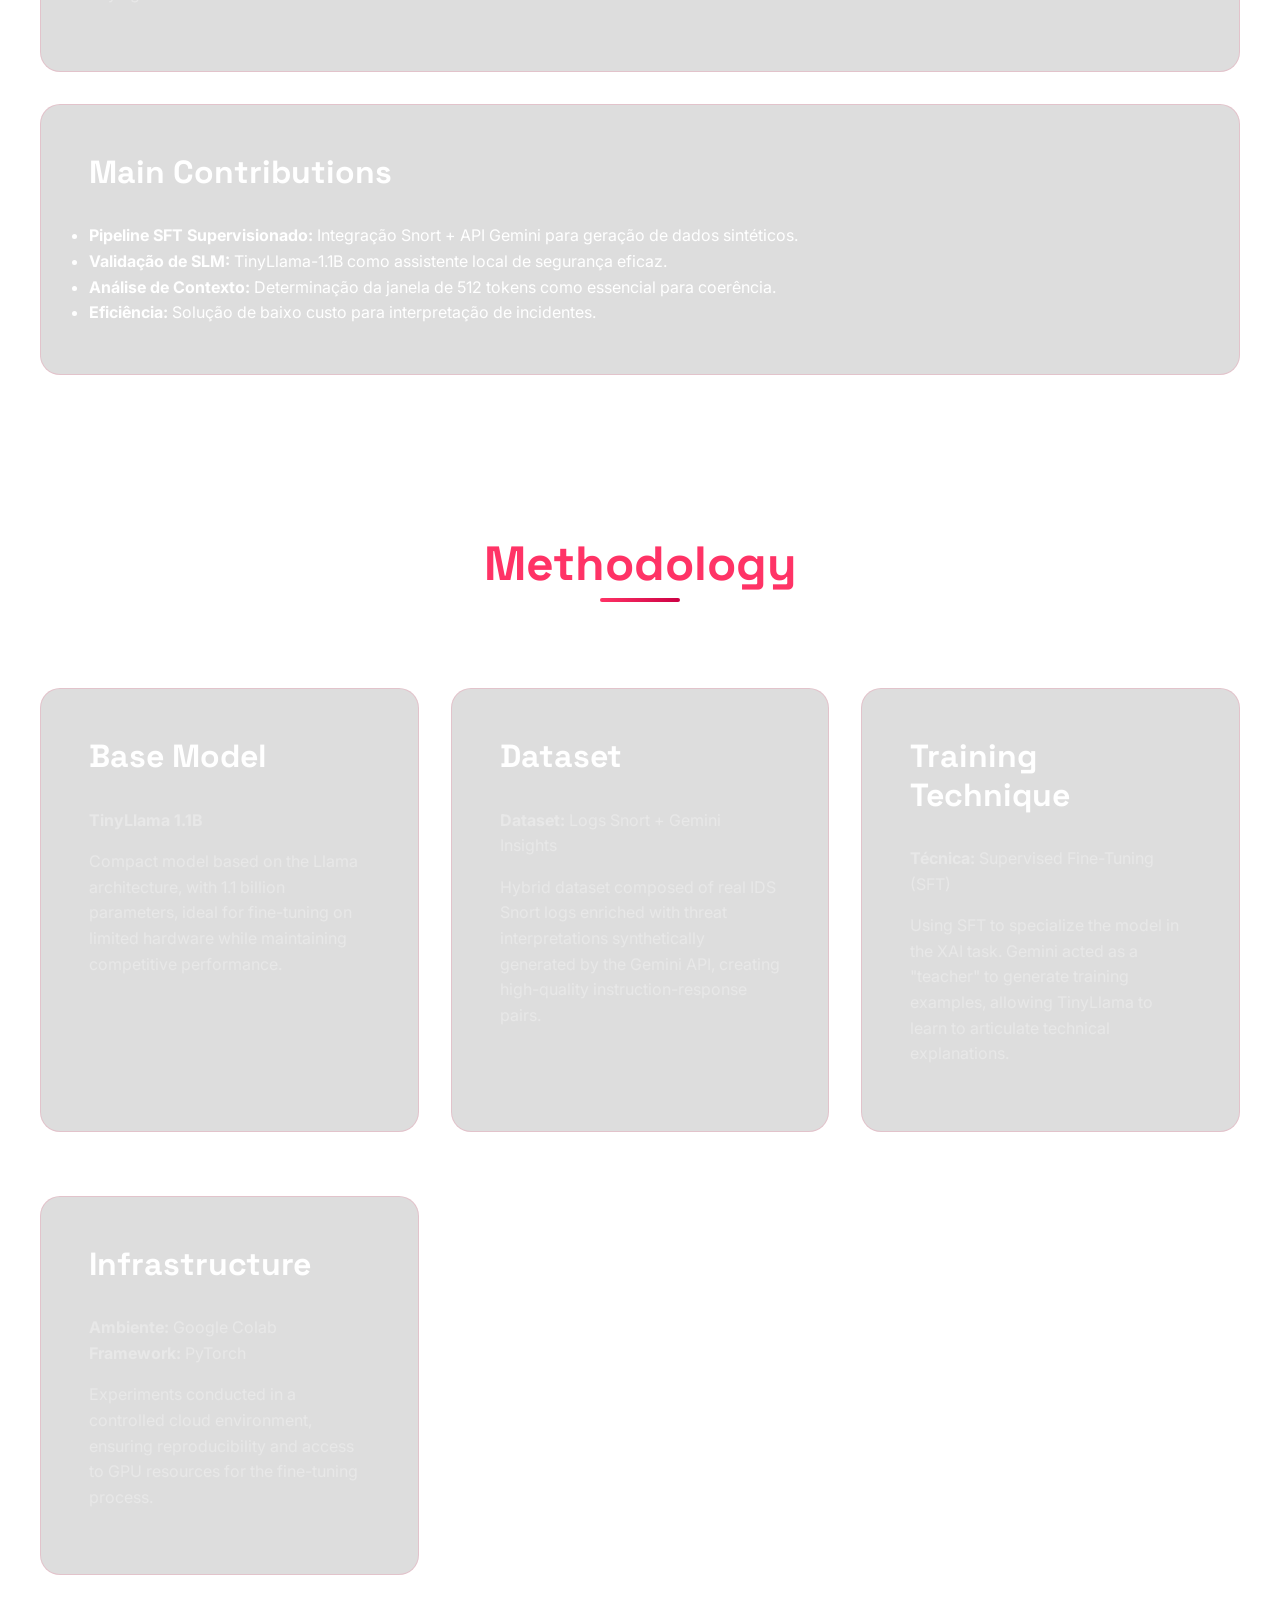
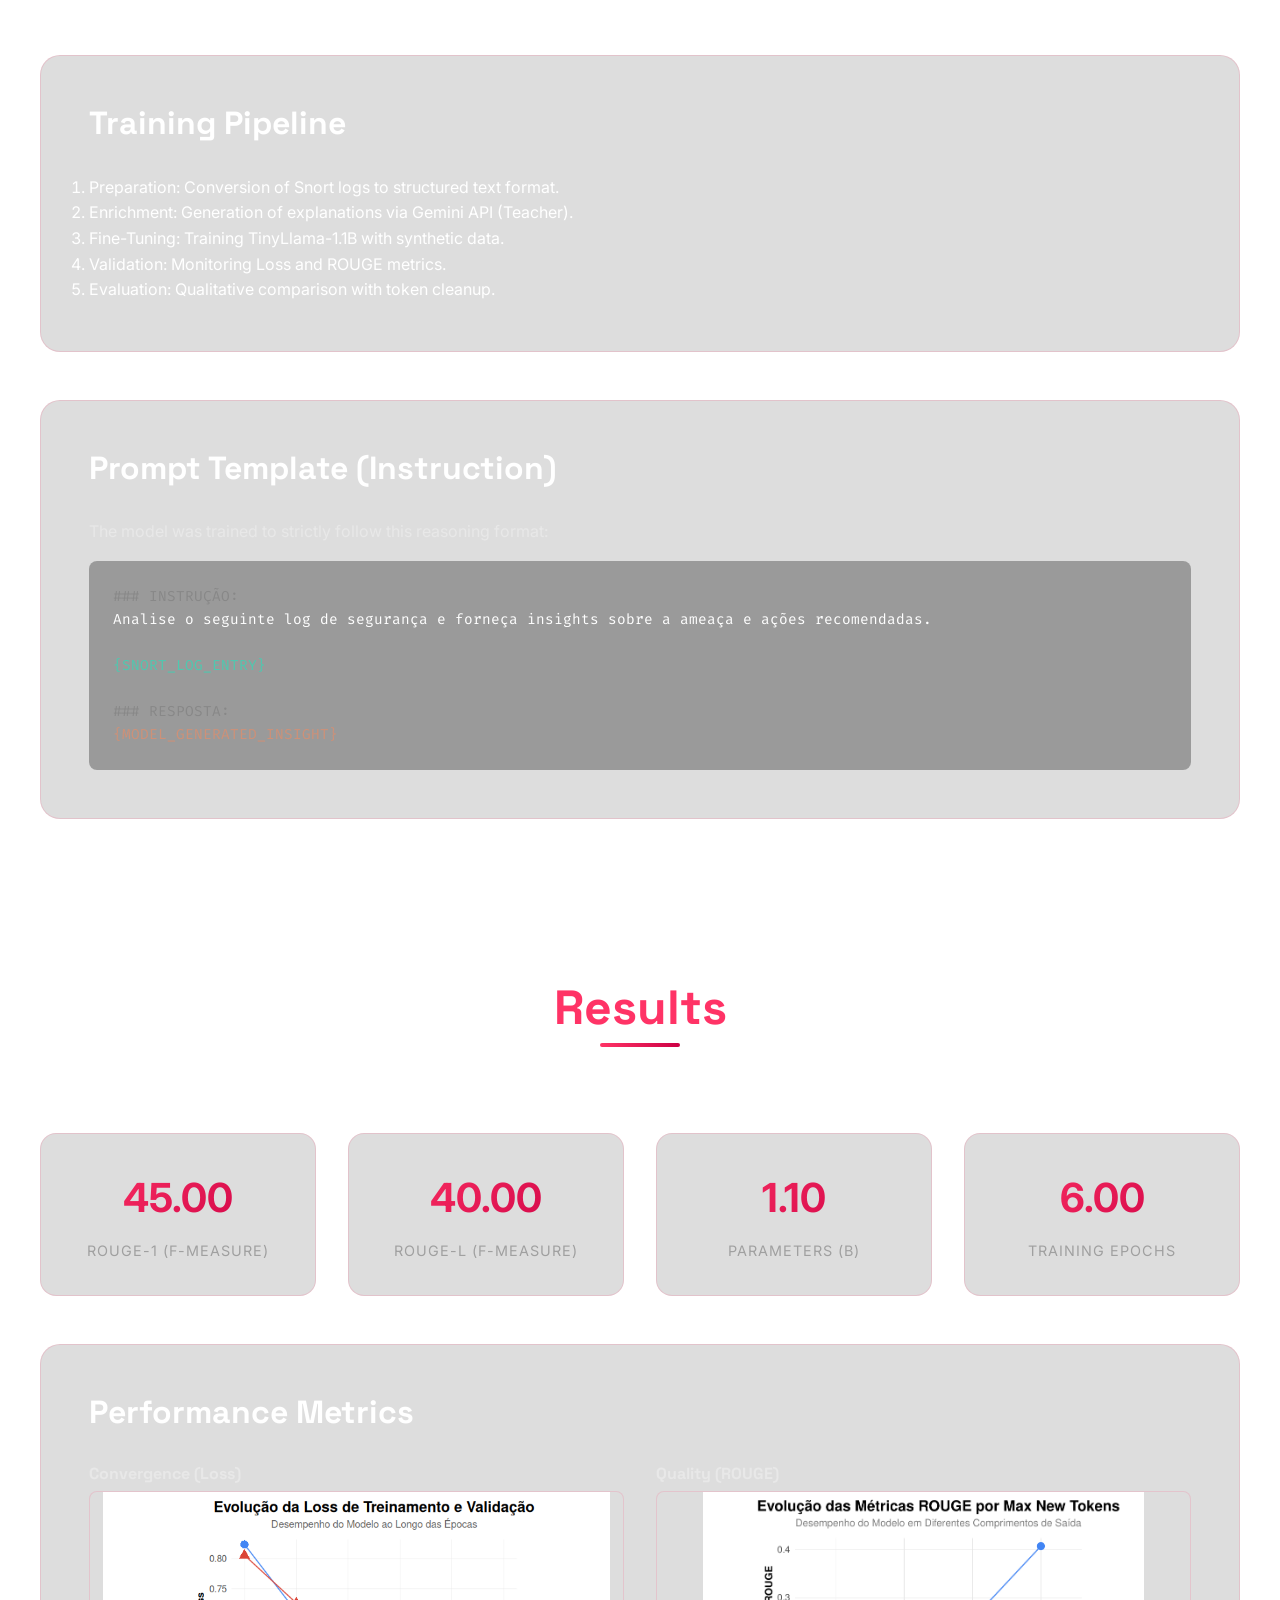
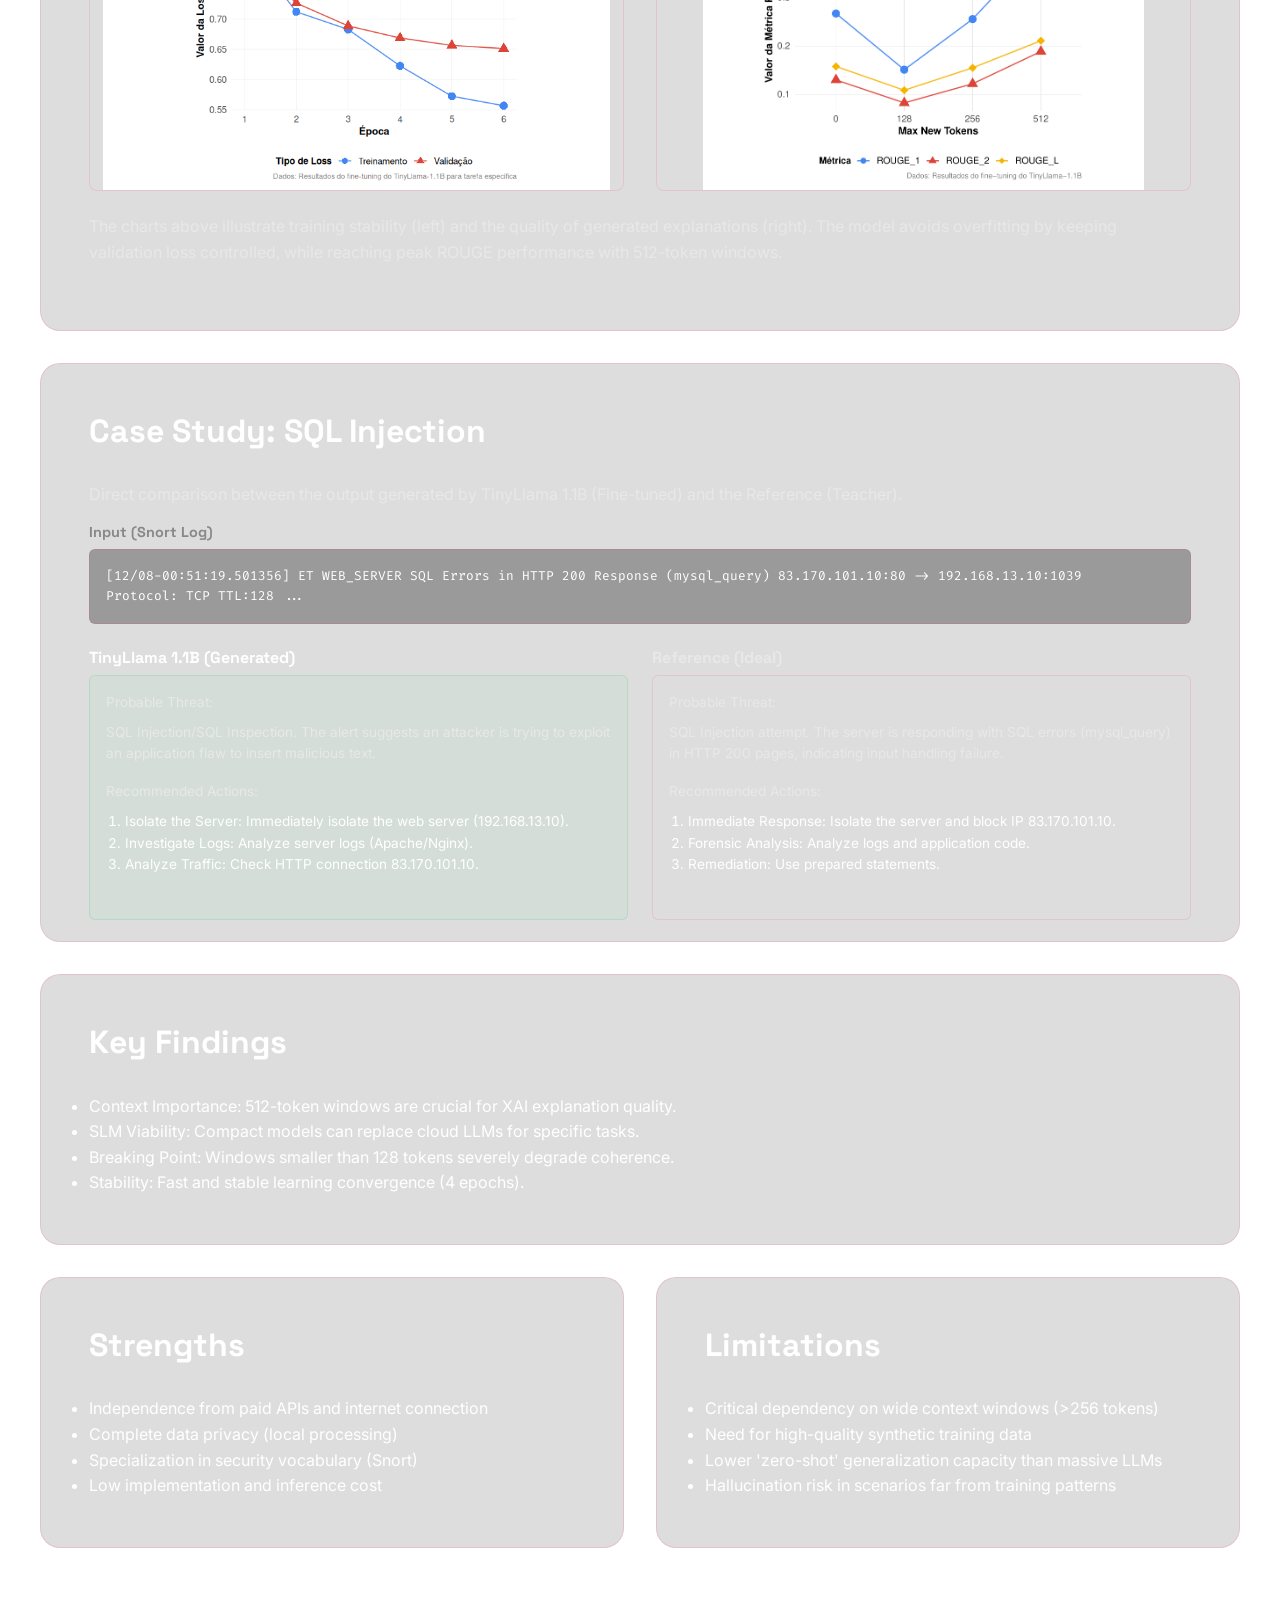
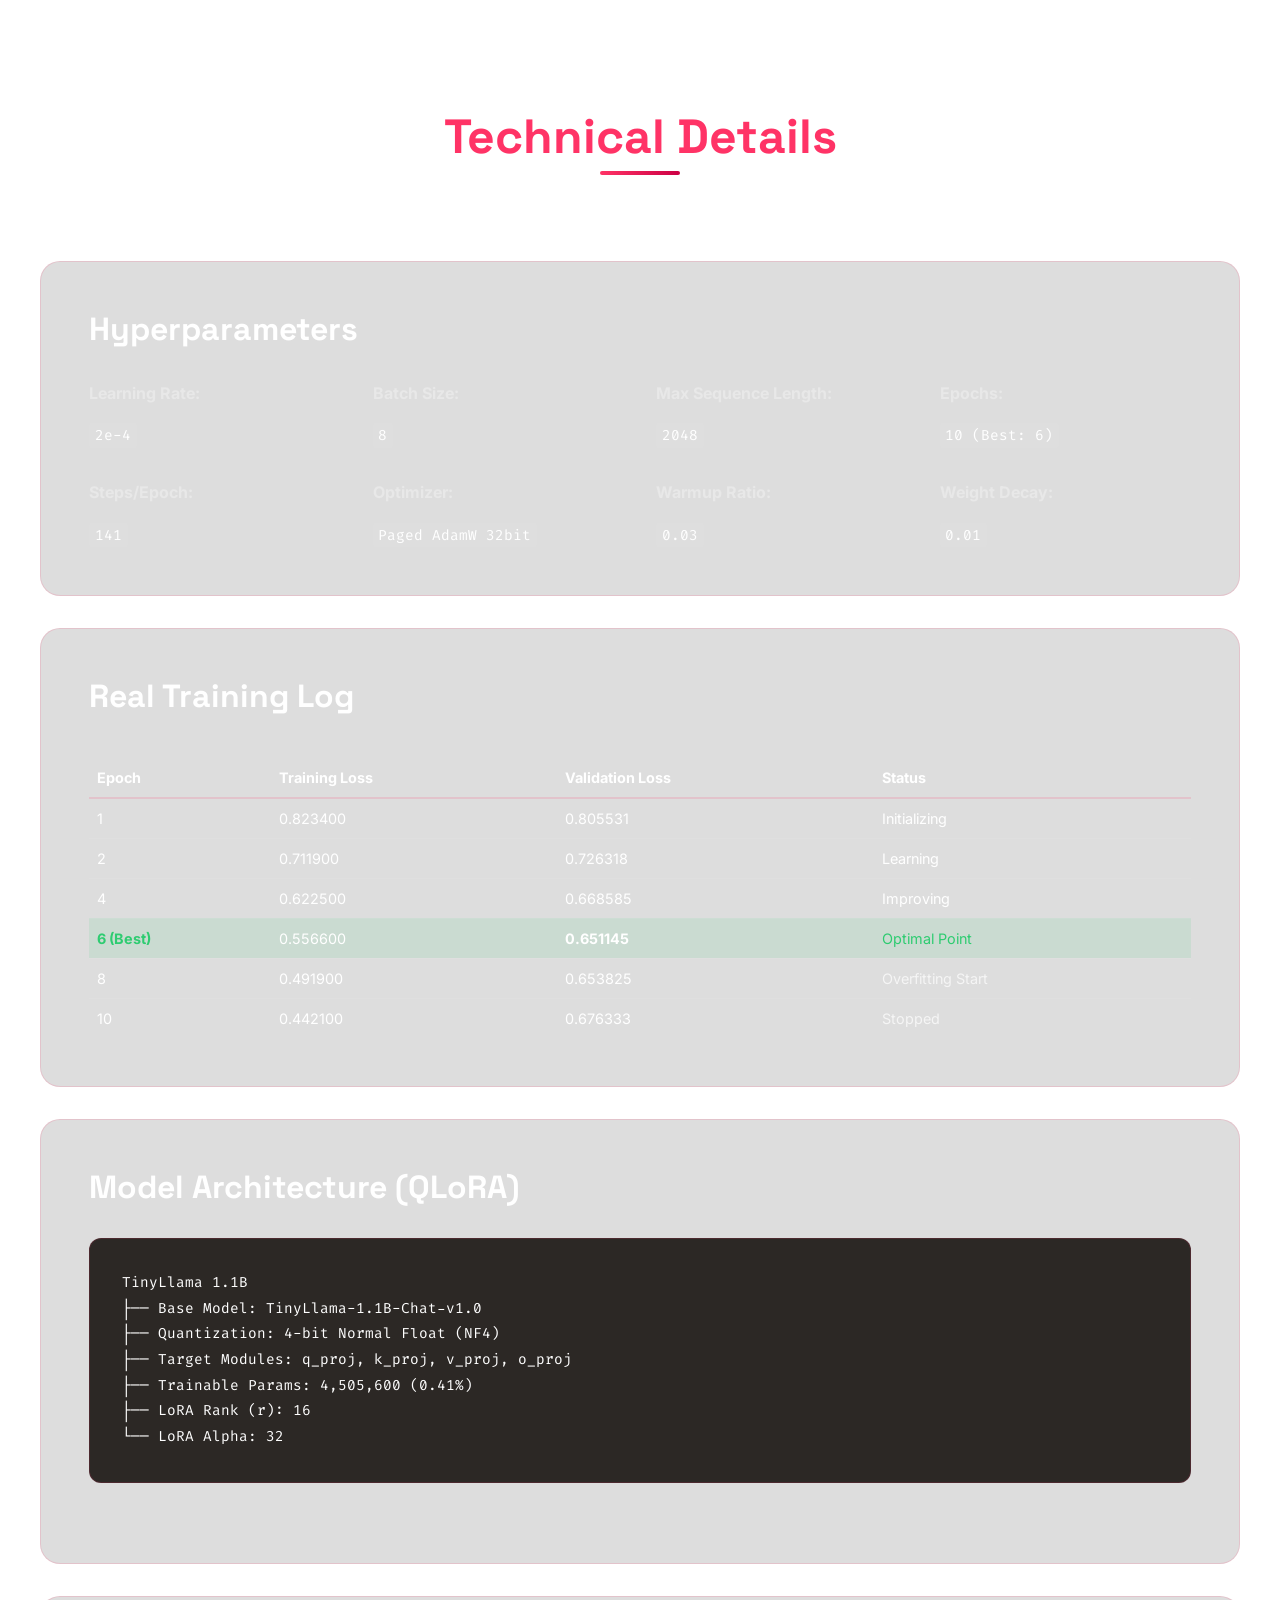
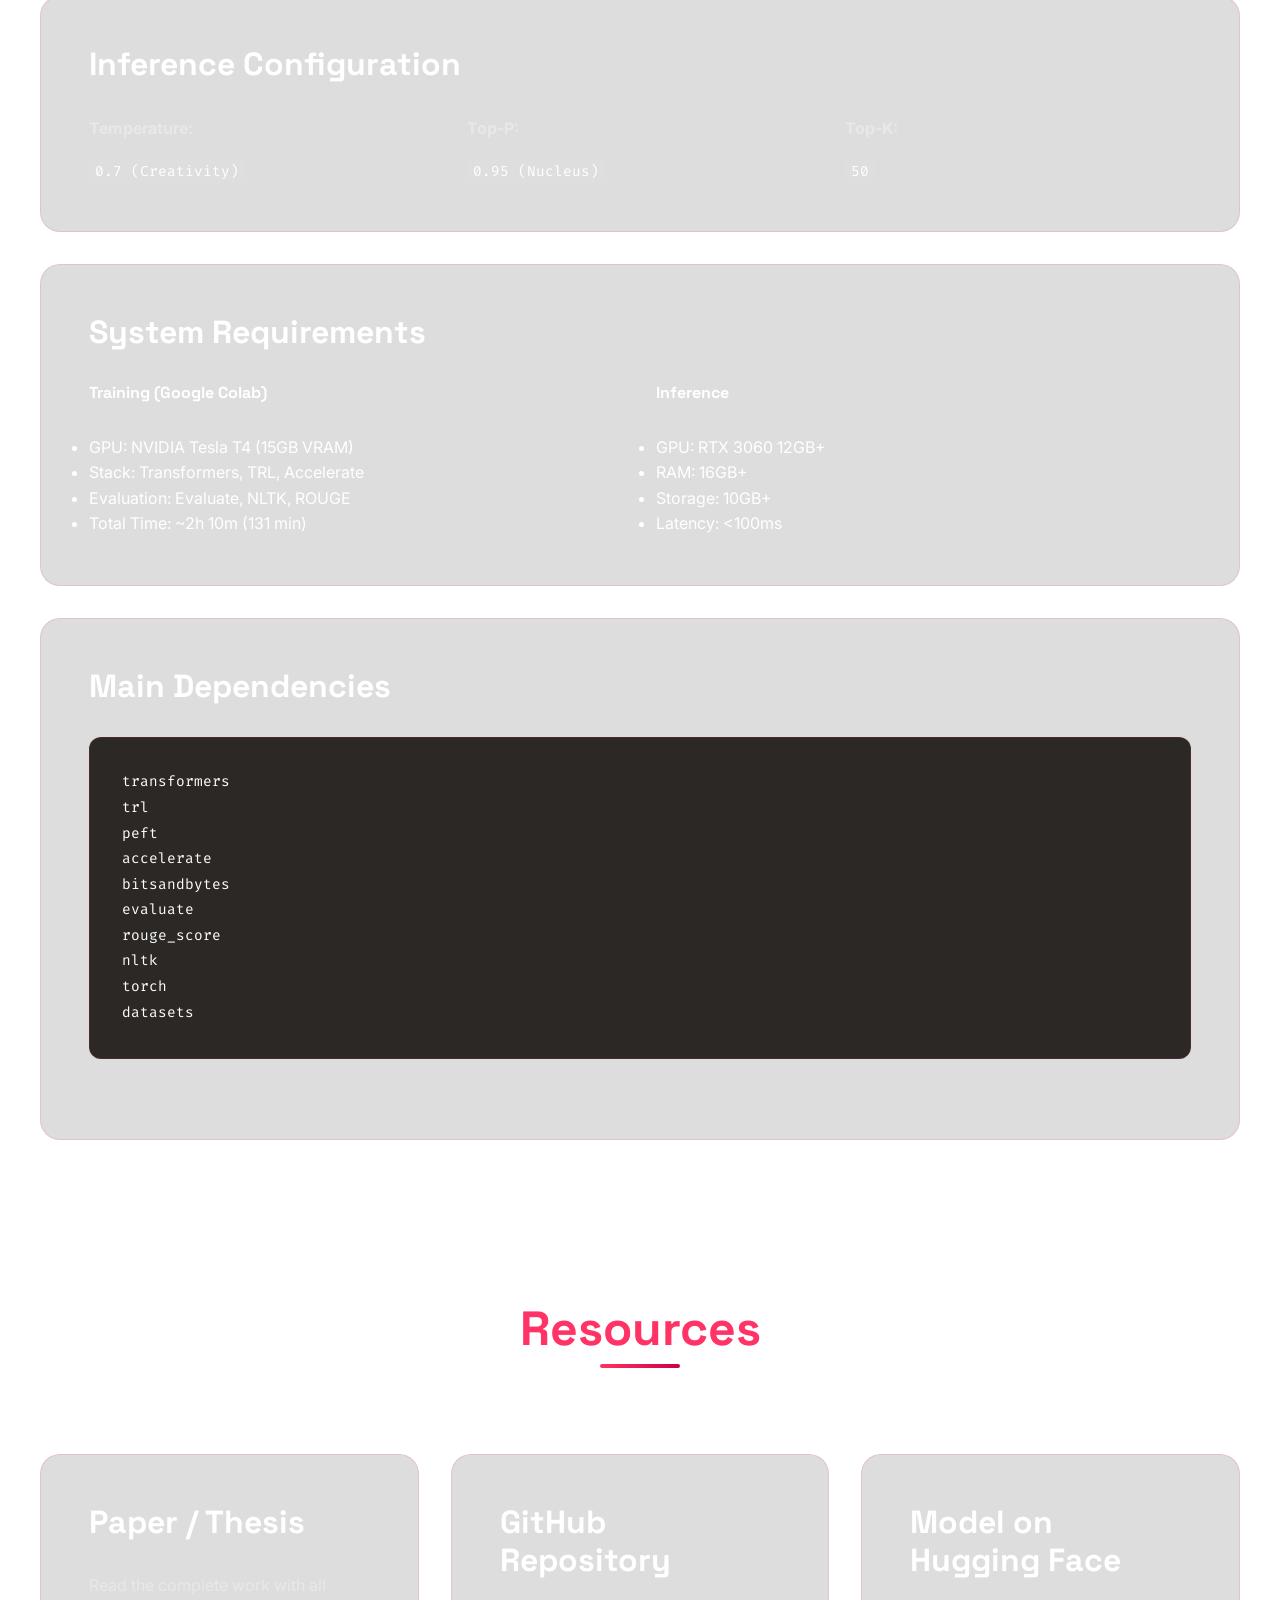
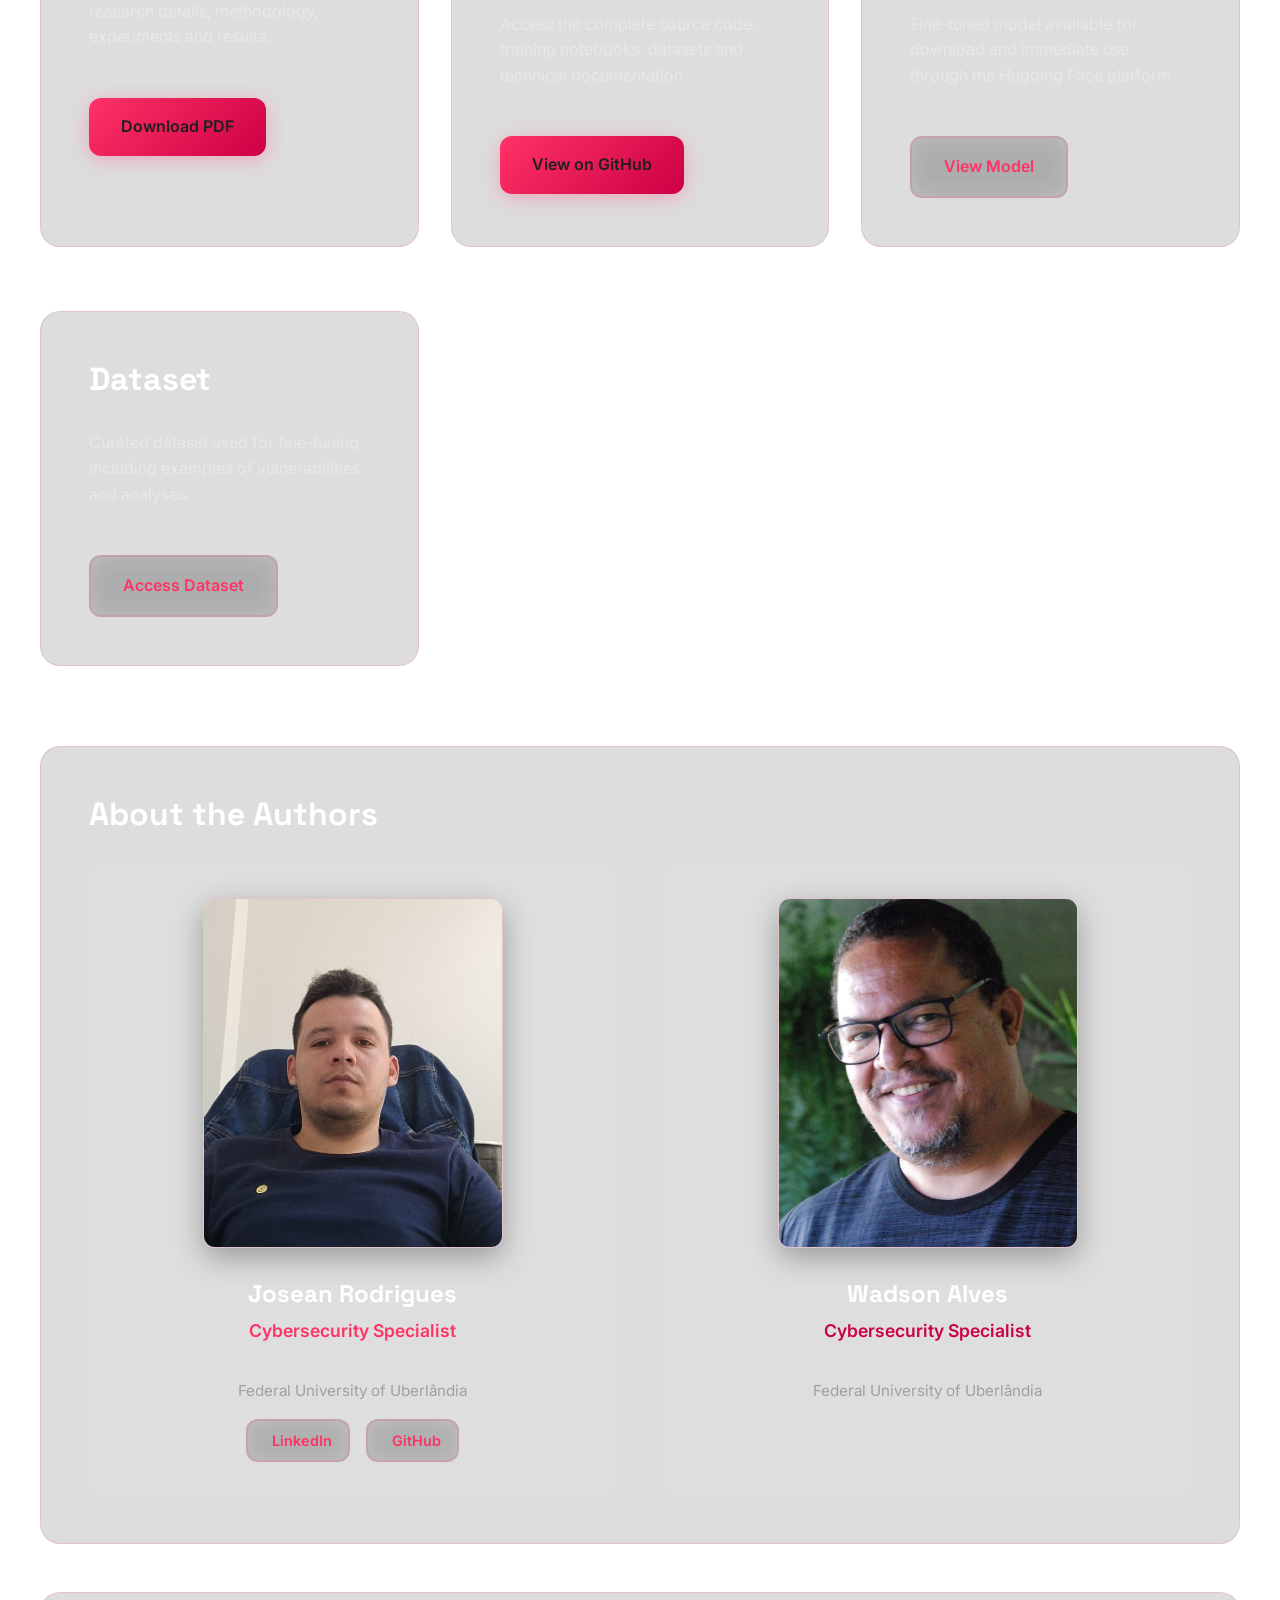
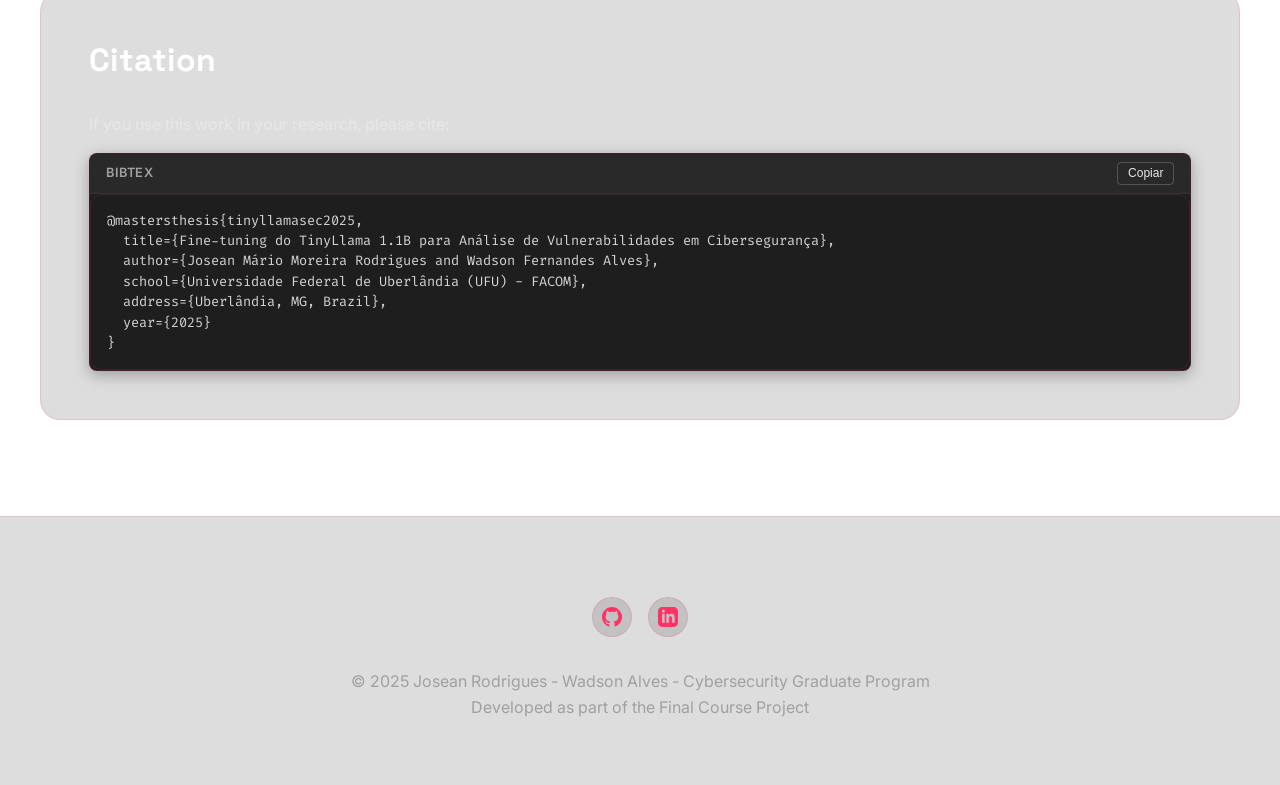
==== commit 4bfbb348: "feat(translate): adding translate to EN in all texts." ====
--- a/index.html
+++ b/index.html
@@ -31,13 +31,19 @@
             </div>
             
             <ul class="nav-links">
-                <li><a href="#home" class="active">Início</a></li>
-                <li><a href="#abstract">Resumo</a></li>
-                <li><a href="#methodology">Metodologia</a></li>
-                <li><a href="#results">Resultados</a></li>
-                <li><a href="#technical">Detalhes Técnicos</a></li>
-                <li><a href="#resources">Recursos</a></li>
+                <li><a href="#home" class="active" data-i18n="nav.home">Início</a></li>
+                <li><a href="#abstract" data-i18n="nav.abstract">Resumo</a></li>
+                <li><a href="#methodology" data-i18n="nav.methodology">Metodologia</a></li>
+                <li><a href="#results" data-i18n="nav.results">Resultados</a></li>
+                <li><a href="#technical" data-i18n="nav.technical">Detalhes Técnicos</a></li>
+                <li><a href="#resources" data-i18n="nav.resources">Recursos</a></li>
             </ul>
+            
+            <div class="lang-toggle">
+                <button class="lang-btn active" data-lang="pt">PT</button>
+                <span class="lang-divider">|</span>
+                <button class="lang-btn" data-lang="en">EN</button>
+            </div>
             
             <div class="menu-toggle">
                 <span></span>
@@ -52,13 +58,13 @@
         <div class="hero-content">
             <img src="assets/images/LLAMASEC_.png" alt="LLAMA SEC" class="hero-logo">
             <h1>LLAMA SEC</h1>
-            <p class="subtitle">Fine-tuning do TinyLlama 1.1B para Análise de Vulnerabilidades em Cibersegurança</p>
-            <p class="tagline">
+            <p class="subtitle" data-i18n="hero.subtitle">Fine-tuning do TinyLlama 1.1B para Análise de Vulnerabilidades em Cibersegurança</p>
+            <p class="tagline" data-i18n="hero.tagline">
                 Explorando o potencial de Large Language Models compactos para detecção e análise automatizada de vulnerabilidades
             </p>
             <div class="cta-buttons">
-                <a href="assets/docs/tcc_tinyllama_sec.pdf" class="btn btn-primary" target="_blank">Ver Pesquisa</a>
-                <a href="https://github.com/seu-usuario/tinyllama-sec" class="btn btn-secondary">Acessar GitHub</a>
+                <a href="assets/docs/tcc_tinyllama_sec.pdf" class="btn btn-primary" target="_blank" data-i18n="hero.btn.research">Ver Pesquisa</a>
+                <a href="https://github.com/seu-usuario/tinyllama-sec" class="btn btn-secondary" data-i18n="hero.btn.github">Acessar GitHub</a>
             </div>
         </div>
     </section>
@@ -67,12 +73,12 @@
     <section id="abstract" class="content-section">
         <div class="section-container">
             <div class="section-header fade-in">
-                <h2>Resumo do Projeto</h2>
-            </div>
-            
-            <div class="glass-card fade-in">
-                <h3>Objetivo</h3>
-                <p>
+                <h2 data-i18n="abstract.title">Resumo do Projeto</h2>
+            </div>
+            
+            <div class="glass-card fade-in">
+                <h3 data-i18n="abstract.objective.title">Objetivo</h3>
+                <p data-i18n="abstract.objective.text">
                     Este trabalho investiga a aplicação de Small Language Models (SLMs) em Inteligência Artificial Explicável (XAI) 
                     para Cibersegurança. O objetivo principal é desenvolver e validar um pipeline de fine-tuning para o 
                     modelo TinyLlama-1.1B, visando a interpretação automatizada de logs de segurança com baixo custo computacional.
@@ -80,8 +86,8 @@
             </div>
             
             <div class="glass-card fade-in">
-                <h3>Motivação</h3>
-                <p>
+                <h3 data-i18n="abstract.motivation.title">Motivação</h3>
+                <p data-i18n="abstract.motivation.text">
                     A dependência de alto poder computacional limita o uso de Large Language Models (LLMs) em ambientes locais e críticos. 
                     Modelos compactos oferecem uma alternativa viável para preservar a privacidade dos dados e reduzir a latência, 
                     permitindo que analistas de segurança obtenham explicações técnicas detalhadas sem depender de nuvens externas.
@@ -89,7 +95,7 @@
             </div>
             
             <div class="glass-card fade-in">
-                <h3>Principais Contribuições</h3>
+                <h3 data-i18n="abstract.contributions.title">Principais Contribuições</h3>
                 <ul>
                     <li><strong>Pipeline SFT Supervisionado:</strong> Integração Snort + API Gemini para geração de dados sintéticos.</li>
                     <li><strong>Validação de SLM:</strong> TinyLlama-1.1B como assistente local de segurança eficaz.</li>
@@ -104,51 +110,51 @@
     <section id="methodology" class="content-section">
         <div class="section-container">
             <div class="section-header fade-in">
-                <h2>Metodologia</h2>
+                <h2 data-i18n="methodology.title">Metodologia</h2>
             </div>
             
             <div class="grid grid-2">
                 <div class="glass-card fade-in">
-                    <h3>Modelo Base</h3>
+                    <h3 data-i18n="methodology.model.title">Modelo Base</h3>
                     <p>
                         <!-- 📝 TODO: Descreva o modelo TinyLlama utilizado -->
                         <strong>TinyLlama 1.1B</strong>
                     </p>
-                    <p>
+                    <p data-i18n="methodology.model.text">
                         Modelo compacto baseado na arquitetura Llama, com 1.1 bilhão de parâmetros, 
                         ideal para fine-tuning em hardware limitado mantendo performance competitiva.
                     </p>
                 </div>
                 
                 <div class="glass-card fade-in">
-                    <h3>Dataset</h3>
+                    <h3 data-i18n="methodology.dataset.title">Dataset</h3>
                     <p>
                         <strong>Dataset: </strong>Logs Snort + Gemini Insights
                     </p>
-                    <p>
+                    <p data-i18n="methodology.dataset.text">
                         Dataset híbrido composto por logs reais do IDS Snort enriquecidos com interpretações de ameaças 
                         geradas sinteticamente pela API Gemini, criando pares de instrução-resposta de alta qualidade.
                     </p>
                 </div>
                 
                 <div class="glass-card fade-in">
-                    <h3>Técnica de Treinamento</h3>
+                    <h3 data-i18n="methodology.training.title">Técnica de Treinamento</h3>
                     <p>
                         <strong>Técnica: </strong>Supervised Fine-Tuning (SFT)
                     </p>
-                    <p>
+                    <p data-i18n="methodology.training.text">
                         Utilização de SFT para especializar o modelo na tarefa de XAI. O Gemini atuou como "professor" 
                         para gerar exemplos de treinamento, permitindo que o TinyLlama aprendesse a articular explicações técnicas.
                     </p>
                 </div>
                 
                 <div class="glass-card fade-in">
-                    <h3>Infraestrutura</h3>
+                    <h3 data-i18n="methodology.infrastructure.title">Infraestrutura</h3>
                     <p>
                         <strong>Ambiente: </strong>Google Colab<br>
                         <strong>Framework: </strong>PyTorch
                     </p>
-                    <p>
+                    <p data-i18n="methodology.infrastructure.text">
                         Experimentos conduzidos em ambiente controlado na nuvem, garantindo reprodutibilidade 
                         e acesso a recursos de GPU para o processo de fine-tuning.
                     </p>
@@ -156,23 +162,22 @@
             </div>
             
             <div class="glass-card fade-in mt-lg">
-                <h3>Pipeline de Treinamento</h3>
+                <h3 data-i18n="methodology.pipeline.title">Pipeline de Treinamento</h3>
                 <p>
                     <!-- 📝 TODO: Descreva o processo de treinamento passo a passo -->
                 </p>
                 <ol>
-                    <li><strong>Preparação:</strong> Conversão de logs Snort para formato textual estruturado.</li>
-                    <li><strong>Enriquecimento:</strong> Geração de explanations via API Gemini (Teacher).</li>
-                    <li><strong>Fine-Tuning:</strong> Treinamento do TinyLlama-1.1B com os dados sintéticos.</li>
-                    <li><strong>Validação:</strong> Monitoramento de Loss e métricas ROUGE.</li>
-                    <li><strong>Avaliação:</strong> Comparação qualitativa com limpeza de tokens (Split "### RESPOSTA:").</li>
+                    <li data-i18n="methodology.pipeline.step1">Preparação: Conversão de logs Snort para formato textual estruturado.</li>
+                    <li data-i18n="methodology.pipeline.step2">Enriquecimento: Geração de explanations via API Gemini (Teacher).</li>
+                    <li data-i18n="methodology.pipeline.step3">Fine-Tuning: Treinamento do TinyLlama-1.1B com os dados sintéticos.</li>
+                    <li data-i18n="methodology.pipeline.step4">Validação: Monitoramento de Loss e métricas ROUGE.</li>
+                    <li data-i18n="methodology.pipeline.step5">Avaliação: Comparação qualitativa com limpeza de tokens.</li>
                 </ol>
-                </ol>
             </div>
 
             <div class="glass-card fade-in mt-lg">
-                <h3>Template de Prompt (Instrução)</h3>
-                <p>
+                <h3 data-i18n="methodology.prompt.title">Template de Prompt (Instrução)</h3>
+                <p data-i18n="methodology.prompt.text">
                     O modelo foi treinado para seguir rigorosamente este formato de raciocínio:
                 </p>
                 <div style="background: rgba(0,0,0,0.3); padding: 1.5rem; border-radius: 8px; border-left: 4px solid var(--color-primary); font-family: 'Fira Code', monospace; font-size: 0.9rem; margin-top: 1rem;">
@@ -192,7 +197,7 @@
     <section id="results" class="content-section">
         <div class="section-container">
             <div class="section-header fade-in">
-                <h2>Resultados</h2>
+                <h2 data-i18n="results.title">Resultados</h2>
             </div>
             
             <!-- Key Metrics -->
@@ -208,28 +213,28 @@
 
                 <div class="stat-card">
                     <span class="stat-value" data-value="1.1">0</span>
-                    <span class="stat-label">Parâmetros (B)</span>
+                    <span class="stat-label" data-i18n="results.stats.params">Parâmetros (B)</span>
                 </div>
                 <div class="stat-card">
                     <span class="stat-value" data-value="6">0</span>
-                    <span class="stat-label">Épocas Treinamento</span>
+                    <span class="stat-label" data-i18n="results.stats.epochs">Épocas Treinamento</span>
                 </div>
             </div>
             
             <!-- 📝 TODO: Adicione seus gráficos aqui -->
             <div class="glass-card fade-in">
-                <h3>Métricas de Performance</h3>
+                <h3 data-i18n="results.metrics.title">Métricas de Performance</h3>
                 <div class="grid grid-2" style="gap: 2rem; margin-top: 1rem; margin-bottom: 1rem;">
                     <div>
-                        <h4 style="margin-bottom: 0.5rem; font-size: 1rem; color: var(--color-text-secondary);">Convergência (Loss)</h4>
+                        <h4 style="margin-bottom: 0.5rem; font-size: 1rem; color: var(--color-text-secondary);" data-i18n="results.metrics.loss">Convergência (Loss)</h4>
                         <img src="assets/images/grafico_loss.png" alt="Gráfico de Loss: Treinamento vs Validação" class="zoomable" style="width: 100%; height: 300px; object-fit: contain; border-radius: 8px; border: 1px solid var(--glass-border); background: rgba(255,255,255,0.02);">
                     </div>
                     <div>
-                        <h4 style="margin-bottom: 0.5rem; font-size: 1rem; color: var(--color-text-secondary);">Qualidade (ROUGE)</h4>
+                        <h4 style="margin-bottom: 0.5rem; font-size: 1rem; color: var(--color-text-secondary);" data-i18n="results.metrics.quality">Qualidade (ROUGE)</h4>
                         <img src="assets/images/grafico_rouge.png" alt="Gráfico de Métricas ROUGE" class="zoomable" style="width: 100%; height: 300px; object-fit: contain; border-radius: 8px; border: 1px solid var(--glass-border); background: rgba(255,255,255,0.02);">
                     </div>
                 </div>
-                <p>
+                <p data-i18n="results.metrics.text">
                     Os gráficos acima ilustram a estabilidade do treinamento (esquerda) e a qualidade das explicações geradas (direita). 
                     Observa-se que o modelo evita overfitting mantendo a loss de validação controlada, enquanto atinge seu pico de 
                     performance ROUGE com janelas de 512 tokens.
@@ -238,11 +243,11 @@
 
             <!-- New Case Study Section -->
             <div class="glass-card fade-in">
-                <h3>Estudo de Caso: SQL Injection</h3>
-                <p style="margin-bottom: 1rem;">Comparação direta entre o output gerado pelo <strong>TinyLlama 1.1B</strong> (Fine-tuned) e a Referência (Teacher).</p>
+                <h3 data-i18n="results.casestudy.title">Estudo de Caso: SQL Injection</h3>
+                <p style="margin-bottom: 1rem;" data-i18n="results.casestudy.desc">Comparação direta entre o output gerado pelo TinyLlama 1.1B (Fine-tuned) e a Referência (Teacher).</p>
                 
                 <div style="margin-bottom: 1.5rem;">
-                    <h4 style="font-size: 0.9rem; color: #888; margin-bottom: 0.5rem;">Entrada (Log Snort)</h4>
+                    <h4 style="font-size: 0.9rem; color: #888; margin-bottom: 0.5rem;" data-i18n="results.casestudy.input">Entrada (Log Snort)</h4>
                     <div style="background: rgba(0,0,0,0.3); padding: 1rem; border-radius: 6px; font-family: 'Fira Code', monospace; font-size: 0.8rem; border: 1px solid var(--glass-border);">
                         [12/08-00:51:19.501356] ET WEB_SERVER SQL Errors in HTTP 200 Response (mysql_query) 83.170.101.10:80 -> 192.168.13.10:1039<br>
                         Protocol: TCP TTL:128 ...
@@ -251,28 +256,28 @@
 
                 <div class="grid grid-2" style="gap: 1.5rem;">
                     <div>
-                        <h4 style="color: var(--color-primary); margin-bottom: 0.5rem;">TinyLlama 1.1B (Gerado)</h4>
+                        <h4 style="color: var(--color-primary); margin-bottom: 0.5rem;" data-i18n="results.casestudy.generated">TinyLlama 1.1B (Gerado)</h4>
                         <div style="background: rgba(46, 204, 113, 0.05); padding: 1rem; border-radius: 6px; font-size: 0.85rem; border: 1px solid rgba(46, 204, 113, 0.2); height: 100%;">
-                            <p style="margin-bottom: 0.5rem;"><strong>Ameaça Provável:</strong></p>
-                            <p>SQL Injection/SQL Inspeção. O alerta sugere que um atacante está tentando explorar uma falha na aplicação para inserir texto malicioso.</p>
-                            <p style="margin-top: 1rem; margin-bottom: 0.5rem;"><strong>Ações Recomendadas:</strong></p>
+                            <p style="margin-bottom: 0.5rem;" data-i18n="results.casestudy.threat"><strong>Ameaça Provável:</strong></p>
+                            <p data-i18n="results.casestudy.threat.gen">SQL Injection/SQL Inspeção. O alerta sugere que um atacante está tentando explorar uma falha na aplicação para inserir texto malicioso.</p>
+                            <p style="margin-top: 1rem; margin-bottom: 0.5rem;" data-i18n="results.casestudy.actions"><strong>Ações Recomendadas:</strong></p>
                             <ol style="padding-left: 1.2rem;">
-                                <li><strong>Isolar o Servidor:</strong> Imediatamente, isole o servidor web (192.168.13.10).</li>
-                                <li><strong>Investigar Logs:</strong> Analise logs do servidor (Apache/Nginx).</li>
-                                <li><strong>Analisar Tráfego:</strong> Verifique conexão HTTP 83.170.101.10.</li>
+                                <li data-i18n="results.casestudy.action1.gen">Isolar o Servidor: Imediatamente, isole o servidor web (192.168.13.10).</li>
+                                <li data-i18n="results.casestudy.action2.gen">Investigar Logs: Analise logs do servidor (Apache/Nginx).</li>
+                                <li data-i18n="results.casestudy.action3.gen">Analisar Tráfego: Verifique conexão HTTP 83.170.101.10.</li>
                             </ol>
                         </div>
                     </div>
                     <div>
-                        <h4 style="color: var(--color-text-secondary); margin-bottom: 0.5rem;">Referência (Ideal)</h4>
+                        <h4 style="color: var(--color-text-secondary); margin-bottom: 0.5rem;" data-i18n="results.casestudy.reference">Referência (Ideal)</h4>
                         <div style="background: rgba(255, 255, 255, 0.02); padding: 1rem; border-radius: 6px; font-size: 0.85rem; border: 1px solid var(--glass-border); height: 100%;">
-                            <p style="margin-bottom: 0.5rem;"><strong>Ameaça Provável:</strong></p>
-                            <p>Tentativa de SQL Injection. O servidor está respondendo com erros SQL (mysql_query) em páginas HTTP 200, indicando falha no tratamento de input.</p>
-                            <p style="margin-top: 1rem; margin-bottom: 0.5rem;"><strong>Ações Recomendadas:</strong></p>
+                            <p style="margin-bottom: 0.5rem;" data-i18n="results.casestudy.threat"><strong>Ameaça Provável:</strong></p>
+                            <p data-i18n="results.casestudy.threat.ref">Tentativa de SQL Injection. O servidor está respondendo com erros SQL (mysql_query) em páginas HTTP 200, indicando falha no tratamento de input.</p>
+                            <p style="margin-top: 1rem; margin-bottom: 0.5rem;" data-i18n="results.casestudy.actions"><strong>Ações Recomendadas:</strong></p>
                             <ol style="padding-left: 1.2rem;">
-                                <li><strong>Resposta Imediata:</strong> Isole o servidor e bloqueie o IP 83.170.101.10.</li>
-                                <li><strong>Análise Forense:</strong> Analise logs e código da aplicação.</li>
-                                <li><strong>Remediação:</strong> Use prepared statements.</li>
+                                <li data-i18n="results.casestudy.action1.ref">Resposta Imediata: Isole o servidor e bloqueie o IP 83.170.101.10.</li>
+                                <li data-i18n="results.casestudy.action2.ref">Análise Forense: Analise logs e código da aplicação.</li>
+                                <li data-i18n="results.casestudy.action3.ref">Remediação: Use prepared statements.</li>
                             </ol>
                         </div>
                     </div>
@@ -280,36 +285,36 @@
             </div>
             
             <div class="glass-card fade-in">
-                <h3>Principais Descobertas</h3>
+                <h3 data-i18n="results.findings.title">Principais Descobertas</h3>
                 <ul>
                     <!-- 📝 TODO: Liste os principais resultados e descobertas -->
-                    <li><strong>Importância do Contexto:</strong> Janelas de 512 tokens são cruciais para a qualidade das explicações XAI.</li>
-                    <li><strong>Viabilidade do SLM:</strong> Modelos compactos podem substituir LLMs em nuvem para tarefas específicas.</li>
-                    <li><strong>Ponto de Quebra:</strong> Janelas menores que 128 tokens degradam severamente a coerência.</li>
-                    <li><strong>Estabilidade:</strong> Convergência de aprendizado rápida e estável (4 épocas).</li>
+                    <li data-i18n="results.findings.item1">Importância do Contexto: Janelas de 512 tokens são cruciais para a qualidade das explicações XAI.</li>
+                    <li data-i18n="results.findings.item2">Viabilidade do SLM: Modelos compactos podem substituir LLMs em nuvem para tarefas específicas.</li>
+                    <li data-i18n="results.findings.item3">Ponto de Quebra: Janelas menores que 128 tokens degradam severamente a coerência.</li>
+                    <li data-i18n="results.findings.item4">Estabilidade: Convergência de aprendizado rápida e estável (4 épocas).</li>
                 </ul>
             </div>
             
             <div class="grid grid-2">
                 <div class="glass-card fade-in">
-                    <h3>Pontos Fortes</h3>
+                    <h3 data-i18n="results.strengths.title">Pontos Fortes</h3>
                     <ul>
                         <!-- 📝 TODO: Liste os pontos fortes identificados -->
-                        <li>Independência de APIs pagas e conexão com internet</li>
-                        <li>Privacidade total dos dados (processamento local)</li>
-                        <li>Especialização em vocabulário de segurança (Snort)</li>
-                        <li>Baixo custo de implementação e inferência</li>
+                        <li data-i18n="results.strengths.item1">Independência de APIs pagas e conexão com internet</li>
+                        <li data-i18n="results.strengths.item2">Privacidade total dos dados (processamento local)</li>
+                        <li data-i18n="results.strengths.item3">Especialização em vocabulário de segurança (Snort)</li>
+                        <li data-i18n="results.strengths.item4">Baixo custo de implementação e inferência</li>
                     </ul>
                 </div>
                 
                 <div class="glass-card fade-in">
-                    <h3>Limitações</h3>
+                    <h3 data-i18n="results.limitations.title">Limitações</h3>
                     <ul>
                         <!-- 📝 TODO: Liste as limitações identificadas -->
-                        <li>Dependência crítica de janelas de contexto amplas (>256 tokens)</li>
-                        <li>Necessidade de dados de treinamento sintéticos de alta qualidade</li>
-                        <li>Menor capacidade de generalização 'zero-shot' que LLMs massivos</li>
-                        <li>Risco de alucinação em cenários muito fora do padrão de treino</li>
+                        <li data-i18n="results.limitations.item1">Dependência crítica de janelas de contexto amplas (>256 tokens)</li>
+                        <li data-i18n="results.limitations.item2">Necessidade de dados de treinamento sintéticos de alta qualidade</li>
+                        <li data-i18n="results.limitations.item3">Menor capacidade de generalização 'zero-shot' que LLMs massivos</li>
+                        <li data-i18n="results.limitations.item4">Risco de alucinação em cenários muito fora do padrão de treino</li>
                     </ul>
                 </div>
             </div>
@@ -320,11 +325,11 @@
     <section id="technical" class="content-section">
         <div class="section-container">
             <div class="section-header fade-in">
-                <h2>Detalhes Técnicos</h2>
-            </div>
-            
-            <div class="glass-card fade-in">
-                <h3>Hiperparâmetros</h3>
+                <h2 data-i18n="technical.title">Detalhes Técnicos</h2>
+            </div>
+            
+            <div class="glass-card fade-in">
+                <h3 data-i18n="technical.hyperparams.title">Hiperparâmetros</h3>
                 <div class="grid grid-3">
                     <div>
                         <p><strong>Learning Rate:</strong></p>
@@ -363,7 +368,7 @@
 
             <!-- New Training Log Section -->
             <div class="glass-card fade-in">
-                <h3>Log de Treinamento Real</h3>
+                <h3 data-i18n="technical.log.title">Log de Treinamento Real</h3>
                 <div style="overflow-x: auto;">
                     <table style="width: 100%; border-collapse: collapse; margin-top: 10px; font-size: 0.9rem;">
                         <thead>
@@ -417,7 +422,7 @@
             </div>
             
             <div class="glass-card fade-in">
-                <h3>Arquitetura do Modelo (QLoRA)</h3>
+                <h3 data-i18n="technical.architecture.title">Arquitetura do Modelo (QLoRA)</h3>
                 <pre><code>TinyLlama 1.1B
 ├── Base Model: TinyLlama-1.1B-Chat-v1.0
 ├── Quantization: 4-bit Normal Float (NF4)
@@ -428,7 +433,7 @@
             </div>
             
             <div class="glass-card fade-in">
-                <h3>Configuração de Inferência</h3>
+                <h3 data-i18n="technical.inference.title">Configuração de Inferência</h3>
                 <div class="grid grid-3">
                     <div>
                         <p><strong>Temperature:</strong></p>
@@ -446,31 +451,31 @@
             </div>
             
             <div class="glass-card fade-in">
-                <h3>Requisitos do Sistema</h3>
+                <h3 data-i18n="technical.requirements.title">Requisitos do Sistema</h3>
                 <div class="grid grid-2">
                     <div>
-                        <h4>Treinamento (Google Colab)</h4>
+                        <h4 data-i18n="technical.requirements.training">Treinamento (Google Colab)</h4>
                         <ul>
-                            <li><strong>GPU:</strong> NVIDIA Tesla T4 (15GB VRAM)</li>
-                            <li><strong>Stack:</strong> Transformers, TRL, Accelerate</li>
-                            <li><strong>Avaliação:</strong> Evaluate, NLTK, ROUGE</li>
-                            <li><strong>Tempo Total:</strong> ~2h 10m (131 min)</li>
+                            <li data-i18n="technical.requirements.gpu.train">GPU: NVIDIA Tesla T4 (15GB VRAM)</li>
+                            <li data-i18n="technical.requirements.stack">Stack: Transformers, TRL, Accelerate</li>
+                            <li data-i18n="technical.requirements.eval">Avaliação: Evaluate, NLTK, ROUGE</li>
+                            <li data-i18n="technical.requirements.time">Tempo Total: ~2h 10m (131 min)</li>
                         </ul>
                     </div>
                     <div>
-                        <h4>Inferência</h4>
+                        <h4 data-i18n="technical.requirements.inference">Inferência</h4>
                         <ul>
-                            <li><strong>GPU:</strong> <!-- 📝 TODO --> RTX 3060 12GB+</li>
-                            <li><strong>RAM:</strong> <!-- 📝 TODO --> 16GB+</li>
-                            <li><strong>Storage:</strong> <!-- 📝 TODO --> 10GB+</li>
-                            <li><strong>Latência:</strong> <!-- 📝 TODO --> <100ms</li>
+                            <li data-i18n="technical.requirements.gpu.inf">GPU: RTX 3060 12GB+</li>
+                            <li data-i18n="technical.requirements.ram">RAM: 16GB+</li>
+                            <li data-i18n="technical.requirements.storage">Storage: 10GB+</li>
+                            <li data-i18n="technical.requirements.latency">Latência: <100ms</li>
                         </ul>
                     </div>
                 </div>
             </div>
             
             <div class="glass-card fade-in">
-                <h3>Dependências Principais</h3>
+                <h3 data-i18n="technical.dependencies.title">Dependências Principais</h3>
                 <pre><code>transformers
 trl
 peft
@@ -489,70 +494,70 @@
     <section id="resources" class="content-section">
         <div class="section-container">
             <div class="section-header fade-in">
-                <h2>Recursos</h2>
+                <h2 data-i18n="resources.title">Recursos</h2>
             </div>
             
             <div class="grid grid-2">
                 <div class="glass-card fade-in">
-                    <h3>Paper / TCC</h3>
-                    <p>
+                    <h3 data-i18n="resources.paper.title">Paper / TCC</h3>
+                    <p data-i18n="resources.paper.text">
                         Leia o trabalho completo com todos os detalhes da pesquisa, metodologia, 
                         experimentos e resultados.
                     </p>
                     <a href="assets/docs/tcc_tinyllama_sec.pdf" class="btn btn-primary mt-md" target="_blank">
                         <!-- 📝 TODO: Adicione o link para o PDF do seu TCC -->
-                        Download PDF
+                        <span data-i18n="resources.paper.btn">Download PDF</span>
                     </a>
                 </div>
                 
                 <div class="glass-card fade-in">
-                    <h3>Repositório GitHub</h3>
-                    <p>
+                    <h3 data-i18n="resources.github.title">Repositório GitHub</h3>
+                    <p data-i18n="resources.github.text">
                         Acesse o código-fonte completo, notebooks de treinamento, datasets e 
                         documentação técnica.
                     </p>
                     <a href="#" class="btn btn-primary mt-md">
                         <!-- 📝 TODO: Adicione o link do seu repositório GitHub -->
-                        Ver no GitHub
+                        <span data-i18n="resources.github.btn">Ver no GitHub</span>
                     </a>
                 </div>
                 
                 <div class="glass-card fade-in">
-                    <h3>Modelo no Hugging Face</h3>
-                    <p>
+                    <h3 data-i18n="resources.huggingface.title">Modelo no Hugging Face</h3>
+                    <p data-i18n="resources.huggingface.text">
                         Modelo fine-tuned disponível para download e uso imediato através da 
                         plataforma Hugging Face.
                     </p>
                     <a href="#" class="btn btn-secondary mt-md">
                         <!-- 📝 TODO: Se você publicou o modelo no HuggingFace -->
-                        Ver Modelo
+                        <span data-i18n="resources.huggingface.btn">Ver Modelo</span>
                     </a>
                 </div>
                 
                 <div class="glass-card fade-in">
-                    <h3>Dataset</h3>
-                    <p>
+                    <h3 data-i18n="resources.dataset.title">Dataset</h3>
+                    <p data-i18n="resources.dataset.text">
                         Dataset curado utilizado para o fine-tuning, incluindo exemplos de 
                         vulnerabilidades e análises.
                     </p>
                     <a href="#" class="btn btn-secondary mt-md">
                         <!-- 📝 TODO: Se você disponibilizou o dataset -->
-                        Acessar Dataset
+                        <span data-i18n="resources.dataset.btn">Acessar Dataset</span>
                     </a>
                 </div>
             </div>
 
             <div class="glass-card fade-in mt-lg">
-                <h3>Sobre os Autores</h3>
+                <h3 data-i18n="resources.authors.title">Sobre os Autores</h3>
                 <div class="grid grid-2" style="margin-top: 2rem; gap: 3rem;">
                     <!-- Author 1 -->
                     <div style="background: rgba(255,255,255,0.03); padding: 2rem; border-radius: 16px; text-align: center; border: 1px solid rgba(255,255,255,0.05); transition: transform 0.3s ease;">
                         <img src="assets/images/josean.jpeg" alt="Josean Rodrigues" style="width: 100%; max-width: 300px; height: 350px; object-fit: cover; border-radius: 12px; border: 1px solid var(--glass-border); box-shadow: 0 10px 30px rgba(0,0,0,0.3); margin-bottom: 1.5rem;">
                         <div>
                             <h4 style="margin-bottom: 0.5rem; font-size: 1.5rem; color: #fff;">Josean Rodrigues</h4>
-                            <p style="font-size: 1.1rem; margin-bottom: 0.2rem; color: var(--color-accent-primary); font-weight: 600;">Especialista em Segurança Cibernética</p>
-                            <p style="font-size: 0.9rem; margin-bottom: 0.5rem; color: #e0e0e0;">Full-Stack Developer & Data Specialist</p>
-                            <p style="font-size: 0.95rem; color: var(--color-text-muted); margin-bottom: 1rem;">Universidade Federal de Uberlândia</p>
+                            <p style="font-size: 1.1rem; margin-bottom: 0.2rem; color: var(--color-accent-primary); font-weight: 600;" data-i18n="resources.authors.josean.role">Especialista em Segurança Cibernética</p>
+                            <p style="font-size: 0.9rem; margin-bottom: 0.5rem; color: #e0e0e0;">Full-Stack Developer &amp; Data Specialist</p>
+                            <p style="font-size: 0.95rem; color: var(--color-text-muted); margin-bottom: 1rem;" data-i18n="resources.authors.university">Universidade Federal de Uberlândia</p>
                             <div style="display: flex; justify-content: center; gap: 1rem;">
                                 <a href="https://www.linkedin.com/in/josean-moreira-40597828b/" target="_blank" class="btn btn-secondary" style="padding: 0.5rem 1rem; font-size: 0.9rem;">
                                     <i class="fab fa-linkedin"></i> LinkedIn
@@ -569,17 +574,17 @@
                         <img src="assets/images/wadson.jpeg" alt="Wadson Alves" style="width: 100%; max-width: 300px; height: 350px; object-fit: cover; border-radius: 12px; border: 1px solid var(--glass-border); box-shadow: 0 10px 30px rgba(0,0,0,0.3); margin-bottom: 1.5rem;">
                         <div>
                             <h4 style="margin-bottom: 0.5rem; font-size: 1.5rem; color: #fff;">Wadson Alves</h4>
-                            <p style="font-size: 1.1rem; margin-bottom: 0.2rem; color: var(--color-accent-secondary); font-weight: 600;">Especialista em Segurança Cibernética</p>
-                            <p style="font-size: 0.9rem; margin-bottom: 0.5rem; color: #e0e0e0;">Gerenciador de Redes</p>
-                            <p style="font-size: 0.95rem; color: var(--color-text-muted); margin-bottom: 1rem;">Universidade Federal de Uberlândia</p>
+                            <p style="font-size: 1.1rem; margin-bottom: 0.2rem; color: var(--color-accent-secondary); font-weight: 600;" data-i18n="resources.authors.wadson.role">Especialista em Segurança Cibernética</p>
+                            <p style="font-size: 0.9rem; margin-bottom: 0.5rem; color: #e0e0e0;" data-i18n="resources.authors.wadson.subrole">Gerenciador de Redes</p>
+                            <p style="font-size: 0.95rem; color: var(--color-text-muted); margin-bottom: 1rem;" data-i18n="resources.authors.university">Universidade Federal de Uberlândia</p>
                         </div>
                     </div>
                 </div>
             </div>
             
             <div class="glass-card fade-in mt-lg">
-                <h3>Citação</h3>
-                <p>Se você utilizar este trabalho em sua pesquisa, por favor cite:</p>
+                <h3 data-i18n="resources.citation.title">Citação</h3>
+                <p data-i18n="resources.citation.text">Se você utilizar este trabalho em sua pesquisa, por favor cite:</p>
                 <div class="code-block-container">
                     <div class="code-block-header">
                         <span class="code-language">BibTeX</span>
@@ -618,8 +623,8 @@
             </div>
             
             <p style="margin-top: var(--spacing-md); color: var(--color-text-muted);">
-                © 2025 Josean Rodrigues - Wadson Alves - Pós-graduação em Cibersegurança<br>
-                Desenvolvido como parte do Trabalho de Conclusão de Curso
+                <span data-i18n="footer.copyright">© 2025 Josean Rodrigues - Wadson Alves - Pós-graduação em Cibersegurança</span><br>
+                <span data-i18n="footer.developed">Desenvolvido como parte do Trabalho de Conclusão de Curso</span>
             </p>
         </div>
     </footer>
@@ -632,6 +637,7 @@
         <div id="caption"></div>
     </div>
 
+    <script src="js/translations.js"></script>
     <script src="js/script.js"></script>
     
 </body>
--- a/css/styles.css
+++ b/css/styles.css
@@ -285,6 +285,40 @@
   background: var(--color-accent-primary);
   border-radius: 3px;
   transition: all var(--transition-fast);
+}
+
+/* Language Toggle */
+.lang-toggle {
+  display: flex;
+  align-items: center;
+  gap: 0.5rem;
+  margin-left: 1rem;
+}
+
+.lang-btn {
+  background: transparent;
+  border: none;
+  color: var(--color-text-muted);
+  font-size: 0.9rem;
+  font-weight: 600;
+  cursor: pointer;
+  padding: 0.3rem 0.5rem;
+  border-radius: 4px;
+  transition: all var(--transition-fast);
+}
+
+.lang-btn:hover {
+  color: var(--color-text-primary);
+}
+
+.lang-btn.active {
+  color: var(--color-accent-primary);
+  background: rgba(255, 51, 102, 0.1);
+}
+
+.lang-divider {
+  color: var(--color-text-muted);
+  font-size: 0.9rem;
 }
 
 /* ========== Sections & Layout ========== */
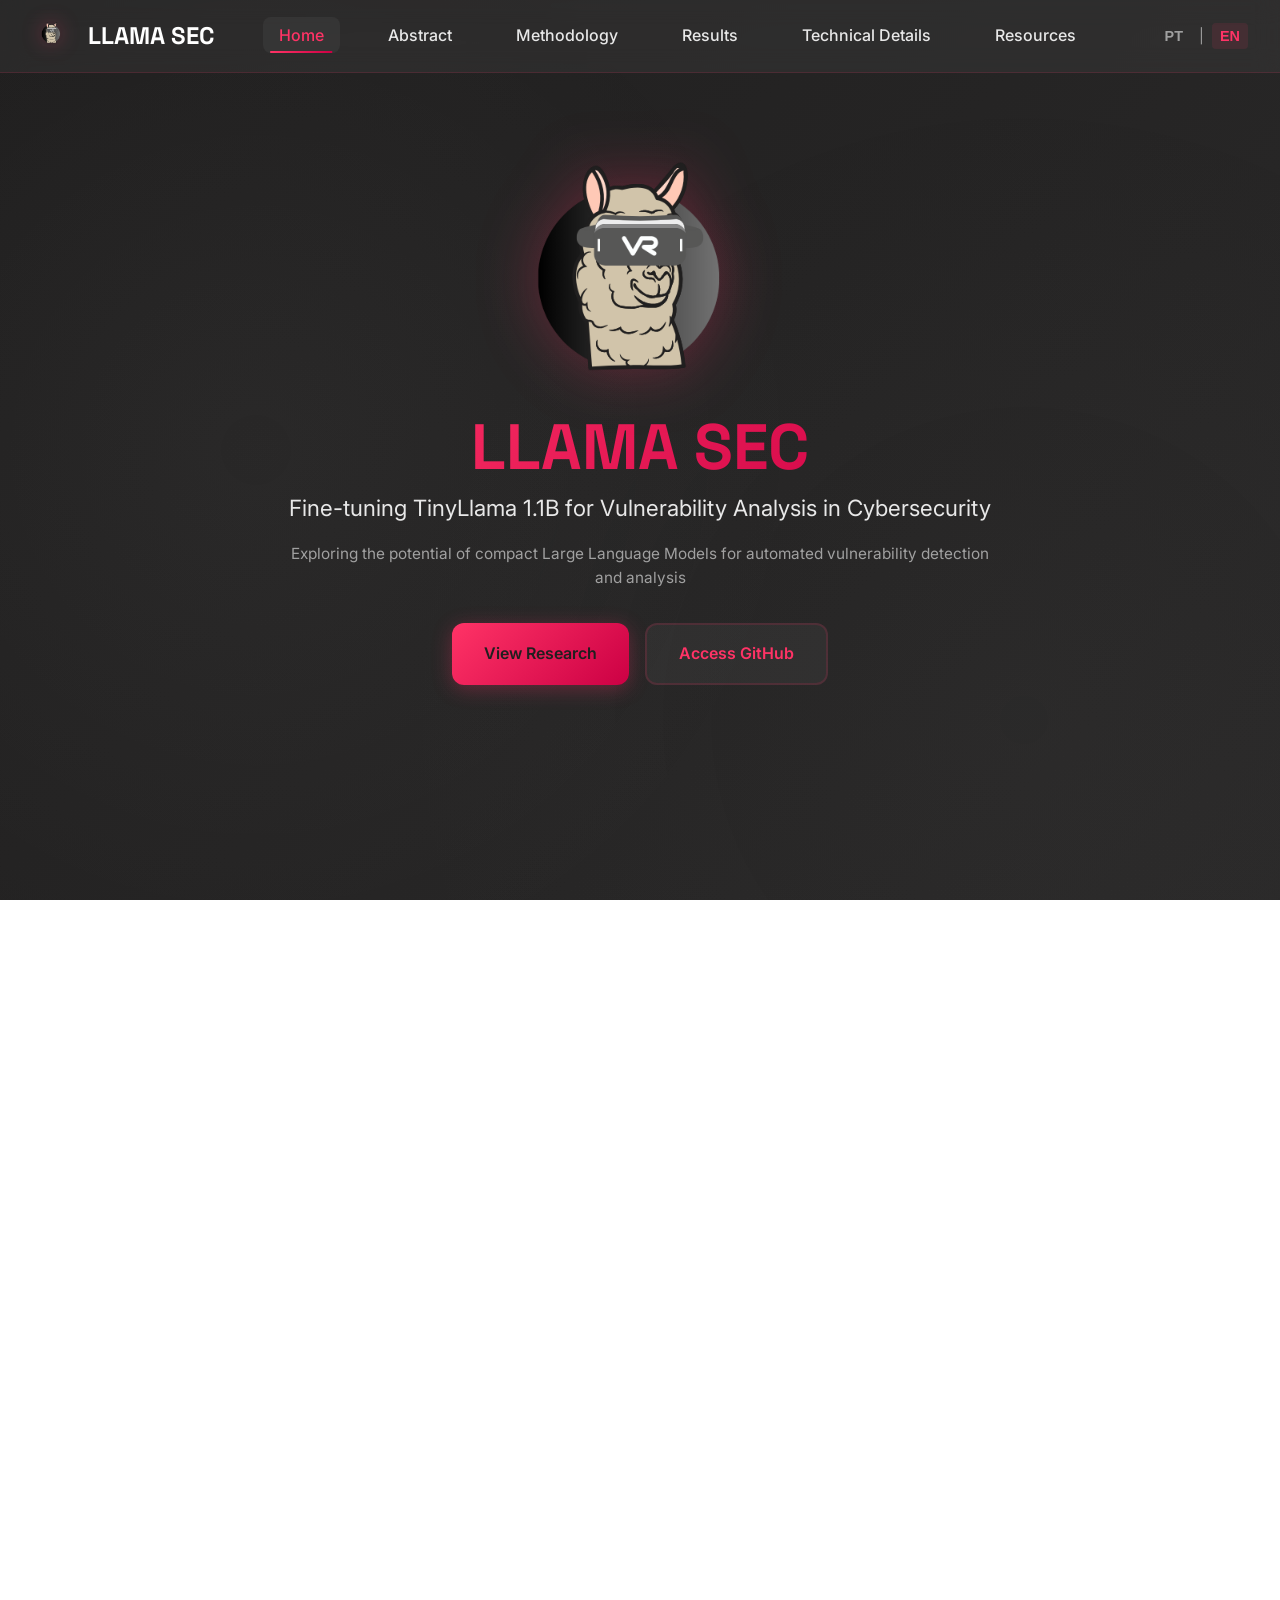
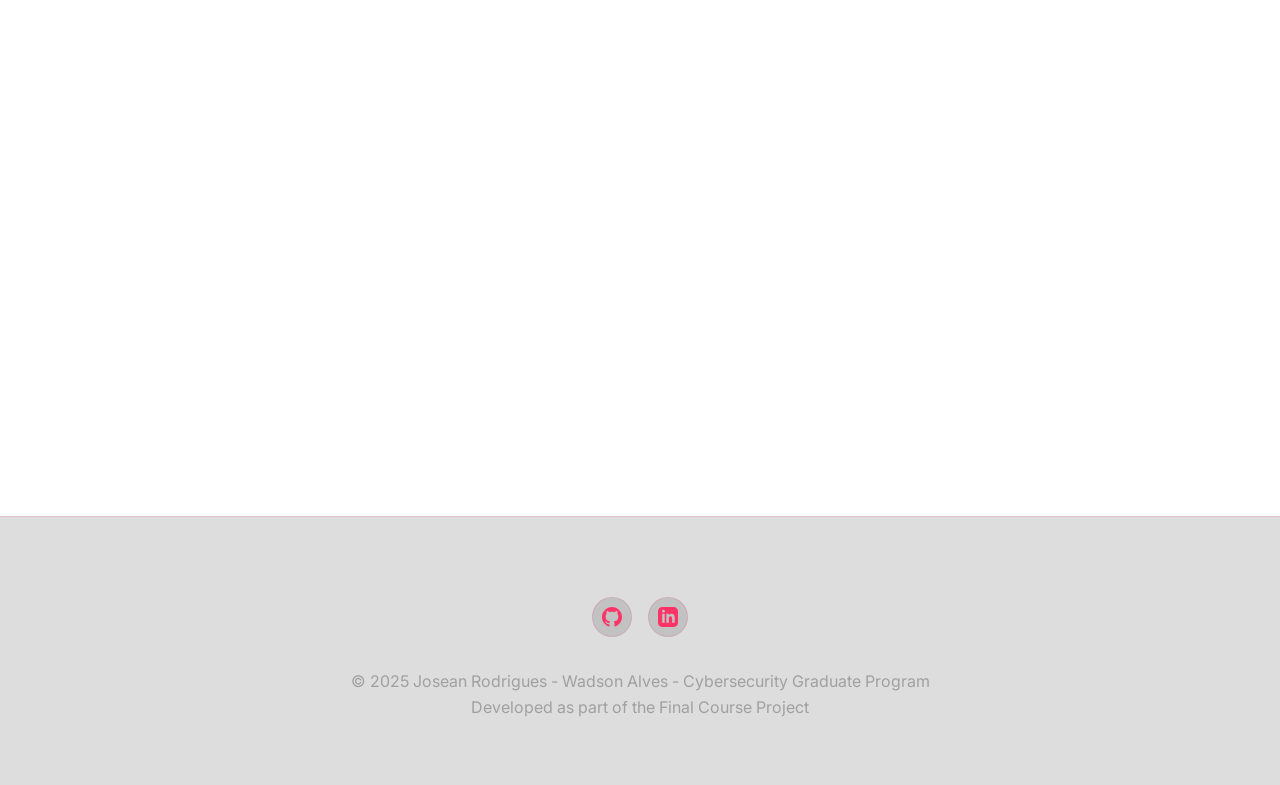
==== commit 57dbda4d: "refactor(index.html) spliting index in dir components" ====
--- a/index.html
+++ b/index.html
@@ -5,7 +5,7 @@
     <meta name="viewport" content="width=device-width, initial-scale=1.0">
     <meta name="description" content="LLAMA SEC - Fine-tuning do TinyLlama 1.1B para Análise de Vulnerabilidades em Cibersegurança">
     <meta name="keywords" content="TinyLlama, LLM, Cibersegurança, Machine Learning, Fine-tuning, Cybersecurity">
-    <meta name="author" content="[SEU NOME]">
+    <meta name="author" content="Josean Rodrigues, Wadson Alves">
     
     <title>LLAMA SEC - TinyLlama Research Project</title>
     
@@ -18,626 +18,23 @@
     <link rel="icon" type="image/svg+xml" href="assets/images/icon_.svg">
     
     <!-- Styles -->
-    <link rel="stylesheet" href="css/styles.css?v=2">
+    <link rel="stylesheet" href="css/styles.css?v=3">
 </head>
 <body>
     
-    <!-- ========== Navigation ========== -->
-    <nav>
-        <div class="nav-container">
-            <div class="nav-logo">
-                <img src="assets/images/LLAMASEC_.png" alt="LLAMA SEC Logo">
-                <span>LLAMA SEC</span>
-            </div>
-            
-            <ul class="nav-links">
-                <li><a href="#home" class="active" data-i18n="nav.home">Início</a></li>
-                <li><a href="#abstract" data-i18n="nav.abstract">Resumo</a></li>
-                <li><a href="#methodology" data-i18n="nav.methodology">Metodologia</a></li>
-                <li><a href="#results" data-i18n="nav.results">Resultados</a></li>
-                <li><a href="#technical" data-i18n="nav.technical">Detalhes Técnicos</a></li>
-                <li><a href="#resources" data-i18n="nav.resources">Recursos</a></li>
-            </ul>
-            
-            <div class="lang-toggle">
-                <button class="lang-btn active" data-lang="pt">PT</button>
-                <span class="lang-divider">|</span>
-                <button class="lang-btn" data-lang="en">EN</button>
-            </div>
-            
-            <div class="menu-toggle">
-                <span></span>
-                <span></span>
-                <span></span>
-            </div>
-        </div>
-    </nav>
-    
-    <!-- ========== Hero Section ========== -->
-    <section id="home" class="hero">
-        <div class="hero-content">
-            <img src="assets/images/LLAMASEC_.png" alt="LLAMA SEC" class="hero-logo">
-            <h1>LLAMA SEC</h1>
-            <p class="subtitle" data-i18n="hero.subtitle">Fine-tuning do TinyLlama 1.1B para Análise de Vulnerabilidades em Cibersegurança</p>
-            <p class="tagline" data-i18n="hero.tagline">
-                Explorando o potencial de Large Language Models compactos para detecção e análise automatizada de vulnerabilidades
-            </p>
-            <div class="cta-buttons">
-                <a href="assets/docs/tcc_tinyllama_sec.pdf" class="btn btn-primary" target="_blank" data-i18n="hero.btn.research">Ver Pesquisa</a>
-                <a href="https://github.com/seu-usuario/tinyllama-sec" class="btn btn-secondary" data-i18n="hero.btn.github">Acessar GitHub</a>
-            </div>
-        </div>
-    </section>
-    
-    <!-- ========== Abstract Section ========== -->
-    <section id="abstract" class="content-section">
-        <div class="section-container">
-            <div class="section-header fade-in">
-                <h2 data-i18n="abstract.title">Resumo do Projeto</h2>
-            </div>
-            
-            <div class="glass-card fade-in">
-                <h3 data-i18n="abstract.objective.title">Objetivo</h3>
-                <p data-i18n="abstract.objective.text">
-                    Este trabalho investiga a aplicação de Small Language Models (SLMs) em Inteligência Artificial Explicável (XAI) 
-                    para Cibersegurança. O objetivo principal é desenvolver e validar um pipeline de fine-tuning para o 
-                    modelo TinyLlama-1.1B, visando a interpretação automatizada de logs de segurança com baixo custo computacional.
-                </p>
-            </div>
-            
-            <div class="glass-card fade-in">
-                <h3 data-i18n="abstract.motivation.title">Motivação</h3>
-                <p data-i18n="abstract.motivation.text">
-                    A dependência de alto poder computacional limita o uso de Large Language Models (LLMs) em ambientes locais e críticos. 
-                    Modelos compactos oferecem uma alternativa viável para preservar a privacidade dos dados e reduzir a latência, 
-                    permitindo que analistas de segurança obtenham explicações técnicas detalhadas sem depender de nuvens externas.
-                </p>
-            </div>
-            
-            <div class="glass-card fade-in">
-                <h3 data-i18n="abstract.contributions.title">Principais Contribuições</h3>
-                <ul>
-                    <li><strong>Pipeline SFT Supervisionado:</strong> Integração Snort + API Gemini para geração de dados sintéticos.</li>
-                    <li><strong>Validação de SLM:</strong> TinyLlama-1.1B como assistente local de segurança eficaz.</li>
-                    <li><strong>Análise de Contexto:</strong> Determinação da janela de 512 tokens como essencial para coerência.</li>
-                    <li><strong>Eficiência:</strong> Solução de baixo custo para interpretação de incidentes.</li>
-                </ul>
-            </div>
-        </div>
-    </section>
-    
-    <!-- ========== Methodology Section ========== -->
-    <section id="methodology" class="content-section">
-        <div class="section-container">
-            <div class="section-header fade-in">
-                <h2 data-i18n="methodology.title">Metodologia</h2>
-            </div>
-            
-            <div class="grid grid-2">
-                <div class="glass-card fade-in">
-                    <h3 data-i18n="methodology.model.title">Modelo Base</h3>
-                    <p>
-                        <!-- 📝 TODO: Descreva o modelo TinyLlama utilizado -->
-                        <strong>TinyLlama 1.1B</strong>
-                    </p>
-                    <p data-i18n="methodology.model.text">
-                        Modelo compacto baseado na arquitetura Llama, com 1.1 bilhão de parâmetros, 
-                        ideal para fine-tuning em hardware limitado mantendo performance competitiva.
-                    </p>
-                </div>
-                
-                <div class="glass-card fade-in">
-                    <h3 data-i18n="methodology.dataset.title">Dataset</h3>
-                    <p>
-                        <strong>Dataset: </strong>Logs Snort + Gemini Insights
-                    </p>
-                    <p data-i18n="methodology.dataset.text">
-                        Dataset híbrido composto por logs reais do IDS Snort enriquecidos com interpretações de ameaças 
-                        geradas sinteticamente pela API Gemini, criando pares de instrução-resposta de alta qualidade.
-                    </p>
-                </div>
-                
-                <div class="glass-card fade-in">
-                    <h3 data-i18n="methodology.training.title">Técnica de Treinamento</h3>
-                    <p>
-                        <strong>Técnica: </strong>Supervised Fine-Tuning (SFT)
-                    </p>
-                    <p data-i18n="methodology.training.text">
-                        Utilização de SFT para especializar o modelo na tarefa de XAI. O Gemini atuou como "professor" 
-                        para gerar exemplos de treinamento, permitindo que o TinyLlama aprendesse a articular explicações técnicas.
-                    </p>
-                </div>
-                
-                <div class="glass-card fade-in">
-                    <h3 data-i18n="methodology.infrastructure.title">Infraestrutura</h3>
-                    <p>
-                        <strong>Ambiente: </strong>Google Colab<br>
-                        <strong>Framework: </strong>PyTorch
-                    </p>
-                    <p data-i18n="methodology.infrastructure.text">
-                        Experimentos conduzidos em ambiente controlado na nuvem, garantindo reprodutibilidade 
-                        e acesso a recursos de GPU para o processo de fine-tuning.
-                    </p>
-                </div>
-            </div>
-            
-            <div class="glass-card fade-in mt-lg">
-                <h3 data-i18n="methodology.pipeline.title">Pipeline de Treinamento</h3>
-                <p>
-                    <!-- 📝 TODO: Descreva o processo de treinamento passo a passo -->
-                </p>
-                <ol>
-                    <li data-i18n="methodology.pipeline.step1">Preparação: Conversão de logs Snort para formato textual estruturado.</li>
-                    <li data-i18n="methodology.pipeline.step2">Enriquecimento: Geração de explanations via API Gemini (Teacher).</li>
-                    <li data-i18n="methodology.pipeline.step3">Fine-Tuning: Treinamento do TinyLlama-1.1B com os dados sintéticos.</li>
-                    <li data-i18n="methodology.pipeline.step4">Validação: Monitoramento de Loss e métricas ROUGE.</li>
-                    <li data-i18n="methodology.pipeline.step5">Avaliação: Comparação qualitativa com limpeza de tokens.</li>
-                </ol>
-            </div>
-
-            <div class="glass-card fade-in mt-lg">
-                <h3 data-i18n="methodology.prompt.title">Template de Prompt (Instrução)</h3>
-                <p data-i18n="methodology.prompt.text">
-                    O modelo foi treinado para seguir rigorosamente este formato de raciocínio:
-                </p>
-                <div style="background: rgba(0,0,0,0.3); padding: 1.5rem; border-radius: 8px; border-left: 4px solid var(--color-primary); font-family: 'Fira Code', monospace; font-size: 0.9rem; margin-top: 1rem;">
-                    <span style="color: #888;">### INSTRUÇÃO:</span><br>
-                    Analise o seguinte log de segurança e forneça insights sobre a ameaça e ações recomendadas.<br>
-                    <br>
-                    <span style="color: #4ec9b0;">{SNORT_LOG_ENTRY}</span><br>
-                    <br>
-                    <span style="color: #888;">### RESPOSTA:</span><br>
-                    <span style="color: #ce9178;">{MODEL_GENERATED_INSIGHT}</span>
-                </div>
-            </div>
-        </div>
-    </section>
-    
-    <!-- ========== Results Section ========== -->
-    <section id="results" class="content-section">
-        <div class="section-container">
-            <div class="section-header fade-in">
-                <h2 data-i18n="results.title">Resultados</h2>
-            </div>
-            
-            <!-- Key Metrics -->
-            <div class="stats-grid fade-in">
-                <div class="stat-card">
-                    <span class="stat-value" data-value="45">0.45</span>
-                    <span class="stat-label">ROUGE-1 (F-measure)</span>
-                </div>
-                <div class="stat-card">
-                    <span class="stat-value" data-value="40">0.40</span>
-                    <span class="stat-label">ROUGE-L (F-measure)</span>
-                </div>
-
-                <div class="stat-card">
-                    <span class="stat-value" data-value="1.1">0</span>
-                    <span class="stat-label" data-i18n="results.stats.params">Parâmetros (B)</span>
-                </div>
-                <div class="stat-card">
-                    <span class="stat-value" data-value="6">0</span>
-                    <span class="stat-label" data-i18n="results.stats.epochs">Épocas Treinamento</span>
-                </div>
-            </div>
-            
-            <!-- 📝 TODO: Adicione seus gráficos aqui -->
-            <div class="glass-card fade-in">
-                <h3 data-i18n="results.metrics.title">Métricas de Performance</h3>
-                <div class="grid grid-2" style="gap: 2rem; margin-top: 1rem; margin-bottom: 1rem;">
-                    <div>
-                        <h4 style="margin-bottom: 0.5rem; font-size: 1rem; color: var(--color-text-secondary);" data-i18n="results.metrics.loss">Convergência (Loss)</h4>
-                        <img src="assets/images/grafico_loss.png" alt="Gráfico de Loss: Treinamento vs Validação" class="zoomable" style="width: 100%; height: 300px; object-fit: contain; border-radius: 8px; border: 1px solid var(--glass-border); background: rgba(255,255,255,0.02);">
-                    </div>
-                    <div>
-                        <h4 style="margin-bottom: 0.5rem; font-size: 1rem; color: var(--color-text-secondary);" data-i18n="results.metrics.quality">Qualidade (ROUGE)</h4>
-                        <img src="assets/images/grafico_rouge.png" alt="Gráfico de Métricas ROUGE" class="zoomable" style="width: 100%; height: 300px; object-fit: contain; border-radius: 8px; border: 1px solid var(--glass-border); background: rgba(255,255,255,0.02);">
-                    </div>
-                </div>
-                <p data-i18n="results.metrics.text">
-                    Os gráficos acima ilustram a estabilidade do treinamento (esquerda) e a qualidade das explicações geradas (direita). 
-                    Observa-se que o modelo evita overfitting mantendo a loss de validação controlada, enquanto atinge seu pico de 
-                    performance ROUGE com janelas de 512 tokens.
-                </p>
-            </div>
-
-            <!-- New Case Study Section -->
-            <div class="glass-card fade-in">
-                <h3 data-i18n="results.casestudy.title">Estudo de Caso: SQL Injection</h3>
-                <p style="margin-bottom: 1rem;" data-i18n="results.casestudy.desc">Comparação direta entre o output gerado pelo TinyLlama 1.1B (Fine-tuned) e a Referência (Teacher).</p>
-                
-                <div style="margin-bottom: 1.5rem;">
-                    <h4 style="font-size: 0.9rem; color: #888; margin-bottom: 0.5rem;" data-i18n="results.casestudy.input">Entrada (Log Snort)</h4>
-                    <div style="background: rgba(0,0,0,0.3); padding: 1rem; border-radius: 6px; font-family: 'Fira Code', monospace; font-size: 0.8rem; border: 1px solid var(--glass-border);">
-                        [12/08-00:51:19.501356] ET WEB_SERVER SQL Errors in HTTP 200 Response (mysql_query) 83.170.101.10:80 -> 192.168.13.10:1039<br>
-                        Protocol: TCP TTL:128 ...
-                    </div>
-                </div>
-
-                <div class="grid grid-2" style="gap: 1.5rem;">
-                    <div>
-                        <h4 style="color: var(--color-primary); margin-bottom: 0.5rem;" data-i18n="results.casestudy.generated">TinyLlama 1.1B (Gerado)</h4>
-                        <div style="background: rgba(46, 204, 113, 0.05); padding: 1rem; border-radius: 6px; font-size: 0.85rem; border: 1px solid rgba(46, 204, 113, 0.2); height: 100%;">
-                            <p style="margin-bottom: 0.5rem;" data-i18n="results.casestudy.threat"><strong>Ameaça Provável:</strong></p>
-                            <p data-i18n="results.casestudy.threat.gen">SQL Injection/SQL Inspeção. O alerta sugere que um atacante está tentando explorar uma falha na aplicação para inserir texto malicioso.</p>
-                            <p style="margin-top: 1rem; margin-bottom: 0.5rem;" data-i18n="results.casestudy.actions"><strong>Ações Recomendadas:</strong></p>
-                            <ol style="padding-left: 1.2rem;">
-                                <li data-i18n="results.casestudy.action1.gen">Isolar o Servidor: Imediatamente, isole o servidor web (192.168.13.10).</li>
-                                <li data-i18n="results.casestudy.action2.gen">Investigar Logs: Analise logs do servidor (Apache/Nginx).</li>
-                                <li data-i18n="results.casestudy.action3.gen">Analisar Tráfego: Verifique conexão HTTP 83.170.101.10.</li>
-                            </ol>
-                        </div>
-                    </div>
-                    <div>
-                        <h4 style="color: var(--color-text-secondary); margin-bottom: 0.5rem;" data-i18n="results.casestudy.reference">Referência (Ideal)</h4>
-                        <div style="background: rgba(255, 255, 255, 0.02); padding: 1rem; border-radius: 6px; font-size: 0.85rem; border: 1px solid var(--glass-border); height: 100%;">
-                            <p style="margin-bottom: 0.5rem;" data-i18n="results.casestudy.threat"><strong>Ameaça Provável:</strong></p>
-                            <p data-i18n="results.casestudy.threat.ref">Tentativa de SQL Injection. O servidor está respondendo com erros SQL (mysql_query) em páginas HTTP 200, indicando falha no tratamento de input.</p>
-                            <p style="margin-top: 1rem; margin-bottom: 0.5rem;" data-i18n="results.casestudy.actions"><strong>Ações Recomendadas:</strong></p>
-                            <ol style="padding-left: 1.2rem;">
-                                <li data-i18n="results.casestudy.action1.ref">Resposta Imediata: Isole o servidor e bloqueie o IP 83.170.101.10.</li>
-                                <li data-i18n="results.casestudy.action2.ref">Análise Forense: Analise logs e código da aplicação.</li>
-                                <li data-i18n="results.casestudy.action3.ref">Remediação: Use prepared statements.</li>
-                            </ol>
-                        </div>
-                    </div>
-                </div>
-            </div>
-            
-            <div class="glass-card fade-in">
-                <h3 data-i18n="results.findings.title">Principais Descobertas</h3>
-                <ul>
-                    <!-- 📝 TODO: Liste os principais resultados e descobertas -->
-                    <li data-i18n="results.findings.item1">Importância do Contexto: Janelas de 512 tokens são cruciais para a qualidade das explicações XAI.</li>
-                    <li data-i18n="results.findings.item2">Viabilidade do SLM: Modelos compactos podem substituir LLMs em nuvem para tarefas específicas.</li>
-                    <li data-i18n="results.findings.item3">Ponto de Quebra: Janelas menores que 128 tokens degradam severamente a coerência.</li>
-                    <li data-i18n="results.findings.item4">Estabilidade: Convergência de aprendizado rápida e estável (4 épocas).</li>
-                </ul>
-            </div>
-            
-            <div class="grid grid-2">
-                <div class="glass-card fade-in">
-                    <h3 data-i18n="results.strengths.title">Pontos Fortes</h3>
-                    <ul>
-                        <!-- 📝 TODO: Liste os pontos fortes identificados -->
-                        <li data-i18n="results.strengths.item1">Independência de APIs pagas e conexão com internet</li>
-                        <li data-i18n="results.strengths.item2">Privacidade total dos dados (processamento local)</li>
-                        <li data-i18n="results.strengths.item3">Especialização em vocabulário de segurança (Snort)</li>
-                        <li data-i18n="results.strengths.item4">Baixo custo de implementação e inferência</li>
-                    </ul>
-                </div>
-                
-                <div class="glass-card fade-in">
-                    <h3 data-i18n="results.limitations.title">Limitações</h3>
-                    <ul>
-                        <!-- 📝 TODO: Liste as limitações identificadas -->
-                        <li data-i18n="results.limitations.item1">Dependência crítica de janelas de contexto amplas (>256 tokens)</li>
-                        <li data-i18n="results.limitations.item2">Necessidade de dados de treinamento sintéticos de alta qualidade</li>
-                        <li data-i18n="results.limitations.item3">Menor capacidade de generalização 'zero-shot' que LLMs massivos</li>
-                        <li data-i18n="results.limitations.item4">Risco de alucinação em cenários muito fora do padrão de treino</li>
-                    </ul>
-                </div>
-            </div>
-        </div>
-    </section>
-    
-    <!-- ========== Technical Details Section ========== -->
-    <section id="technical" class="content-section">
-        <div class="section-container">
-            <div class="section-header fade-in">
-                <h2 data-i18n="technical.title">Detalhes Técnicos</h2>
-            </div>
-            
-            <div class="glass-card fade-in">
-                <h3 data-i18n="technical.hyperparams.title">Hiperparâmetros</h3>
-                <div class="grid grid-3">
-                    <div>
-                        <p><strong>Learning Rate:</strong></p>
-                        <code><!-- 📝 TODO --> 2e-4</code>
-                    </div>
-                    <div>
-                        <p><strong>Batch Size:</strong></p>
-                        <code><!-- 📝 TODO --> 8</code>
-                    </div>
-                    <div>
-                        <p><strong>Max Sequence Length:</strong></p>
-                        <code><!-- 📝 TODO --> 2048</code>
-                    </div>
-                    <div>
-                        <p><strong>Epochs:</strong></p>
-                        <code>10 (Best: 6)</code>
-                    </div>
-                    <div>
-                        <p><strong>Steps/Epoch:</strong></p>
-                        <code>141</code>
-                    </div>
-                    <div>
-                        <p><strong>Optimizer:</strong></p>
-                        <code>Paged AdamW 32bit</code>
-                    </div>
-                    <div>
-                        <p><strong>Warmup Ratio:</strong></p>
-                        <code>0.03</code>
-                    </div>
-                    <div>
-                        <p><strong>Weight Decay:</strong></p>
-                        <code><!-- 📝 TODO --> 0.01</code>
-                    </div>
-                </div>
-            </div>
-
-            <!-- New Training Log Section -->
-            <div class="glass-card fade-in">
-                <h3 data-i18n="technical.log.title">Log de Treinamento Real</h3>
-                <div style="overflow-x: auto;">
-                    <table style="width: 100%; border-collapse: collapse; margin-top: 10px; font-size: 0.9rem;">
-                        <thead>
-                            <tr style="border-bottom: 2px solid var(--glass-border); text-align: left;">
-                                <th style="padding: 8px;">Epoch</th>
-                                <th style="padding: 8px;">Training Loss</th>
-                                <th style="padding: 8px;">Validation Loss</th>
-                                <th style="padding: 8px;">Status</th>
-                            </tr>
-                        </thead>
-                        <tbody>
-                            <tr style="border-bottom: 1px solid rgba(255,255,255,0.05);">
-                                <td style="padding: 8px;">1</td>
-                                <td style="padding: 8px;">0.823400</td>
-                                <td style="padding: 8px;">0.805531</td>
-                                <td style="padding: 8px;">Initializing</td>
-                            </tr>
-                            <tr style="border-bottom: 1px solid rgba(255,255,255,0.05);">
-                                <td style="padding: 8px;">2</td>
-                                <td style="padding: 8px;">0.711900</td>
-                                <td style="padding: 8px;">0.726318</td>
-                                <td style="padding: 8px;">Learning</td>
-                            </tr>
-                            <tr style="border-bottom: 1px solid rgba(255,255,255,0.05);">
-                                <td style="padding: 8px;">4</td>
-                                <td style="padding: 8px;">0.622500</td>
-                                <td style="padding: 8px;">0.668585</td>
-                                <td style="padding: 8px;">Improving</td>
-                            </tr>
-                            <tr style="background: rgba(46, 204, 113, 0.1); border-bottom: 1px solid rgba(255,255,255,0.05);">
-                                <td style="padding: 8px; font-weight: bold; color: #2ecc71;">6 (Best)</td>
-                                <td style="padding: 8px;">0.556600</td>
-                                <td style="padding: 8px; font-weight: bold;">0.651145</td>
-                                <td style="padding: 8px; color: #2ecc71;">Optimal Point</td>
-                            </tr>
-                            <tr style="border-bottom: 1px solid rgba(255,255,255,0.05);">
-                                <td style="padding: 8px;">8</td>
-                                <td style="padding: 8px;">0.491900</td>
-                                <td style="padding: 8px;">0.653825</td>
-                                <td style="padding: 8px; opacity: 0.7;">Overfitting Start</td>
-                            </tr>
-                            <tr>
-                                <td style="padding: 8px;">10</td>
-                                <td style="padding: 8px;">0.442100</td>
-                                <td style="padding: 8px;">0.676333</td>
-                                <td style="padding: 8px; opacity: 0.7;">Stopped</td>
-                            </tr>
-                        </tbody>
-                    </table>
-                </div>
-            </div>
-            
-            <div class="glass-card fade-in">
-                <h3 data-i18n="technical.architecture.title">Arquitetura do Modelo (QLoRA)</h3>
-                <pre><code>TinyLlama 1.1B
-├── Base Model: TinyLlama-1.1B-Chat-v1.0
-├── Quantization: 4-bit Normal Float (NF4)
-├── Target Modules: q_proj, k_proj, v_proj, o_proj
-├── Trainable Params: 4,505,600 (0.41%)
-├── LoRA Rank (r): 16
-└── LoRA Alpha: 32</code></pre>
-            </div>
-            
-            <div class="glass-card fade-in">
-                <h3 data-i18n="technical.inference.title">Configuração de Inferência</h3>
-                <div class="grid grid-3">
-                    <div>
-                        <p><strong>Temperature:</strong></p>
-                        <code>0.7 (Creativity)</code>
-                    </div>
-                    <div>
-                        <p><strong>Top-P:</strong></p>
-                        <code>0.95 (Nucleus)</code>
-                    </div>
-                    <div>
-                        <p><strong>Top-K:</strong></p>
-                        <code>50</code>
-                    </div>
-                </div>
-            </div>
-            
-            <div class="glass-card fade-in">
-                <h3 data-i18n="technical.requirements.title">Requisitos do Sistema</h3>
-                <div class="grid grid-2">
-                    <div>
-                        <h4 data-i18n="technical.requirements.training">Treinamento (Google Colab)</h4>
-                        <ul>
-                            <li data-i18n="technical.requirements.gpu.train">GPU: NVIDIA Tesla T4 (15GB VRAM)</li>
-                            <li data-i18n="technical.requirements.stack">Stack: Transformers, TRL, Accelerate</li>
-                            <li data-i18n="technical.requirements.eval">Avaliação: Evaluate, NLTK, ROUGE</li>
-                            <li data-i18n="technical.requirements.time">Tempo Total: ~2h 10m (131 min)</li>
-                        </ul>
-                    </div>
-                    <div>
-                        <h4 data-i18n="technical.requirements.inference">Inferência</h4>
-                        <ul>
-                            <li data-i18n="technical.requirements.gpu.inf">GPU: RTX 3060 12GB+</li>
-                            <li data-i18n="technical.requirements.ram">RAM: 16GB+</li>
-                            <li data-i18n="technical.requirements.storage">Storage: 10GB+</li>
-                            <li data-i18n="technical.requirements.latency">Latência: <100ms</li>
-                        </ul>
-                    </div>
-                </div>
-            </div>
-            
-            <div class="glass-card fade-in">
-                <h3 data-i18n="technical.dependencies.title">Dependências Principais</h3>
-                <pre><code>transformers
-trl
-peft
-accelerate
-bitsandbytes
-evaluate
-rouge_score
-nltk
-torch
-datasets</code></pre>
-            </div>
-        </div>
-    </section>
-    
-    <!-- ========== Resources Section ========== -->
-    <section id="resources" class="content-section">
-        <div class="section-container">
-            <div class="section-header fade-in">
-                <h2 data-i18n="resources.title">Recursos</h2>
-            </div>
-            
-            <div class="grid grid-2">
-                <div class="glass-card fade-in">
-                    <h3 data-i18n="resources.paper.title">Paper / TCC</h3>
-                    <p data-i18n="resources.paper.text">
-                        Leia o trabalho completo com todos os detalhes da pesquisa, metodologia, 
-                        experimentos e resultados.
-                    </p>
-                    <a href="assets/docs/tcc_tinyllama_sec.pdf" class="btn btn-primary mt-md" target="_blank">
-                        <!-- 📝 TODO: Adicione o link para o PDF do seu TCC -->
-                        <span data-i18n="resources.paper.btn">Download PDF</span>
-                    </a>
-                </div>
-                
-                <div class="glass-card fade-in">
-                    <h3 data-i18n="resources.github.title">Repositório GitHub</h3>
-                    <p data-i18n="resources.github.text">
-                        Acesse o código-fonte completo, notebooks de treinamento, datasets e 
-                        documentação técnica.
-                    </p>
-                    <a href="#" class="btn btn-primary mt-md">
-                        <!-- 📝 TODO: Adicione o link do seu repositório GitHub -->
-                        <span data-i18n="resources.github.btn">Ver no GitHub</span>
-                    </a>
-                </div>
-                
-                <div class="glass-card fade-in">
-                    <h3 data-i18n="resources.huggingface.title">Modelo no Hugging Face</h3>
-                    <p data-i18n="resources.huggingface.text">
-                        Modelo fine-tuned disponível para download e uso imediato através da 
-                        plataforma Hugging Face.
-                    </p>
-                    <a href="#" class="btn btn-secondary mt-md">
-                        <!-- 📝 TODO: Se você publicou o modelo no HuggingFace -->
-                        <span data-i18n="resources.huggingface.btn">Ver Modelo</span>
-                    </a>
-                </div>
-                
-                <div class="glass-card fade-in">
-                    <h3 data-i18n="resources.dataset.title">Dataset</h3>
-                    <p data-i18n="resources.dataset.text">
-                        Dataset curado utilizado para o fine-tuning, incluindo exemplos de 
-                        vulnerabilidades e análises.
-                    </p>
-                    <a href="#" class="btn btn-secondary mt-md">
-                        <!-- 📝 TODO: Se você disponibilizou o dataset -->
-                        <span data-i18n="resources.dataset.btn">Acessar Dataset</span>
-                    </a>
-                </div>
-            </div>
-
-            <div class="glass-card fade-in mt-lg">
-                <h3 data-i18n="resources.authors.title">Sobre os Autores</h3>
-                <div class="grid grid-2" style="margin-top: 2rem; gap: 3rem;">
-                    <!-- Author 1 -->
-                    <div style="background: rgba(255,255,255,0.03); padding: 2rem; border-radius: 16px; text-align: center; border: 1px solid rgba(255,255,255,0.05); transition: transform 0.3s ease;">
-                        <img src="assets/images/josean.jpeg" alt="Josean Rodrigues" style="width: 100%; max-width: 300px; height: 350px; object-fit: cover; border-radius: 12px; border: 1px solid var(--glass-border); box-shadow: 0 10px 30px rgba(0,0,0,0.3); margin-bottom: 1.5rem;">
-                        <div>
-                            <h4 style="margin-bottom: 0.5rem; font-size: 1.5rem; color: #fff;">Josean Rodrigues</h4>
-                            <p style="font-size: 1.1rem; margin-bottom: 0.2rem; color: var(--color-accent-primary); font-weight: 600;" data-i18n="resources.authors.josean.role">Especialista em Segurança Cibernética</p>
-                            <p style="font-size: 0.9rem; margin-bottom: 0.5rem; color: #e0e0e0;">Full-Stack Developer &amp; Data Specialist</p>
-                            <p style="font-size: 0.95rem; color: var(--color-text-muted); margin-bottom: 1rem;" data-i18n="resources.authors.university">Universidade Federal de Uberlândia</p>
-                            <div style="display: flex; justify-content: center; gap: 1rem;">
-                                <a href="https://www.linkedin.com/in/josean-moreira-40597828b/" target="_blank" class="btn btn-secondary" style="padding: 0.5rem 1rem; font-size: 0.9rem;">
-                                    <i class="fab fa-linkedin"></i> LinkedIn
-                                </a>
-                                <a href="https://github.com/Euprog" target="_blank" class="btn btn-secondary" style="padding: 0.5rem 1rem; font-size: 0.9rem;">
-                                    <i class="fab fa-github"></i> GitHub
-                                </a>
-                            </div>
-                        </div>
-                    </div>
-                    
-                    <!-- Author 2 -->
-                    <div style="background: rgba(255,255,255,0.03); padding: 2rem; border-radius: 16px; text-align: center; border: 1px solid rgba(255,255,255,0.05); transition: transform 0.3s ease;">
-                        <img src="assets/images/wadson.jpeg" alt="Wadson Alves" style="width: 100%; max-width: 300px; height: 350px; object-fit: cover; border-radius: 12px; border: 1px solid var(--glass-border); box-shadow: 0 10px 30px rgba(0,0,0,0.3); margin-bottom: 1.5rem;">
-                        <div>
-                            <h4 style="margin-bottom: 0.5rem; font-size: 1.5rem; color: #fff;">Wadson Alves</h4>
-                            <p style="font-size: 1.1rem; margin-bottom: 0.2rem; color: var(--color-accent-secondary); font-weight: 600;" data-i18n="resources.authors.wadson.role">Especialista em Segurança Cibernética</p>
-                            <p style="font-size: 0.9rem; margin-bottom: 0.5rem; color: #e0e0e0;" data-i18n="resources.authors.wadson.subrole">Gerenciador de Redes</p>
-                            <p style="font-size: 0.95rem; color: var(--color-text-muted); margin-bottom: 1rem;" data-i18n="resources.authors.university">Universidade Federal de Uberlândia</p>
-                        </div>
-                    </div>
-                </div>
-            </div>
-            
-            <div class="glass-card fade-in mt-lg">
-                <h3 data-i18n="resources.citation.title">Citação</h3>
-                <p data-i18n="resources.citation.text">Se você utilizar este trabalho em sua pesquisa, por favor cite:</p>
-                <div class="code-block-container">
-                    <div class="code-block-header">
-                        <span class="code-language">BibTeX</span>
-                        <button class="copy-btn-sm copy-btn" data-target="citation-text">
-                            <i class="fas fa-copy"></i> Copiar
-                        </button>
-                    </div>
-                    <pre class="code-content" id="citation-text">@mastersthesis{tinyllamasec2025,
-  title={Fine-tuning do TinyLlama 1.1B para Análise de Vulnerabilidades em Cibersegurança},
-  author={Josean Mário Moreira Rodrigues and Wadson Fernandes Alves},
-  school={Universidade Federal de Uberlândia (UFU) - FACOM},
-  address={Uberlândia, MG, Brazil},
-  year={2025}
-}</pre>
-                </div>
-            </div>
-        </div>
-    </section>
-    
-    <!-- ========== Footer ========== -->
-    <footer>
-        <div class="footer-content">
-            <div class="social-links">
-                <!-- 📝 TODO: Adicione seus links de redes sociais -->
-                <a href="https://github.com/Euprog" class="social-link" title="GitHub" aria-label="GitHub">
-                    <svg width="20" height="20" viewBox="0 0 24 24" fill="currentColor">
-                        <path d="M12 0c-6.626 0-12 5.373-12 12 0 5.302 3.438 9.8 8.207 11.387.599.111.793-.261.793-.577v-2.234c-3.338.726-4.033-1.416-4.033-1.416-.546-1.387-1.333-1.756-1.333-1.756-1.089-.745.083-.729.083-.729 1.205.084 1.839 1.237 1.839 1.237 1.07 1.834 2.807 1.304 3.492.997.107-.775.418-1.305.762-1.604-2.665-.305-5.467-1.334-5.467-5.931 0-1.311.469-2.381 1.236-3.221-.124-.303-.535-1.524.117-3.176 0 0 1.008-.322 3.301 1.23.957-.266 1.983-.399 3.003-.404 1.02.005 2.047.138 3.006.404 2.291-1.552 3.297-1.23 3.297-1.23.653 1.653.242 2.874.118 3.176.77.84 1.235 1.911 1.235 3.221 0 4.609-2.807 5.624-5.479 5.921.43.372.823 1.102.823 2.222v3.293c0 .319.192.694.801.576 4.765-1.589 8.199-6.086 8.199-11.386 0-6.627-5.373-12-12-12z"/>
-                    </svg>
-                </a>
-                <a href="https://www.linkedin.com/in/josean-moreira-40597828b/" class="social-link" title="LinkedIn" aria-label="LinkedIn">
-                    <svg width="20" height="20" viewBox="0 0 24 24" fill="currentColor">
-                        <path d="M19 0h-14c-2.761 0-5 2.239-5 5v14c0 2.761 2.239 5 5 5h14c2.762 0 5-2.239 5-5v-14c0-2.761-2.238-5-5-5zm-11 19h-3v-11h3v11zm-1.5-12.268c-.966 0-1.75-.79-1.75-1.764s.784-1.764 1.75-1.764 1.75.79 1.75 1.764-.783 1.764-1.75 1.764zm13.5 12.268h-3v-5.604c0-3.368-4-3.113-4 0v5.604h-3v-11h3v1.765c1.396-2.586 7-2.777 7 2.476v6.759z"/>
-                    </svg>
-                </a>
-
-            </div>
-            
-            <p style="margin-top: var(--spacing-md); color: var(--color-text-muted);">
-                <span data-i18n="footer.copyright">© 2025 Josean Rodrigues - Wadson Alves - Pós-graduação em Cibersegurança</span><br>
-                <span data-i18n="footer.developed">Desenvolvido como parte do Trabalho de Conclusão de Curso</span>
-            </p>
-        </div>
-    </footer>
+    <!-- Component Placeholders -->
+    <div id="nav-component"></div>
+    <div id="hero-component"></div>
+    <div id="abstract-component"></div>
+    <div id="methodology-component"></div>
+    <div id="results-component"></div>
+    <div id="technical-component"></div>
+    <div id="resources-component"></div>
+    <div id="footer-component"></div>
     
     <!-- Scripts -->
-    <!-- Lightbox Modal -->
-    <div id="lightbox" class="lightbox">
-        <span class="close-lightbox">&times;</span>
-        <img class="lightbox-content" id="lightbox-img">
-        <div id="caption"></div>
-    </div>
-
     <script src="js/translations.js"></script>
+    <script src="js/components.js"></script>
     <script src="js/script.js"></script>
     
 </body>
